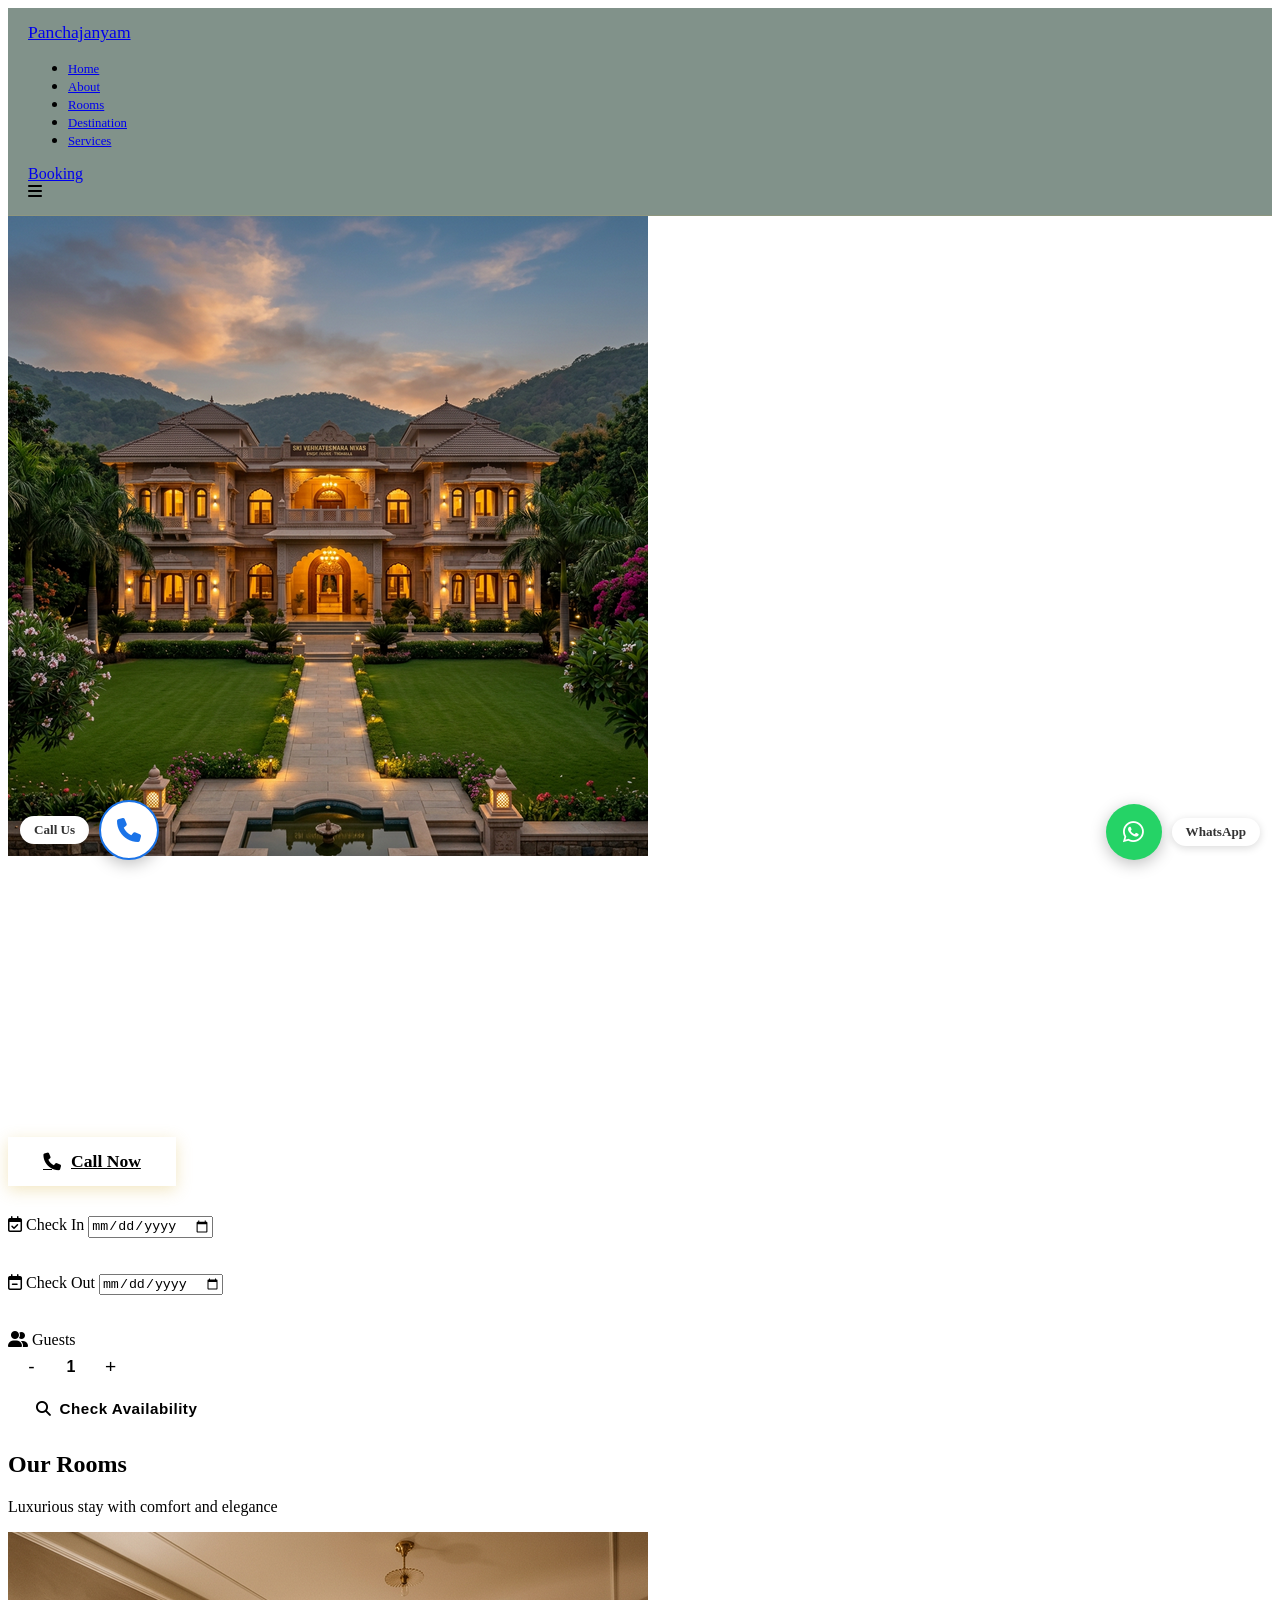
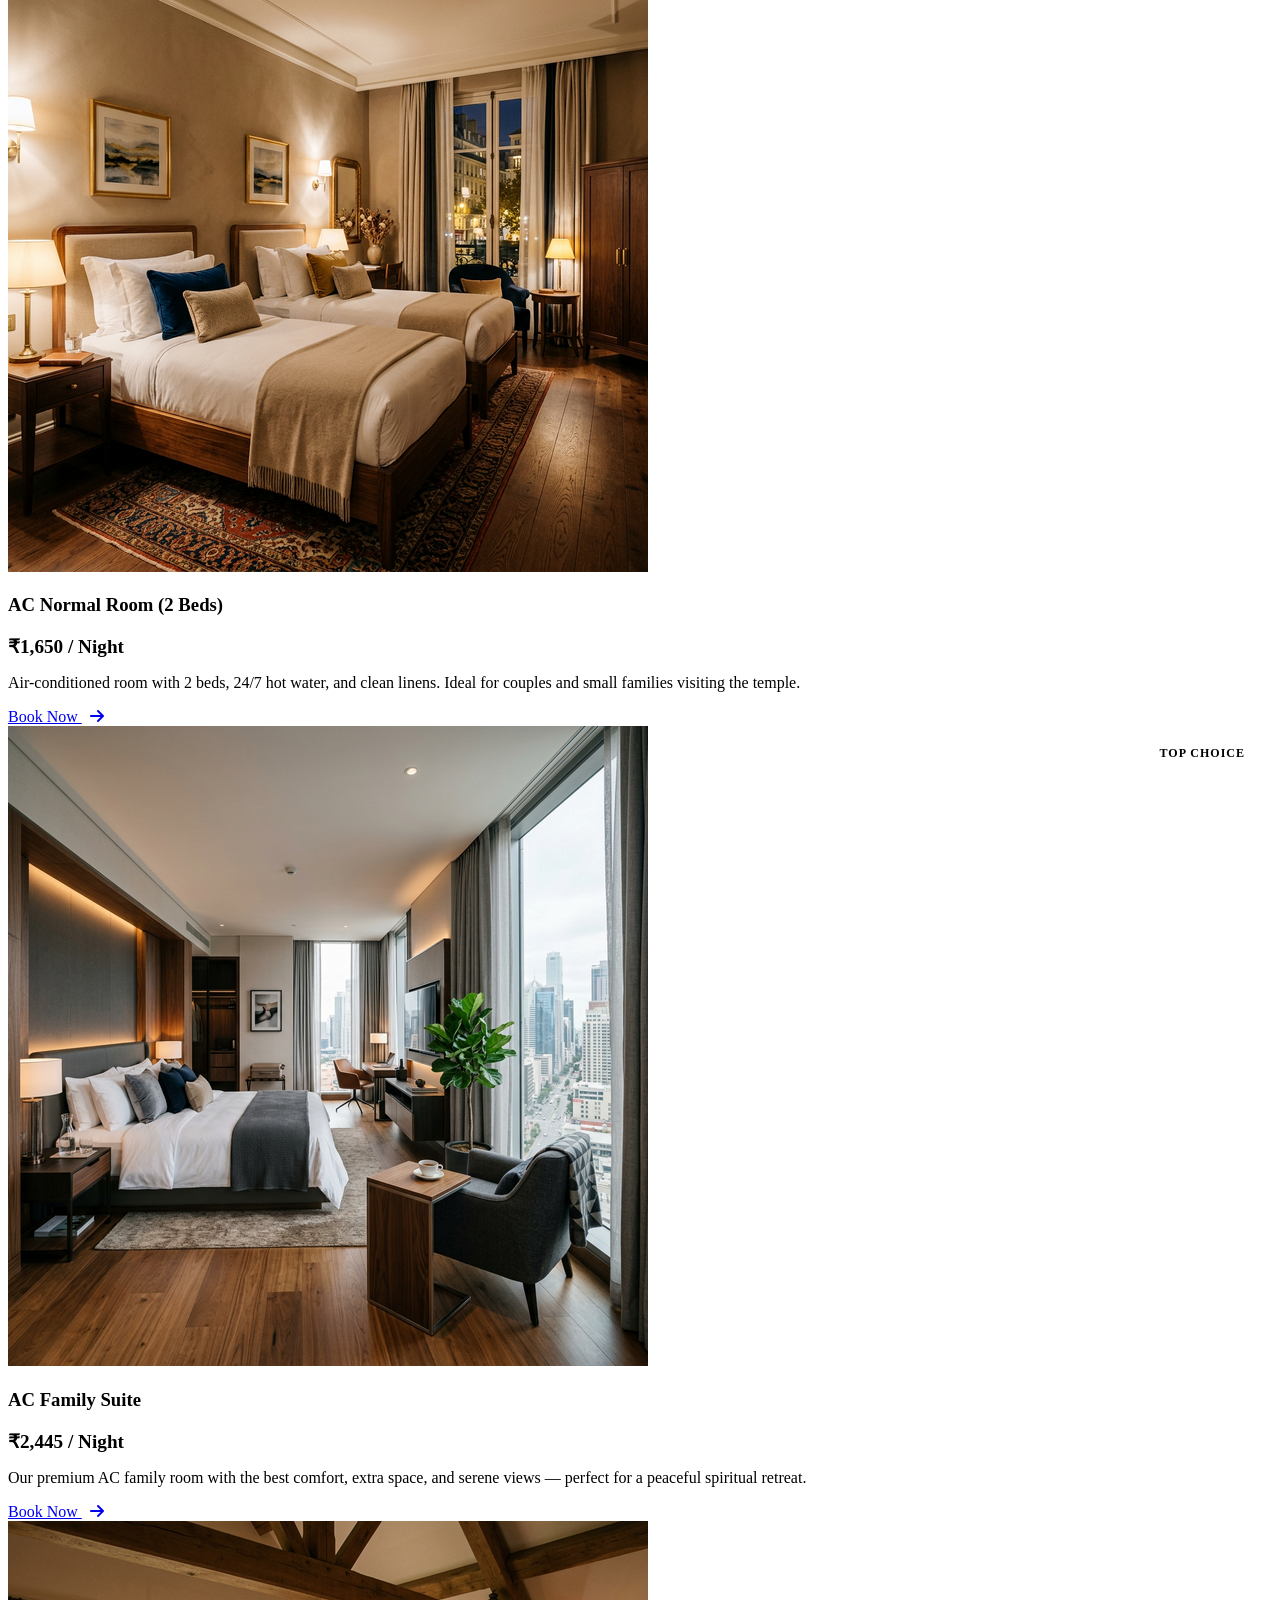
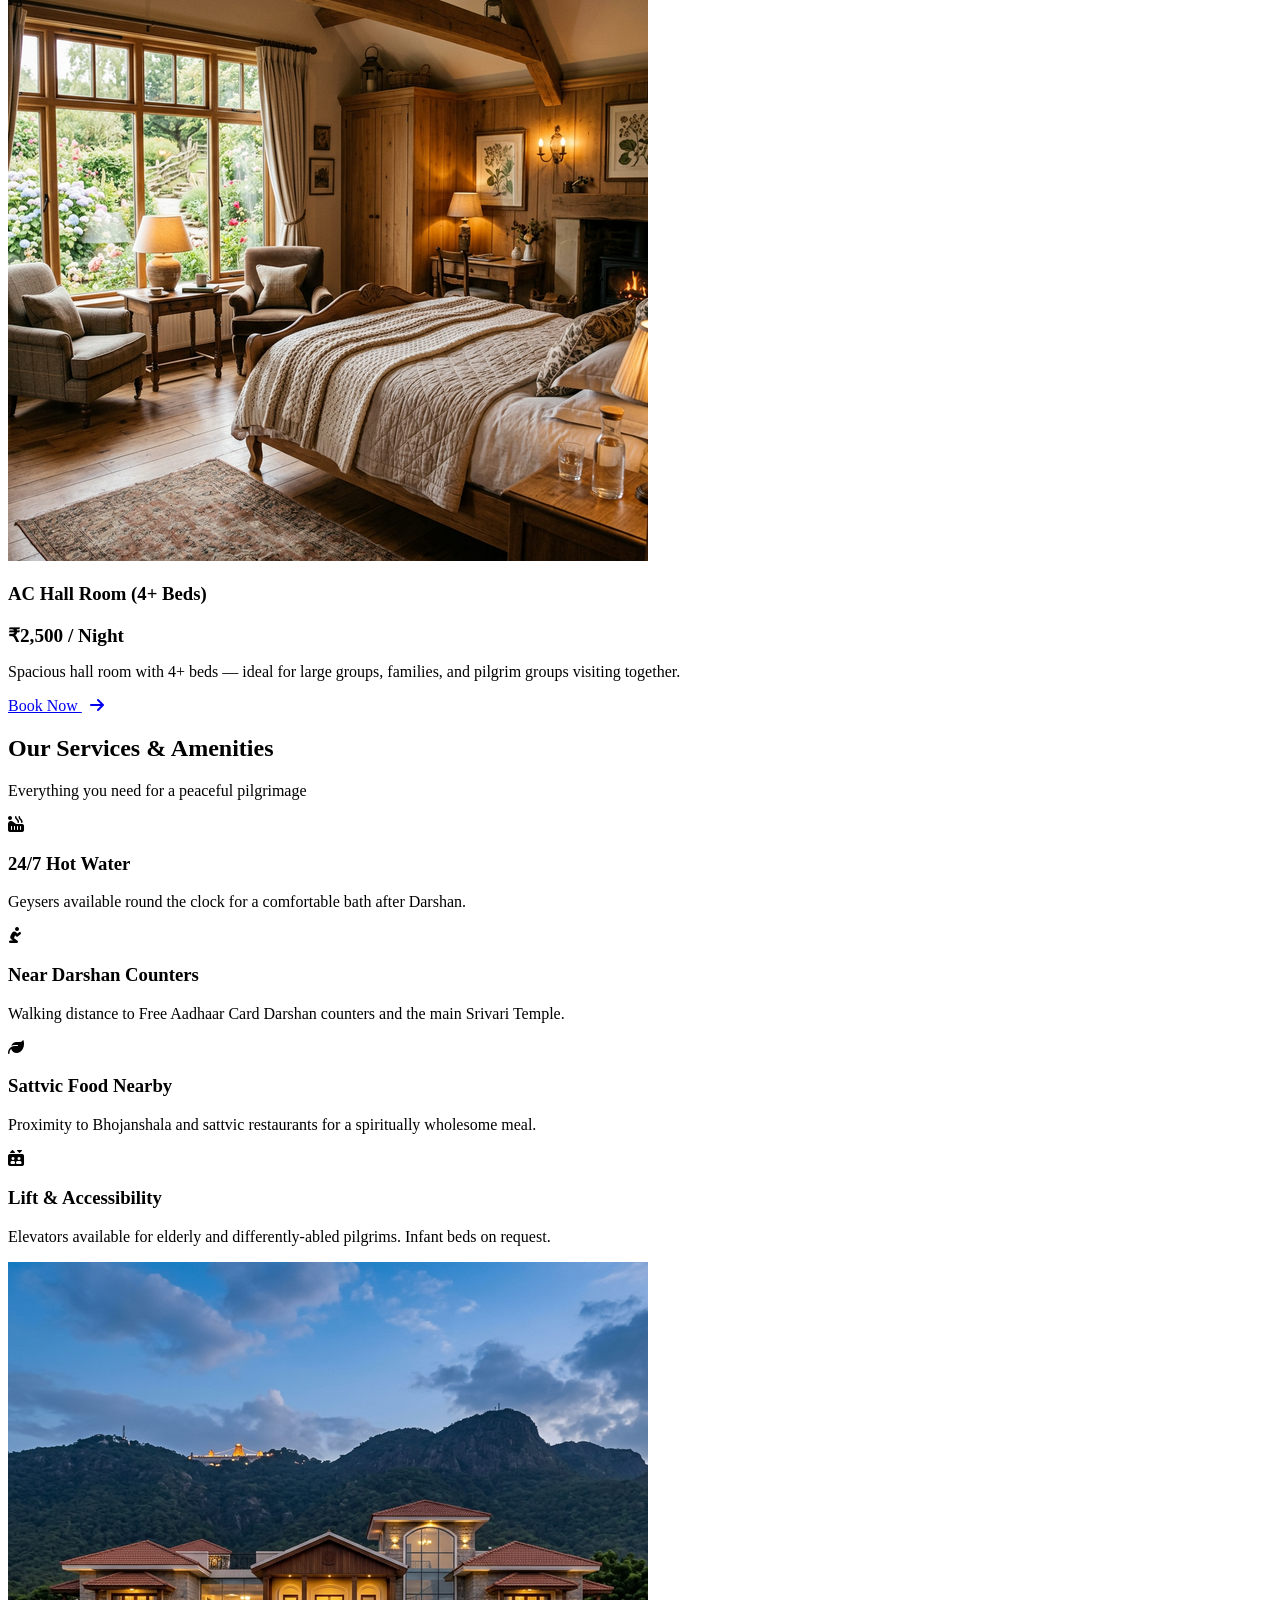
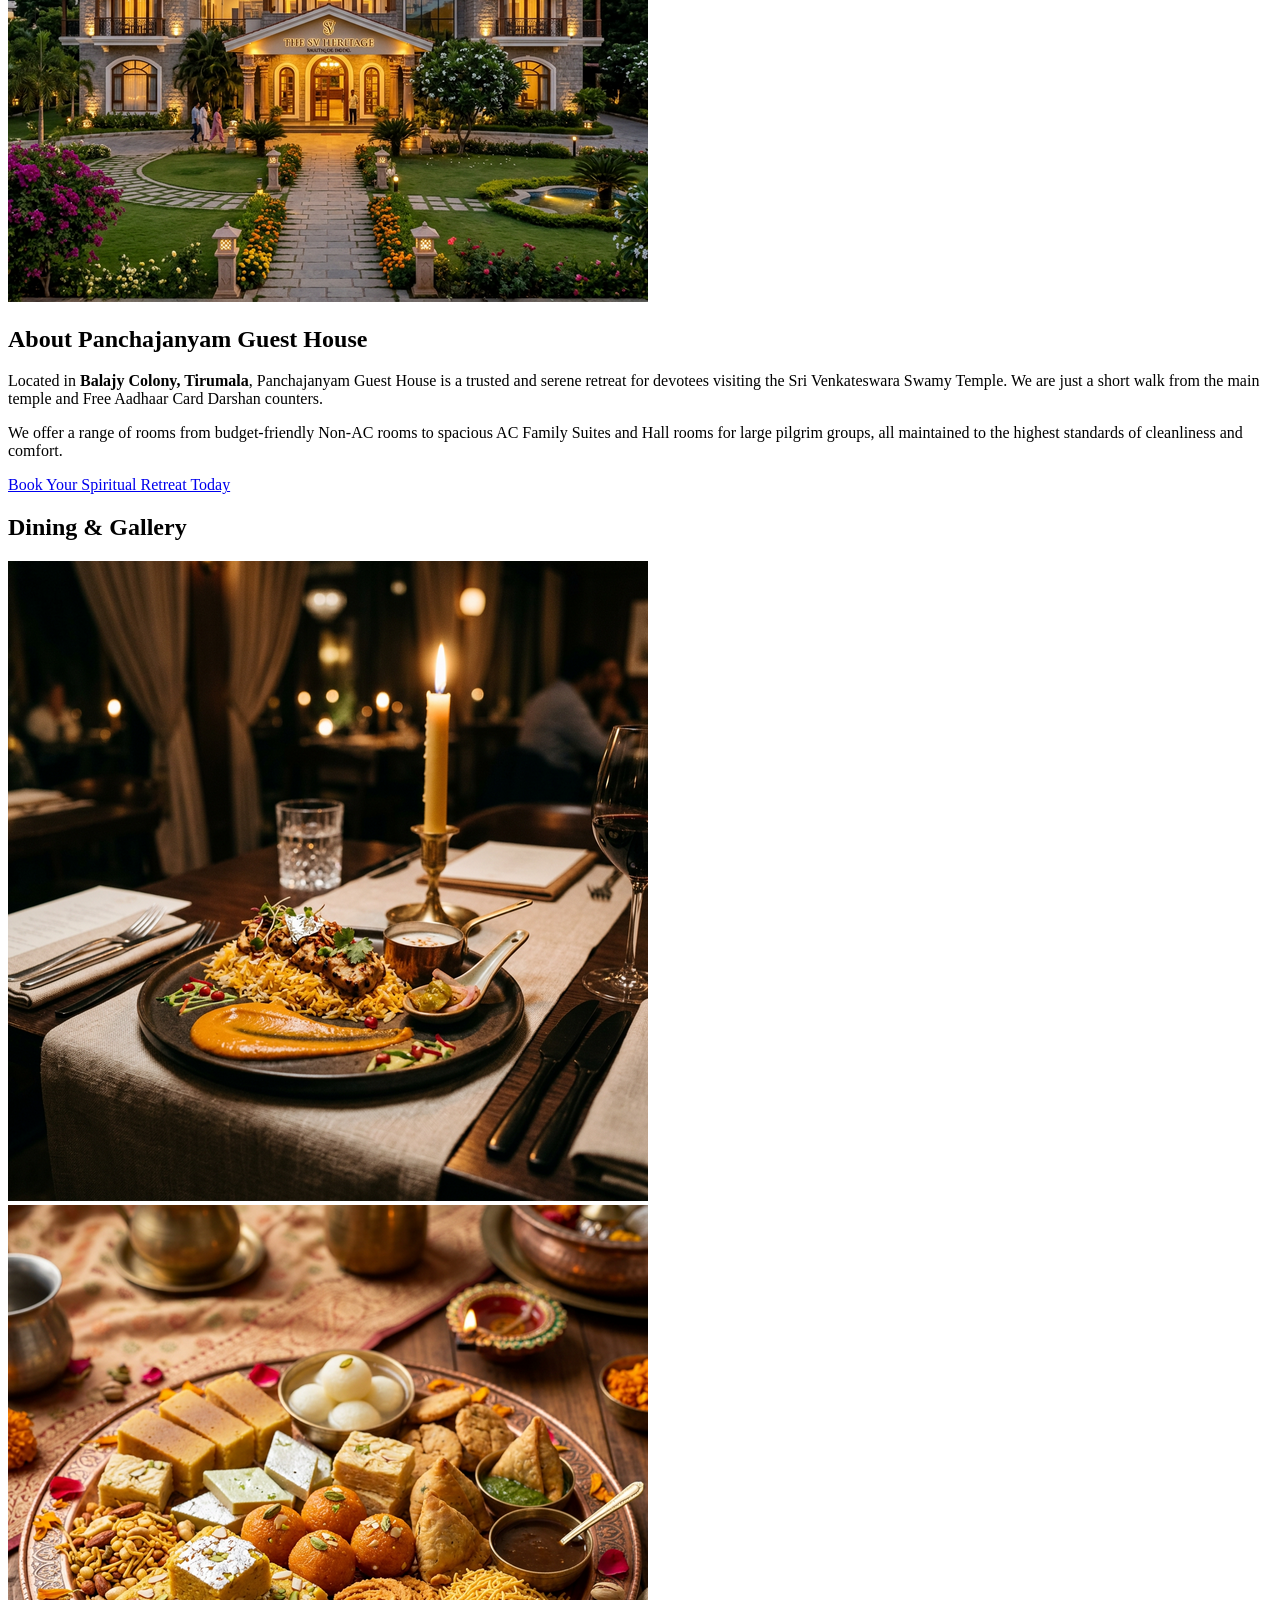
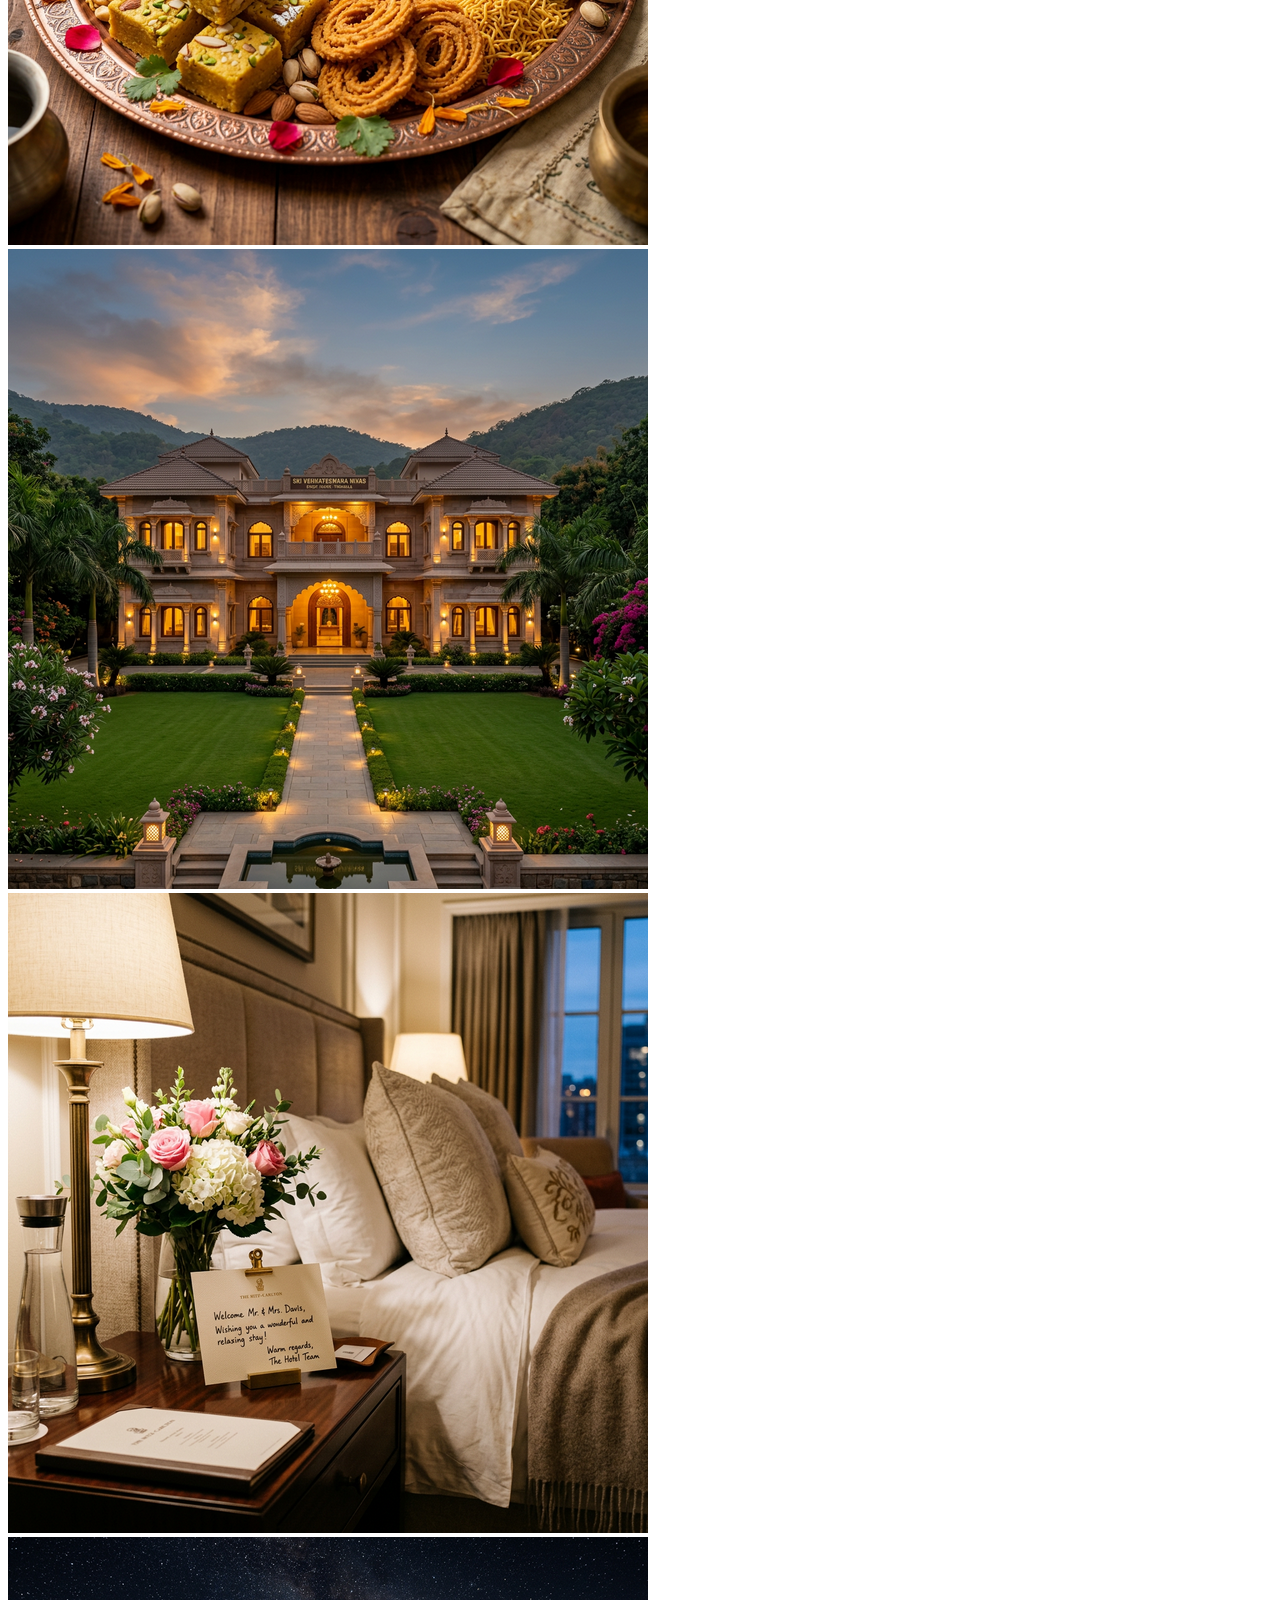
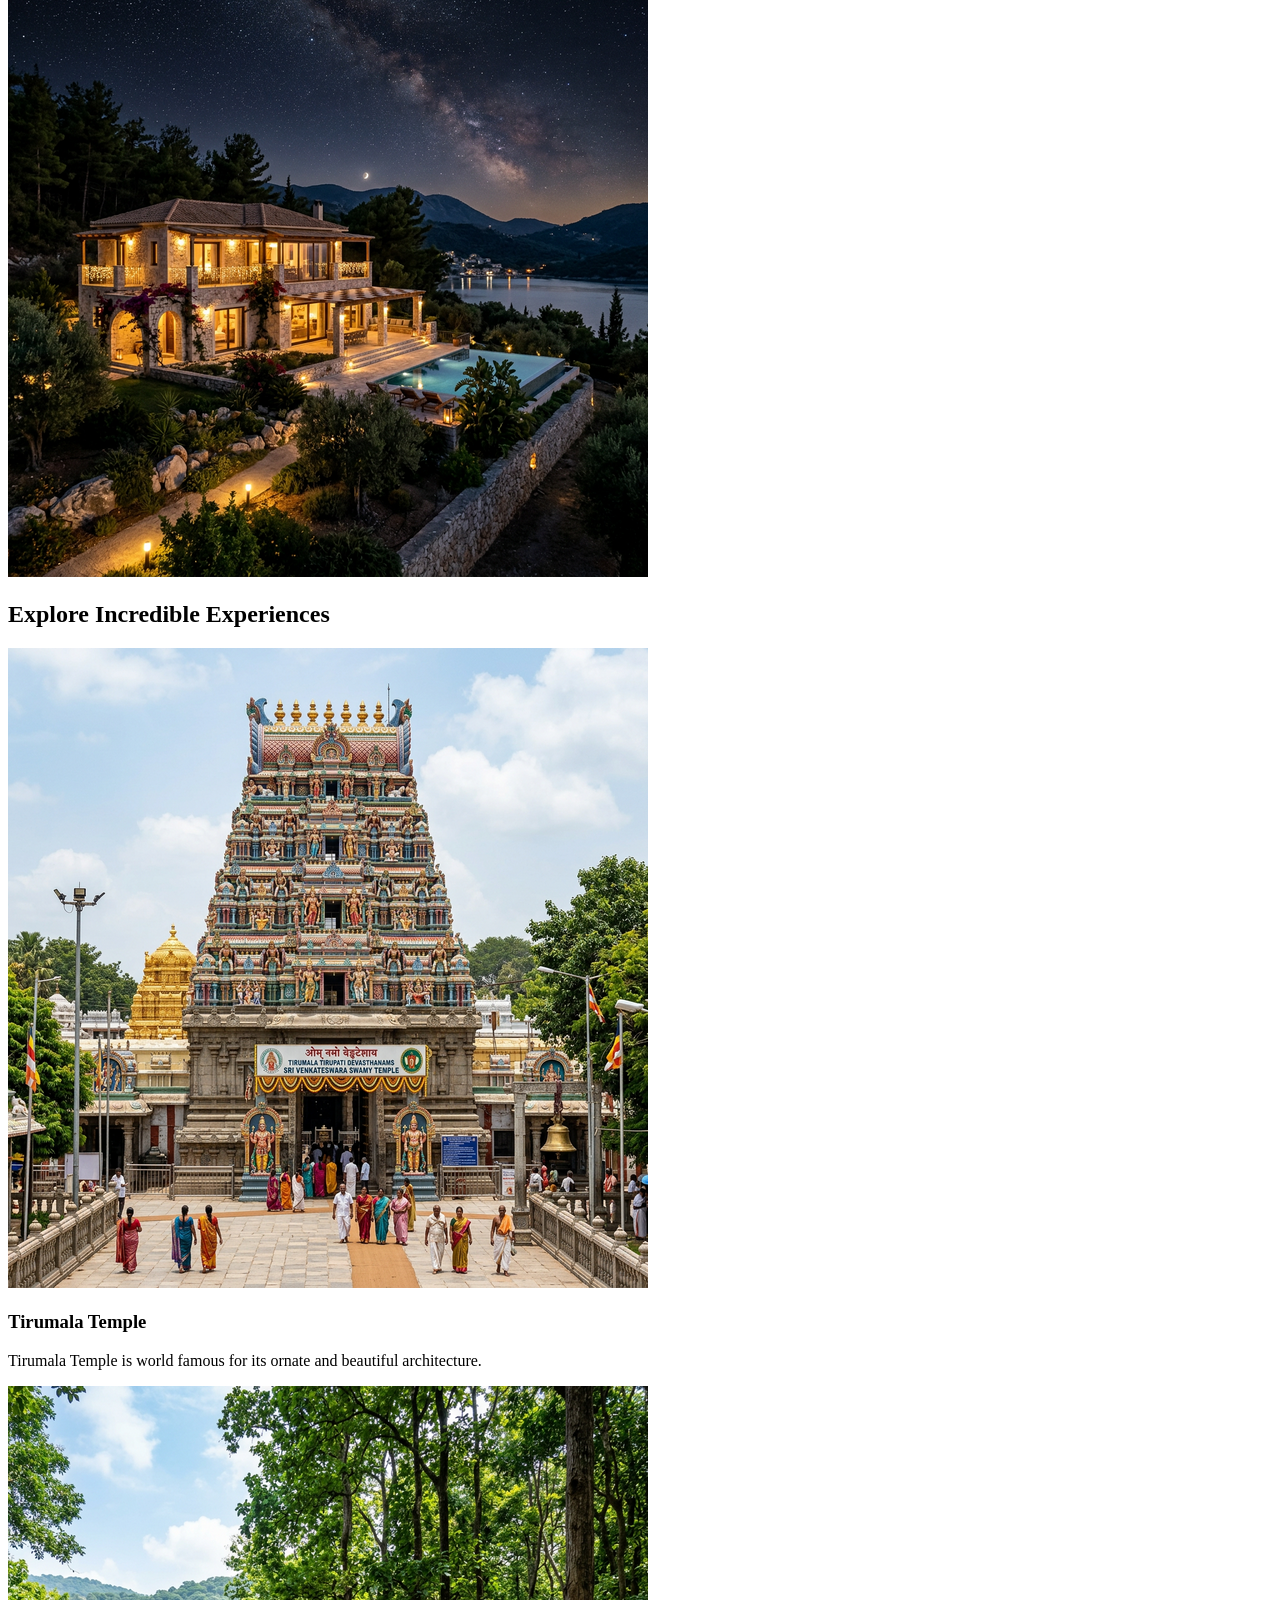
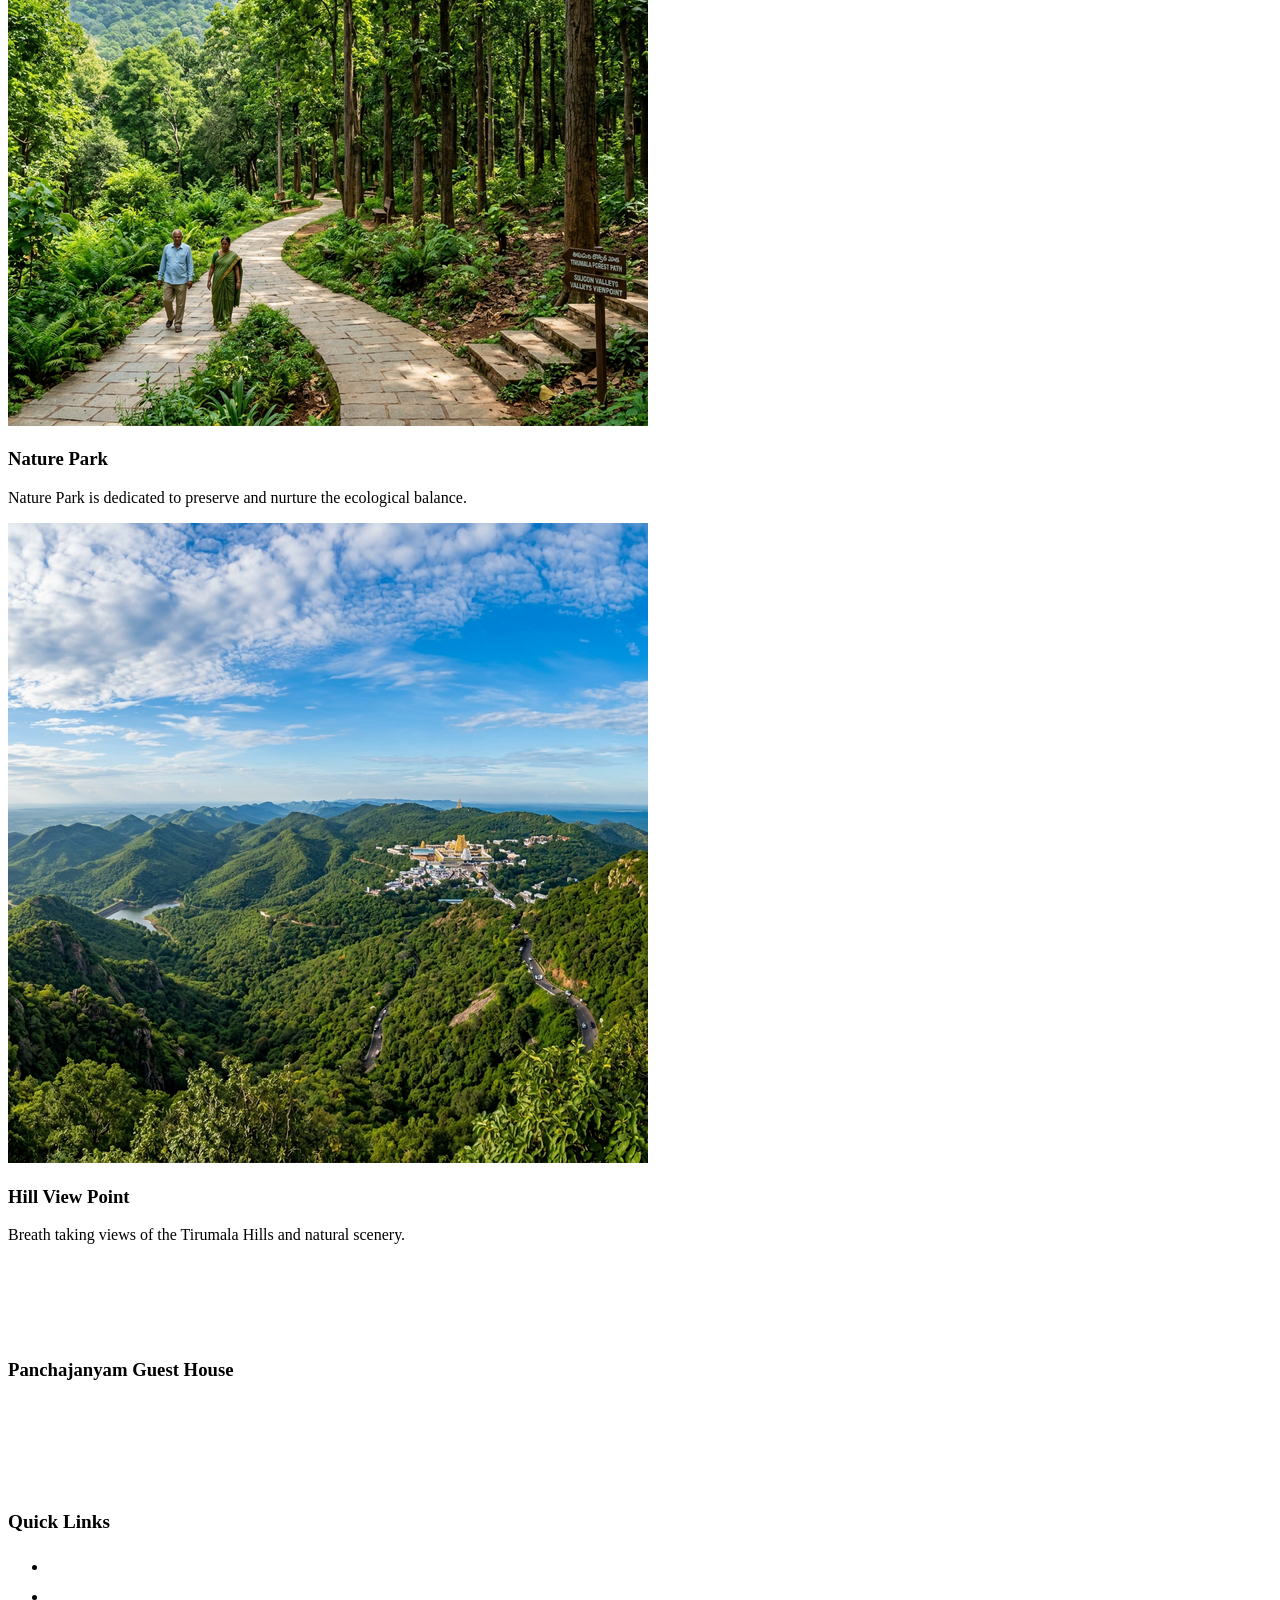
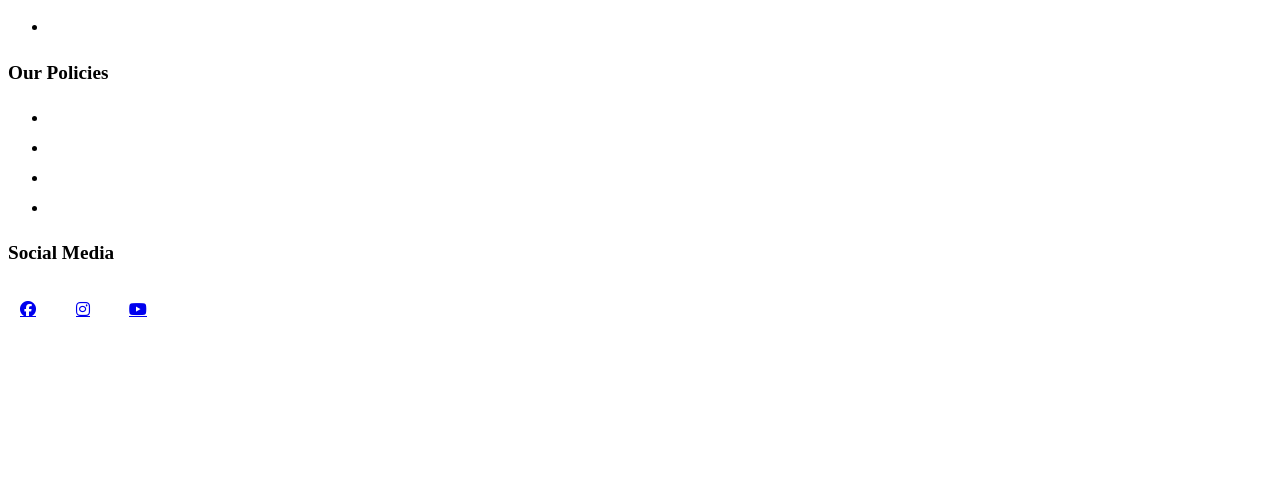
==== index.html @ 8b4500d0 "UI Cleanup: Remove newsletter from footer and CSS" ====
<!DOCTYPE html>
<html lang="en">
<head>
    <meta charset="UTF-8">
    <meta name="viewport" content="width=device-width, initial-scale=1.0">
    <title>Panchajanyam Guest House Tirumala | Accommodation near Srivari Temple</title>
    <meta name="description" content="Experience a peaceful and comfortable stay at Panchajanyam Guest House, Tirumala. Located within walking distance to the Srivari Temple, we offer affordable AC and Non-AC rooms for pilgrims. Book your stay today.">
    <meta name="keywords" content="Panchajanyam Guest House Tirumala, Tirumala Room Booking, Accommodation near Tirumala Temple, Pilgrim accommodation Tirumala, Guesthouse near Srivari Temple, Budget Stay Tirumala, Balajy Colony accommodation">
    <meta name="theme-color" content="#1b3a2a">    <link rel="preconnect" href="https://fonts.googleapis.com">
    <link rel="preconnect" href="https://fonts.gstatic.com" crossorigin>

    <link rel="stylesheet" href="style.css">
    <!-- Font Awesome for Icons -->
    <link rel="stylesheet" href="https://cdnjs.cloudflare.com/ajax/libs/font-awesome/6.5.1/css/all.min.css">
</head>
<body>

    <!-- Header / Navigation -->
    <header class="header">
        <nav class="container nav">
            <div class="logo">
                <a href="index.html">Panchajanyam</a>
            </div>
            <ul class="nav-links">
                <li><a href="#home" class="active">Home</a></li>
                <li><a href="#about">About</a></li>
                <li><a href="#rooms">Rooms</a></li>
                <li><a href="#destination">Destination</a></li>
                <li><a href="#services">Services</a></li>
            </ul>
            <a href="#booking" class="btn btn-primary booking-btn">Booking</a>
            <div class="mobile-menu-icon" id="mobile-menu-icon">
                <i class="fas fa-bars"></i>
            </div>
        </nav>
    </header>

    <!-- Hero Section -->
    <section class="hero" id="home">
        <div class="hero-bg">
            <img src="./assets/hero.png" alt="Panchajanyam Guest House Hero">
        </div>
        <div class="hero-content container">
            <h1 class="hero-title">Panchajanyam<br>Guest House</h1>
            <p class="hero-description">Peaceful pilgrim accommodation, steps away from the Srivari Temple.</p>
            <div class="hero-btns">
                <a href="tel:+919955631106" class="btn btn-primary hero-call-btn"><i class="fas fa-phone-alt"></i> Call Now</a>
            </div>

            <!-- Booking Search Bar -->
            <div class="booking-search glass">
                <div class="search-item">
                    <label><i class="far fa-calendar-check"></i> Check In</label>
                    <input type="date" id="search-checkin">
                </div>
                <div class="search-divider"></div>
                <div class="search-item">
                    <label><i class="far fa-calendar-minus"></i> Check Out</label>
                    <input type="date" id="search-checkout">
                </div>
                <div class="search-divider"></div>
                <div class="search-item">
                    <label><i class="fas fa-user-friends"></i> Guests</label>
                    <div class="guest-counter">
                        <button type="button" class="counter-btn minus">-</button>
                        <input type="number" value="1" min="1" max="10" readonly id="guest-count">
                        <button type="button" class="counter-btn plus">+</button>
                    </div>
                </div>
                <button class="btn btn-primary search-btn">
                    <i class="fas fa-search"></i> Check Availability
                </button>
            </div>
        </div>
    </section>

    <!-- Floating Call & WhatsApp Buttons -->
    <a href="tel:+919955631106" class="float-call" aria-label="Call Us">
        <span class="float-label">Call Us</span>
        <span class="float-btn float-btn-call"><i class="fas fa-phone-alt"></i></span>
    </a>
    <a href="https://wa.me/919955631106" target="_blank" class="float-whatsapp" aria-label="WhatsApp">
        <span class="float-btn float-btn-whatsapp"><i class="fab fa-whatsapp"></i></span>
        <span class="float-label">WhatsApp</span>
    </a>

    <!-- Our Rooms Section -->
    <section class="rooms" id="rooms">
        <div class="container">
            <div class="section-title">
                <h2>Our Rooms</h2>
                <p>Luxurious stay with comfort and elegance</p>
            </div>
            <div class="grid rooms-grid">
                <!-- Room 1 -->
                <div class="room-card">
                    <div class="room-img">
                        <img src="./assets/room1.png" alt="Ac Room 2 bed" loading="lazy">
                    </div>
                    <div class="room-info">
                        <h3>AC Normal Room (2 Beds)</h3>
                        <div class="room-price">₹1,650 / Night</div>
                        <p>Air-conditioned room with 2 beds, 24/7 hot water, and clean linens. Ideal for couples and small families visiting the temple.</p>
                        <a href="#booking" class="btn btn-outline">Book Now <i class="fas fa-arrow-right"></i></a>
                    </div>
                </div>
                <!-- Room 2 -->
                <div class="room-card">
                    <div class="room-badge">Top Choice</div>
                    <div class="room-img">
                        <img src="./assets/room2.png" alt="AC Family Suite" loading="lazy">
                    </div>
                    <div class="room-info">
                        <h3>AC Family Suite</h3>
                        <div class="room-price">₹2,445 / Night</div>
                        <p>Our premium AC family room with the best comfort, extra space, and serene views — perfect for a peaceful spiritual retreat.</p>
                        <a href="#booking" class="btn btn-outline">Book Now <i class="fas fa-arrow-right"></i></a>
                    </div>
                </div>
                <!-- Room 3 -->
                <div class="room-card">
                    <div class="room-img">
                        <img src="./assets/room3.png" alt="AC Hall Room for Groups" loading="lazy">
                    </div>
                    <div class="room-info">
                        <h3>AC Hall Room (4+ Beds)</h3>
                        <div class="room-price">₹2,500 / Night</div>
                        <p>Spacious hall room with 4+ beds — ideal for large groups, families, and pilgrim groups visiting together.</p>
                        <a href="#booking" class="btn btn-outline">Book Now <i class="fas fa-arrow-right"></i></a>
                    </div>
                </div>
            </div>
        </div>
    </section>

    <!-- Our Services Section -->
    <section class="services" id="services">
        <div class="container">
            <div class="section-title">
                <h2>Our Services & Amenities</h2>
                <p>Everything you need for a peaceful pilgrimage</p>
            </div>
            <div class="grid services-grid">
                <div class="service-item">
                    <div class="service-icon"><i class="fas fa-hot-tub"></i></div>
                    <h3>24/7 Hot Water</h3>
                    <p>Geysers available round the clock for a comfortable bath after Darshan.</p>
                </div>
                <div class="service-item">
                    <div class="service-icon"><i class="fas fa-pray"></i></div>
                    <h3>Near Darshan Counters</h3>
                    <p>Walking distance to Free Aadhaar Card Darshan counters and the main Srivari Temple.</p>
                </div>
                <div class="service-item">
                    <div class="service-icon"><i class="fas fa-leaf"></i></div>
                    <h3>Sattvic Food Nearby</h3>
                    <p>Proximity to Bhojanshala and sattvic restaurants for a spiritually wholesome meal.</p>
                </div>
                <div class="service-item">
                    <div class="service-icon"><i class="fas fa-elevator"></i></div>
                    <h3>Lift & Accessibility</h3>
                    <p>Elevators available for elderly and differently-abled pilgrims. Infant beds on request.</p>
                </div>
            </div>
        </div>
    </section>

    <!-- About Us Section -->
    <section class="about" id="about">
        <div class="container about-row">
            <div class="about-img">
                <img src="./assets/about.png" alt="About Panchajanyam" loading="lazy">
            </div>
            <div class="about-content">
                <h2>About Panchajanyam Guest House</h2>
                <p>Located in <strong>Balajy Colony, Tirumala</strong>, Panchajanyam Guest House is a trusted and serene retreat for devotees visiting the Sri Venkateswara Swamy Temple. We are just a short walk from the main temple and Free Aadhaar Card Darshan counters.</p>
                <p>We offer a range of rooms from budget-friendly Non-AC rooms to spacious AC Family Suites and Hall rooms for large pilgrim groups, all maintained to the highest standards of cleanliness and comfort.</p>
                <a href="contact.html" class="btn btn-primary" style="margin-top: 10px;">Book Your Spiritual Retreat Today</a>
            </div>
        </div>
    </section>

    <!-- Dining & Gallery Section -->
    <section class="gallery">
        <div class="container">
            <div class="section-title">
                <h2>Dining & Gallery</h2>
            </div>
            <div class="grid gallery-grid">
                <div class="gallery-item large">
                    <img src="./assets/dining1.png" alt="Dining" loading="lazy">
                </div>
                <div class="gallery-item">
                    <img src="./assets/dining2.png" alt="Food" loading="lazy">
                </div>
                <div class="gallery-item">
                    <img src="./assets/hero.png" alt="Hotel Exterior" loading="lazy">
                </div>
                <div class="gallery-item">
                    <img src="./assets/gallery1.png" alt="Room Detail" loading="lazy">
                </div>
                <div class="gallery-item">
                    <img src="./assets/gallery2.png" alt="Hotel Night View" loading="lazy">
                </div>
            </div>
        </div>
    </section>

    <!-- Experiences Section -->
    <section class="experiences" id="destination">
        <div class="container">
            <div class="section-title">
                <h2>Explore Incredible Experiences</h2>
            </div>
            <div class="grid experiences-grid">
                <div class="experience-card">
                    <img src="./assets/exp_temple.png" alt="Tirumala Temple" loading="lazy">
                    <h3>Tirumala Temple</h3>
                    <p>Tirumala Temple is world famous for its ornate and beautiful architecture.</p>
                </div>
                <div class="experience-card">
                    <img src="./assets/exp_park.png" alt="Nature Park" loading="lazy">
                    <h3>Nature Park</h3>
                    <p>Nature Park is dedicated to preserve and nurture the ecological balance.</p>
                </div>
                <div class="experience-card">
                    <img src="./assets/exp_hills.png" alt="Hill View Point" loading="lazy">
                    <h3>Hill View Point</h3>
                    <p>Breath taking views of the Tirumala Hills and natural scenery.</p>
                </div>
            </div>
        </div>
    </section>


    <!-- Booking Enquiry Modal -->
    <div id="booking-modal" class="modal">
        <div class="modal-content glass">
            <span class="close-modal">&times;</span>
            <h2>Booking Enquiry</h2>
            <form id="enquiry-form">
                <input type="hidden" id="modal-room-type">
                <div class="form-group">
                    <label>Full Name</label>
                    <input type="text" id="guest-name" placeholder="Enter your name" required>
                </div>
                <div class="form-row">
                    <div class="form-group">
                        <label>Check In</label>
                        <input type="date" id="modal-checkin" required>
                    </div>
                    <div class="form-group">
                        <label>Check Out</label>
                        <input type="date" id="modal-checkout" required>
                    </div>
                </div>
                <div class="form-group">
                    <label>Number of Guests</label>
                    <input type="number" id="modal-guests" min="1" max="10" value="1" required>
                </div>
                <button type="submit" class="btn btn-primary w-100">Send Enquiry on WhatsApp <i class="fab fa-whatsapp"></i></button>
            </form>
        </div>
    </div>

    <!-- Footer -->
    <footer class="footer">
        <div class="container grid footer-grid">
            <div class="footer-info">
                <h3>Panchajanyam Guest House</h3>
                <p><i class="fas fa-map-marker-alt"></i> 121 Panchajanyam Guest House, Tirumala, Tirupati</p>
                <p><i class="fas fa-phone"></i> +91 9955631106</p>
                <p><i class="fas fa-envelope"></i> help@panchajanyam.com</p>
            </div>
            <div class="footer-links">
                <h4>Quick Links</h4>
                <ul>
                    <li><a href="index.html">Home</a></li>
                    <li><a href="about.html">About</a></li>
                    <li><a href="contact.html">Contact</a></li>
                </ul>
            </div>
            <div class="footer-links">
                <h4>Our Policies</h4>
                <ul>
                    <li><a href="terms.html">Terms & Conditions</a></li>
                    <li><a href="privacy.html">Privacy Policy</a></li>
                    <li><a href="refund.html">Refund Policy</a></li>
                    <li><a href="cancellation.html">Cancellation Policy</a></li>
                </ul>
            </div>
            <div class="footer-social">
                <h4>Social Media</h4>
                <div class="social-icons">
                    <a href="#"><i class="fab fa-facebook"></i></a>
                    <a href="#"><i class="fab fa-instagram"></i></a>
                    <a href="#"><i class="fab fa-youtube"></i></a>
                </div>
            </div>
        </div>
        <div class="footer-bottom">
            <p>&copy; 2024 Panchajanyam Guest House. All Rights Reserved.</p>
            <p style="font-size: 0.8rem; margin-top: 10px; color: rgba(255,255,255,0.6);">We are a private travel consultancy. We are not the official TTD website.</p>
        </div>
    </footer>

    <script>
        // Placeholder for smooth scroll and mobile menu
        document.addEventListener('DOMContentLoaded', () => {
            const menuIcon = document.getElementById('mobile-menu-icon');
            const navLinks = document.querySelector('.nav-links');
            
            menuIcon.addEventListener('click', () => {
                navLinks.classList.toggle('active');
            });

            // Guest Counter Logic
            const minusBtn = document.querySelector('.minus');
            const plusBtn = document.querySelector('.plus');
            const guestInput = document.getElementById('guest-count');

            minusBtn.addEventListener('click', () => {
                let value = parseInt(guestInput.value);
                if (value > 1) {
                    guestInput.value = value - 1;
                }
            });

            plusBtn.addEventListener('click', () => {
                let value = parseInt(guestInput.value);
                if (value < 10) {
                    guestInput.value = value + 1;
                }
            });

            // Modal & WhatsApp Logic
            const modal = document.getElementById('booking-modal');
            const closeModal = document.querySelector('.close-modal');
            const enquiryForm = document.getElementById('enquiry-form');
            const bookButtons = document.querySelectorAll('.btn-outline, .search-btn');

            bookButtons.forEach(btn => {
                btn.addEventListener('click', (e) => {
                    e.preventDefault();
                    
                    // Pre-fill from search bar if available
                    document.getElementById('modal-checkin').value = document.getElementById('search-checkin').value;
                    document.getElementById('modal-checkout').value = document.getElementById('search-checkout').value;
                    document.getElementById('modal-guests').value = document.getElementById('guest-count').value;

                    // Get room type from card if applicable
                    const card = btn.closest('.room-card');
                    if (card) {
                        const roomName = card.querySelector('h3').innerText;
                        document.getElementById('modal-room-type').value = roomName;
                    } else {
                        document.getElementById('modal-room-type').value = "General Enquiry";
                    }

                    modal.style.display = 'block';
                });
            });

            closeModal.addEventListener('click', () => {
                modal.style.display = 'none';
            });

            window.addEventListener('click', (e) => {
                if (e.target == modal) {
                    modal.style.display = 'none';
                }
            });

            enquiryForm.addEventListener('submit', (e) => {
                e.preventDefault();
                
                const name = document.getElementById('guest-name').value;
                const room = document.getElementById('modal-room-type').value;
                const checkin = document.getElementById('modal-checkin').value;
                const checkout = document.getElementById('modal-checkout').value;
                const guests = document.getElementById('modal-guests').value;

                const message = `Hello! I would like to book a stay at Panchajanyam Guest House.\n\n` +
                                `- *Name:* ${name}\n` +
                                `- *Room:* ${room}\n` +
                                `- *Check-in:* ${checkin}\n` +
                                `- *Check-out:* ${checkout}\n` +
                                `- *Guests:* ${guests}`;

                const whatsappUrl = `https://wa.me/919955631106?text=${encodeURIComponent(message)}`;
                window.open(whatsappUrl, '_blank');
                modal.style.display = 'none';
            });
        });
    </script>

</body>
</html>
---- style.css ----
@import url('https://fonts.googleapis.com/css2?family=Playfair+Display:ital,wght@0,400..900;1,400..900&family=Inter:wght@300;400;500;600;700&display=swap');





.testimonial-card {
    background: #fdfbf7;
    padding: 30px;
    border-radius: var(--border-radius);
    border: 1px solid #eee;
}



.testimonial-header img {
    width: 60px;
    height: 60px;
    border-radius: 50%;
}

.stars {
    color: var(--secondary-color);
    font-size: 0.8rem;
}

.testimonial-card p {
    font-style: italic;
    color: var(--text-muted);
}

/* Footer Section */
.footer {
    background-color: var(--primary-color);
    color: var(--white);
    padding: 80px 0 20px;
}

.footer-grid {
    grid-template-columns: repeat(auto-fit, minmax(200px, 1fr));
    gap: 50px;
    margin-bottom: 50px;
}

.footer-info h3 {
    margin-bottom: 25px;
    color: var(--secondary-color);
}

.footer-info p {
    font-size: 0.9rem;
    margin-bottom: 12px;
    color: rgba(255,255,255,0.7);
}

.footer-info i {
    color: var(--secondary-color);
    margin-right: 10px;
}

.footer-links h4, .footer-newsletter h4, .footer-social h4 {
    margin-bottom: 25px;
    font-size: 1.2rem;
}

.footer-links ul li {
    margin-bottom: 12px;
}

.footer-links ul li a {
    color: rgba(255,255,255,0.7);
    font-size: 0.95rem;
}

.footer-links ul li a:hover {
    color: var(--secondary-color);
    padding-left: 5px;
}

.newsletter-form {
    display: flex;
    gap: 10px;
}

.newsletter-form input {
    background: rgba(255,255,255,0.1);
    border: 1px solid rgba(255,255,255,0.2);
    padding: 10px;
    color: var(--white);
    border-radius: 4px;
    flex: 1;
}

.social-icons {
    display: flex;
    gap: 15px;
}

.social-icons a {
    width: 40px;
    height: 40px;
    background: rgba(255,255,255,0.1);
    display: flex;
    align-items: center;
    justify-content: center;
    border-radius: 50%;
    transition: var(--transition);
}

.social-icons a:hover {
    background: var(--secondary-color);
    color: var(--white);
    transform: rotate(360deg);
}

.footer-bottom {
    border-top: 1px solid rgba(255,255,255,0.1);
    padding-top: 20px;
    text-align: center;
    font-size: 0.85rem;
    color: rgba(255,255,255,0.5);
}

/* ===== MEDIA QUERIES ===== */

/* Mid-size tablets */
@media (max-width: 992px) {
    .hero-title {
        font-size: 3.5rem;
    }

    /* Show hamburger, hide nav links by default */
    .nav-links {
        display: none;
        flex-direction: column;
        position: absolute;
        top: 70px;
        left: 0;
        width: 100%;
        background-color: var(--primary-color);
        padding: 20px;
        gap: 15px;
        align-items: center;
        border-top: 1px solid rgba(255,255,255,0.1);
        box-shadow: var(--shadow-md);
        z-index: 999;
    }

    .nav-links.active {
        display: flex;
    }

    .mobile-menu-icon {
        display: block;
    }

    .booking-btn {
        display: none;
    }

    .about-row {
        flex-direction: column;
    }

    .about-img {
        min-width: unset;
        width: 100%;
    }
}

/* Mobile phones */
@media (max-width: 768px) {
    :root {
        --section-padding: 50px 15px;
    }

    /* Typography */
    .section-title h2 {
        font-size: 1.8rem;
    }

    .section-title p {
        font-size: 1rem;
    }

    /* Hero */
    .hero {
        padding-top: 80px;
    }

    

    .hero-title {
        font-size: 2.2rem;
    }

    .hero-description {
        font-size: 1rem;
        margin-bottom: 30px;
    }

    /* Booking Search Bar */
    .booking-search {
        flex-direction: column;
        padding: 20px;
        gap: 15px;
        border-radius: 8px;
    }

    .search-item {
        width: 100%;
        border-bottom: 1px solid rgba(255,255,255,0.2);
        padding-bottom: 10px;
    }

    .search-btn {
        width: 100%;
        text-align: center;
        padding: 14px;
    }

    /* Rooms */
    .rooms-grid {
        grid-template-columns: 1fr;
    }

    .room-img img {
        height: 200px;
    }

    /* Gallery */
    .gallery-grid {
        grid-template-columns: 1fr 1fr;
        grid-template-rows: auto;
    }

    .gallery-item.large {
        grid-row: span 1;
    }

    /* Footer */
    .footer-grid {
        grid-template-columns: 1fr;
        gap: 30px;
    }

    .footer {
        padding: 50px 0 20px;
    }

    /* Modal */
    .modal-content {
        margin: 20% auto;
        padding: 25px 20px;
        width: 95%;
    }

    .form-row {
        flex-direction: column;
        gap: 0;
    }

    /* Marquee */
    

    /* Page Hero (sub-pages) */
    .page-hero {
        padding: 80px 20px 40px;
    }

    .page-hero h1 {
        font-size: 2rem;
    }

    /* Contact Grid */
    .contact-grid {
        grid-template-columns: 1fr;
    }

    /* Testimonial header on marquee cards */
    

    /* Service grid */
    .services-grid {
        grid-template-columns: 1fr 1fr;
    }
}

/* Very small phones */
@media (max-width: 480px) {
    .hero-title {
        font-size: 1.8rem;
    }

    

    .hero-description {
        font-size: 0.9rem;
    }

    .gallery-grid {
        grid-template-columns: 1fr;
    }

    .services-grid {
        grid-template-columns: 1fr;
    }

    .section-title h2 {
        font-size: 1.5rem;
    }

    .btn {
        padding: 10px 20px;
        font-size: 0.9rem;
    }

    .room-price {
        font-size: 1.2rem;
    }
}

/* Guest Counter Styles */
.guest-counter {
    display: flex;
    align-items: center;
    gap: 10px;
    background: rgba(255, 255, 255, 0.1);
    padding: 5px 10px;
    border-radius: 4px;
    border: 1px solid rgba(255, 255, 255, 0.2);
    width: fit-content;
}

.counter-btn {
    background: var(--secondary-color);
    color: var(--white);
    border: none;
    width: 25px;
    height: 25px;
    border-radius: 50%;
    cursor: pointer;
    display: flex;
    align-items: center;
    justify-content: center;
    font-size: 1.2rem;
    transition: var(--transition);
}

.counter-btn:hover {
    background: var(--accent-color);
    transform: scale(1.1);
}

.guest-counter input[type="number"] {
    width: 30px;
    text-align: center;
    background: transparent;
    border: none;
    color: var(--white);
    font-size: 1rem;
    font-weight: 600;
    -moz-appearance: textfield;
}

.guest-counter input::-webkit-outer-spin-button,
.guest-counter input::-webkit-inner-spin-button {
    -webkit-appearance: none;
    margin: 0;
}

/* Room Price & Badge Styles */
.room-price {
    font-size: 1.2rem;
    font-weight: 700;
    color: var(--secondary-color);
    margin-bottom: 10px;
}

.room-badge {
    position: absolute;
    top: 15px;
    right: 15px;
    background: var(--secondary-color);
    color: var(--white);
    padding: 5px 12px;
    border-radius: 20px;
    font-size: 0.75rem;
    font-weight: 700;
    text-transform: uppercase;
    letter-spacing: 1px;
    box-shadow: var(--shadow-sm);
    z-index: 10;
}

.room-card {
    position: relative; /* Ensure badge is positioned relative to card */
}

.btn-outline i {
    margin-left: 8px;
    transition: var(--transition);
}

.btn-outline:hover i {
    transform: translateX(4px);
}

/* Testimonials Slider Styles */




.testimonial-card {
    min-width: 100%;
    flex-shrink: 0;
    padding: 40px;
    background: #fdfbf7;
    border-radius: var(--border-radius);
    border: 1px solid #eee;
    box-shadow: var(--shadow-sm);
    text-align: center;
}



.testimonial-header img {
    width: 80px;
    height: 80px;
    margin-bottom: 15px;
}

.testimonial-card p {
    font-size: 1.2rem;
    line-height: 1.8;
}

.slider-dots {
    display: flex;
    justify-content: center;
    gap: 10px;
    margin-top: 30px;
}

.dot {
    width: 12px;
    height: 12px;
    background: #ddd;
    border-radius: 50%;
    cursor: pointer;
    transition: var(--transition);
}

.dot.active {
    background: var(--secondary-color);
}

/* Modal Styles */
.modal {
    display: none;
    position: fixed;
    z-index: 2000;
    left: 0;
    top: 0;
    width: 100%;
    height: 100%;
    background-color: rgba(0,0,0,0.7);
    backdrop-filter: blur(5px);
}

.modal-content {
    background: var(--primary-color);
    margin: 10% auto;
    padding: 40px;
    border: 1px solid var(--secondary-color);
    width: 90%;
    max-width: 500px;
    border-radius: var(--border-radius);
    position: relative;
    color: var(--white);
}

.close-modal {
    position: absolute;
    top: 15px;
    right: 20px;
    color: var(--white);
    font-size: 28px;
    font-weight: bold;
    cursor: pointer;
}

.close-modal:hover {
    color: var(--secondary-color);
}

.form-group {
    margin-bottom: 20px;
}

.form-group label {
    display: block;
    margin-bottom: 8px;
    font-size: 0.9rem;
    color: var(--secondary-color);
}

.form-group input {
    width: 100%;
    padding: 12px;
    background: rgba(255,255,255,0.05);
    border: 1px solid rgba(255,255,255,0.2);
    border-radius: 4px;
    color: var(--white);
    outline: none;
}

.form-group input:focus {
    border-color: var(--secondary-color);
}

.form-row {
    display: flex;
    gap: 15px;
}

.form-row .form-group {
    flex: 1;
}

.w-100 {
    width: 100%;
}

/* Testimonials Marquee Styles */




.marquee-content:hover {
    animation-play-state: paused;
}



@keyframes marquee {
    0% { transform: translateX(0); }
    100% { transform: translateX(-50%); }
}

@media (max-width: 768px) {
    
}

/* Page Header/Hero for Institutional Pages */
.page-hero {
    background: linear-gradient(rgba(10, 20, 30, 0.8), rgba(10, 20, 30, 0.8)), url('https://images.unsplash.com/photo-1542314831-068cd1dbfeeb?ixlib=rb-1.2.1&auto=format&fit=crop&w=1350&q=80');
    background-size: cover;
    background-position: center;
    padding: 100px 0 60px;
    text-align: center;
    color: var(--white);
}

.page-hero h1 {
    font-size: 3rem;
    margin-bottom: 10px;
}

.page-content {
    padding: 80px 0;
    line-height: 1.8;
}

.page-content h2 {
    margin: 30px 0 15px;
    color: var(--primary-color);
}

.page-content p {
    margin-bottom: 20px;
    color: #555;
}

.contact-grid {
    display: grid;
    grid-template-columns: 1fr 1fr;
    gap: 50px;
}

.floating-contact-btn {
    position: fixed;
    bottom: 30px;
    z-index: 1500;
    display: inline-flex;
    align-items: center;
    gap: 10px;
    padding: 14px 20px;
    border-radius: 999px;
    color: var(--white);
    font-weight: 600;
    box-shadow: var(--shadow-lg);
    transition: var(--transition);
}

.floating-contact-btn i {
    font-size: 1.1rem;
}

.floating-contact-btn:hover {
    transform: translateY(-4px) scale(1.02);
}

.floating-call-btn {
    left: 20px;
    background: #1f6b4f;
}

.floating-whatsapp-btn {
    right: 20px;
    background: #25d366;
}

@media (max-width: 768px) {
    .contact-grid {
        grid-template-columns: 1fr;
    }

    .floating-contact-btn {
        bottom: 20px;
        padding: 12px 16px;
        font-size: 0.95rem;
    }

    .floating-call-btn {
        left: 12px;
    }

    .floating-whatsapp-btn {
        right: 12px;
    }
}

/* ===== FLOATING CALL & WHATSAPP BUTTONS ===== */
.float-call {
    position: fixed;
    left: 20px;
    bottom: 40px;
    z-index: 1500;
    display: flex;
    align-items: center;
    gap: 10px;
    text-decoration: none;
}

.float-whatsapp {
    position: fixed;
    right: 20px;
    bottom: 40px;
    z-index: 1500;
    display: flex;
    align-items: center;
    gap: 10px;
    text-decoration: none;
}

.float-btn {
    width: 56px;
    height: 56px;
    border-radius: 50%;
    display: flex;
    align-items: center;
    justify-content: center;
    font-size: 1.5rem;
    color: white;
    box-shadow: 0 4px 16px rgba(0,0,0,0.25);
    transition: transform 0.3s ease, box-shadow 0.3s ease;
    animation: pulse-float 2s infinite;
}

.float-btn-call {
    background: #1a73e8;
}

.float-btn-whatsapp {
    background: #25d366;
}

.float-btn:hover {
    transform: scale(1.12) translateY(-4px);
    box-shadow: 0 8px 24px rgba(0,0,0,0.3);
    animation: none;
}

.float-label {
    background: white;
    color: #333;
    padding: 6px 14px;
    border-radius: 20px;
    font-size: 0.82rem;
    font-weight: 600;
    box-shadow: 0 2px 8px rgba(0,0,0,0.15);
    white-space: nowrap;
}

@keyframes pulse-float {
    0%, 100% { box-shadow: 0 4px 16px rgba(0,0,0,0.25); }
    50% { box-shadow: 0 4px 24px rgba(0,0,0,0.4); transform: scale(1.05); }
}

@media (max-width: 480px) {
    .float-label { display: none; }
    .float-call { left: 15px; bottom: 25px; }
    .float-whatsapp { right: 15px; bottom: 25px; }
    .float-btn { width: 50px; height: 50px; font-size: 1.3rem; }
}

/* ===== ENHANCED HERO STYLES ===== */
.hero-badge {
    display: inline-flex;
    align-items: center;
    gap: 8px;
    background: rgba(212, 175, 55, 0.15);
    border: 1px solid var(--secondary-color);
    color: var(--secondary-color);
    padding: 8px 20px;
    border-radius: 50px;
    font-size: 0.85rem;
    font-weight: 600;
    letter-spacing: 0.5px;
    margin-bottom: 20px;
    animation: fadeInDown 0.8s ease both;
}

.hero-content {
    animation: fadeInUp 1s ease both;
}

.hero-title {
    font-size: 4.5rem;
    margin-bottom: 15px;
    color: var(--secondary-color);
    text-shadow: 2px 2px 4px rgba(0,0,0,0.3);
    line-height: 1.15;
}

/* Hero Stats Row */
.hero-stats {
    display: flex;
    align-items: center;
    justify-content: center;
    gap: 20px;
    margin: 25px 0 35px;
    flex-wrap: wrap;
}

.hero-stat {
    display: flex;
    flex-direction: column;
    align-items: center;
    gap: 4px;
}

.stat-number {
    font-size: 2rem;
    font-weight: 700;
    color: var(--secondary-color);
    font-family: var(--font-heading);
}

.stat-label {
    font-size: 0.78rem;
    color: rgba(255,255,255,0.75);
    text-transform: uppercase;
    letter-spacing: 1px;
}

.hero-stat-divider {
    width: 1px;
    height: 40px;
    background: rgba(255,255,255,0.2);
}

/* Enhanced Search Btn */
.search-btn {
    display: flex;
    align-items: center;
    gap: 8px;
    background: linear-gradient(135deg, var(--secondary-color), var(--accent-color));
    border: none;
    padding: 14px 28px;
    font-size: 0.95rem;
    font-weight: 600;
    letter-spacing: 0.5px;
    white-space: nowrap;
    border-radius: 8px;
}

.search-btn:hover {
    background: linear-gradient(135deg, var(--accent-color), var(--secondary-color));
    transform: translateY(-2px);
    box-shadow: 0 6px 20px rgba(212,175,55,0.4);
}

/* Divider between search fields */
.search-divider {
    width: 1px;
    height: 36px;
    background: rgba(255,255,255,0.2);
    flex-shrink: 0;
}

@keyframes fadeInDown {
    from { opacity: 0; transform: translateY(-20px); }
    to   { opacity: 1; transform: translateY(0); }
}

@keyframes fadeInUp {
    from { opacity: 0; transform: translateY(30px); }
    to   { opacity: 1; transform: translateY(0); }
}

@media (max-width: 768px) {
    .hero-badge { font-size: 0.75rem; padding: 6px 14px; }
    .stat-number { font-size: 1.5rem; }
    .hero-stat-divider { height: 30px; }
    .search-divider { display: none; }
    .search-btn { justify-content: center; }
}

/* ===== MOBILE ENHANCEMENT PASS 2 ===== */

/* Sticky navbar on mobile */
@media (max-width: 992px) {
    .header, .navbar {
        position: fixed;
        top: 0;
        left: 0;
        width: 100%;
        z-index: 1000;
        background: var(--primary-color) !important;
        backdrop-filter: none;
    }

    body {
        padding-top: 0;
    }

    .hero {
        padding-top: 70px;
    }

    /* Nav container for mobile */
    .nav, .nav-container {
        display: flex;
        justify-content: space-between;
        align-items: center;
        padding: 14px 20px;
    }

    .logo a, .logo {
        font-size: 1.2rem !important;
        color: var(--secondary-color) !important;
    }
}

/* Mobile hero full bleed fix */
@media (max-width: 768px) {
    .hero {
        min-height: 100svh;
        justify-content: flex-end;
        padding-bottom: 40px;
    }

    .hero-content {
        text-align: center;
        width: 100%;
        padding: 0 16px;
    }

    .hero-badge {
        font-size: 0.72rem;
        padding: 5px 12px;
        margin-bottom: 12px;
    }

    .hero-title {
        font-size: 2rem !important;
        line-height: 1.2;
        margin-bottom: 12px;
    }

    .hero-description {
        font-size: 0.9rem !important;
        margin-bottom: 20px;
        padding: 0 4px;
    }

    /* Stats compact on mobile */
    .hero-stats {
        gap: 12px;
        margin: 16px 0 24px;
    }

    .stat-number { font-size: 1.4rem; }
    .stat-label { font-size: 0.7rem; }

    /* Search bar mobile */
    .booking-search {
        margin: 0 8px;
        padding: 16px;
        border-radius: 12px;
    }

    .search-item label {
        font-size: 0.7rem;
        margin-bottom: 4px;
    }

    /* Fix date input color on mobile */
    .search-item input[type="date"] {
        color: #fff;
        font-size: 0.85rem;
    }

    /* Room cards mobile */
    .room-info h3 { font-size: 1.2rem; }
    .room-info p { font-size: 0.88rem; }

    /* Section headings */
    h2 { font-size: 1.7rem; }

    /* About section stack nicely */
    .about {
        padding: 50px 0;
    }

    .about-row {
        gap: 30px;
        padding: 0 16px;
    }

    .about-content h2 {
        font-size: 1.8rem;
    }

    .about-content p {
        font-size: 0.95rem;
    }

    /* Marquee mobile speed */
    

    /* Footer mobile */
    .footer-info h3 { font-size: 1.1rem; }
    .footer-links h4 { margin-bottom: 12px; }
    .footer-links ul li { margin-bottom: 8px; }

    /* Modal mobile */
    .modal-content h2 { font-size: 1.4rem; }
    .modal-content { margin: 10% auto; }
}

/* Extra small phones */
@media (max-width: 380px) {
    .hero-title { font-size: 1.6rem !important; }
    .hero-stats { gap: 8px; }
    .stat-number { font-size: 1.2rem; }
    .booking-search { padding: 12px; }
    .hero-badge { display: none; }
}

/* ===== CLEAN HERO OVERRIDES ===== */


.hero-title {
    font-size: 4rem;
    line-height: 1.15;
    margin-bottom: 16px;
    color: #fff;
    text-shadow: none;
}

.hero-description {
    font-size: 1.1rem;
    color: rgba(255,255,255,0.75);
    max-width: 500px;
    margin: 0 auto 40px;
    font-weight: 300;
}

@media (max-width: 768px) {
    .hero-title { font-size: 2.2rem !important; }
    .hero-description { font-size: 0.9rem !important; margin-bottom: 24px; }
}

/* Guest counter centered on mobile */
@media (max-width: 768px) {
    .search-item:has(.guest-counter) {
        align-items: center;
        text-align: center;
    }

    .guest-counter {
        margin: 0 auto;
    }
}

/* ===== SLIM TRANSLUCENT NAVBAR ===== */
.header, .navbar {
    padding: 6px 0 !important;
    background: rgba(27, 58, 42, 0.55) !important;
    backdrop-filter: blur(14px) !important;
    -webkit-backdrop-filter: blur(14px) !important;
    border-bottom: 1px solid rgba(212, 175, 55, 0.15);
}

.nav, .nav-container {
    padding: 8px 20px !important;
}

.logo a {
    font-size: 1.1rem !important;
}

.nav-links a {
    font-size: 0.8rem !important;
}

/* Keep solid on mobile scroll */
@media (max-width: 992px) {
    .header, .navbar {
        background: rgba(27, 58, 42, 0.9) !important;
        backdrop-filter: blur(14px) !important;
    }
}

/* Call button inverted (white bg, blue icon) */
.float-btn-call {
    background: #fff !important;
    color: #1a73e8 !important;
    border: 2px solid #1a73e8;
}

.float-btn-call i {
    color: #1a73e8;
}

/* Hero Call Button */
.hero-btns {
    margin-bottom: 30px;
}

.hero-call-btn {
    background: var(--secondary-color);
    color: var(--white);
    padding: 14px 35px;
    font-size: 1.1rem;
    font-weight: 600;
    box-shadow: 0 4px 15px rgba(212, 175, 55, 0.3);
    display: inline-flex;
    align-items: center;
    gap: 10px;
}

.hero-call-btn:hover {
    background: var(--accent-color);
    box-shadow: 0 6px 20px rgba(212, 175, 55, 0.5);
}

@media (max-width: 768px) {
    .hero-call-btn {
        width: 100%;
        justify-content: center;
        padding: 12px;
        font-size: 1rem;
    }
}

/* Invert all phone icons horizontally */
.fa-phone, .fa-phone-alt, .fa-phone-flip {
    display: inline-block;
    transform: scaleX(-1);
}
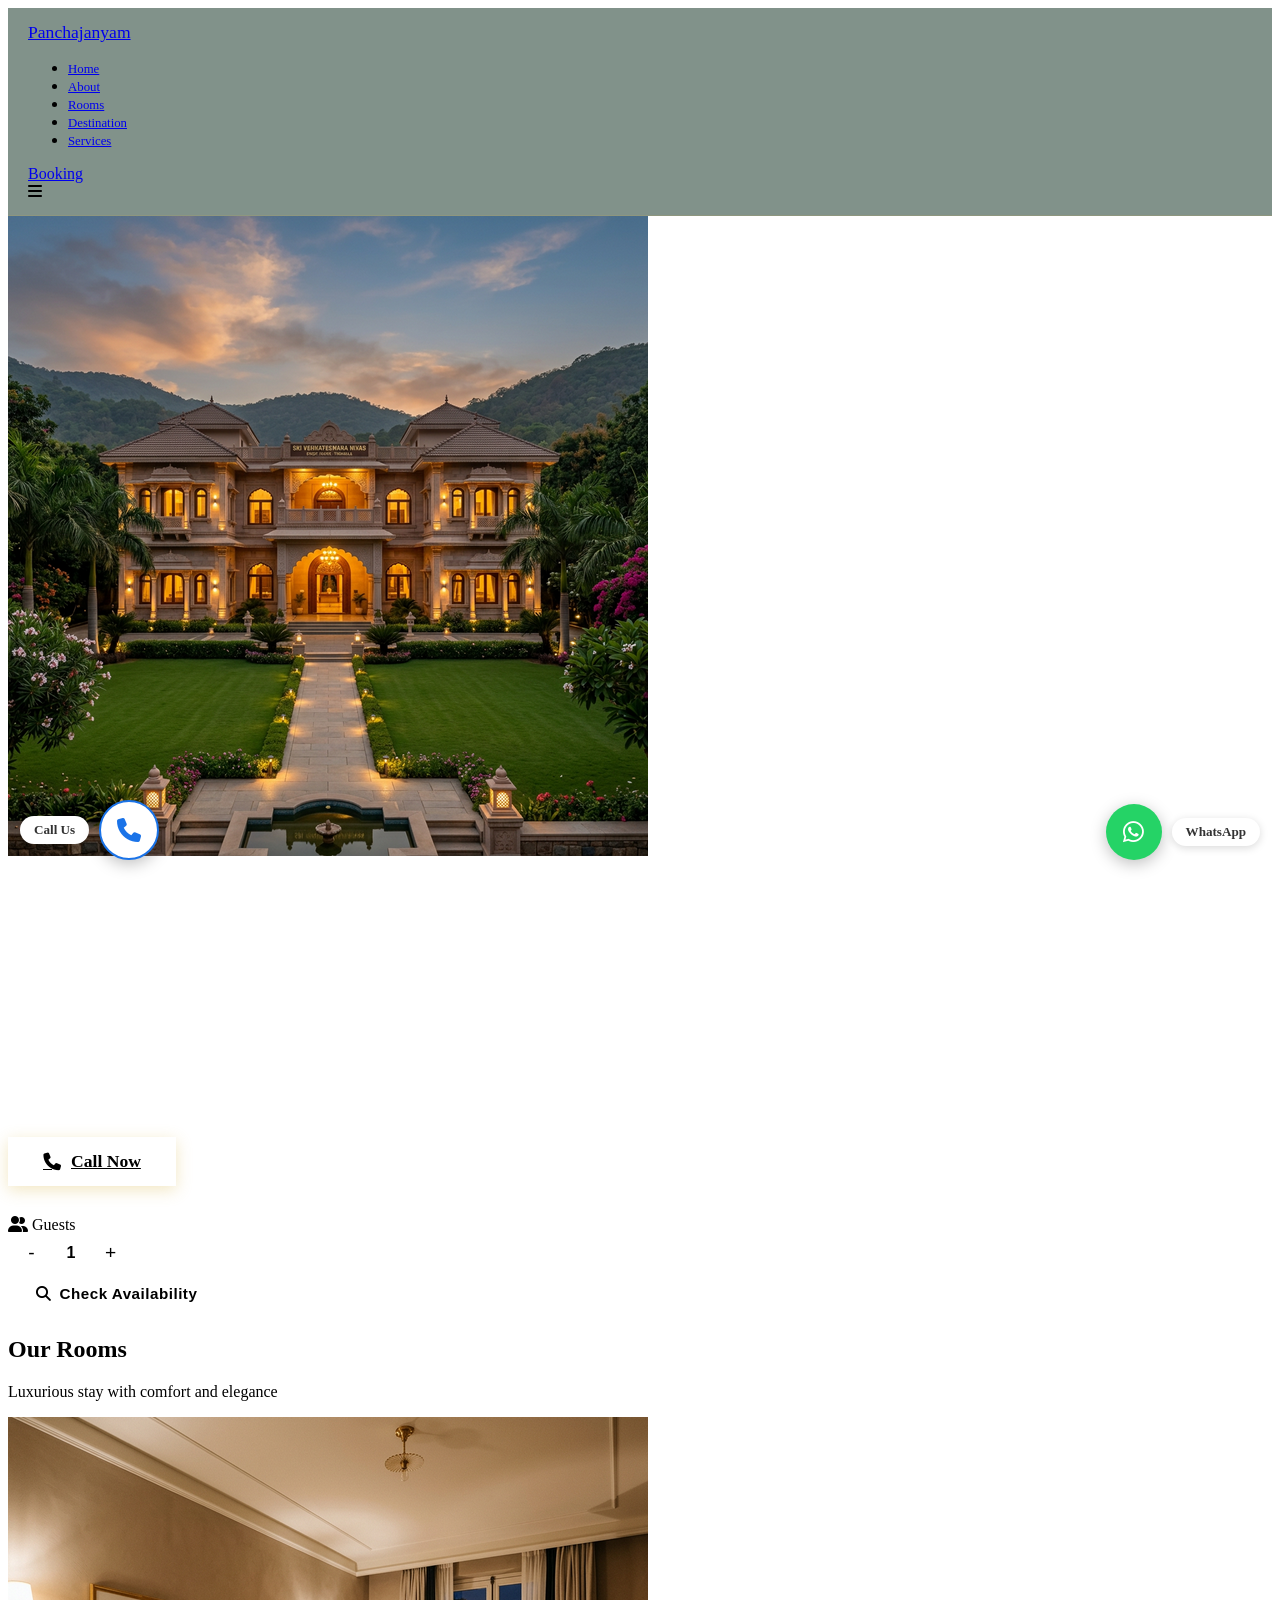
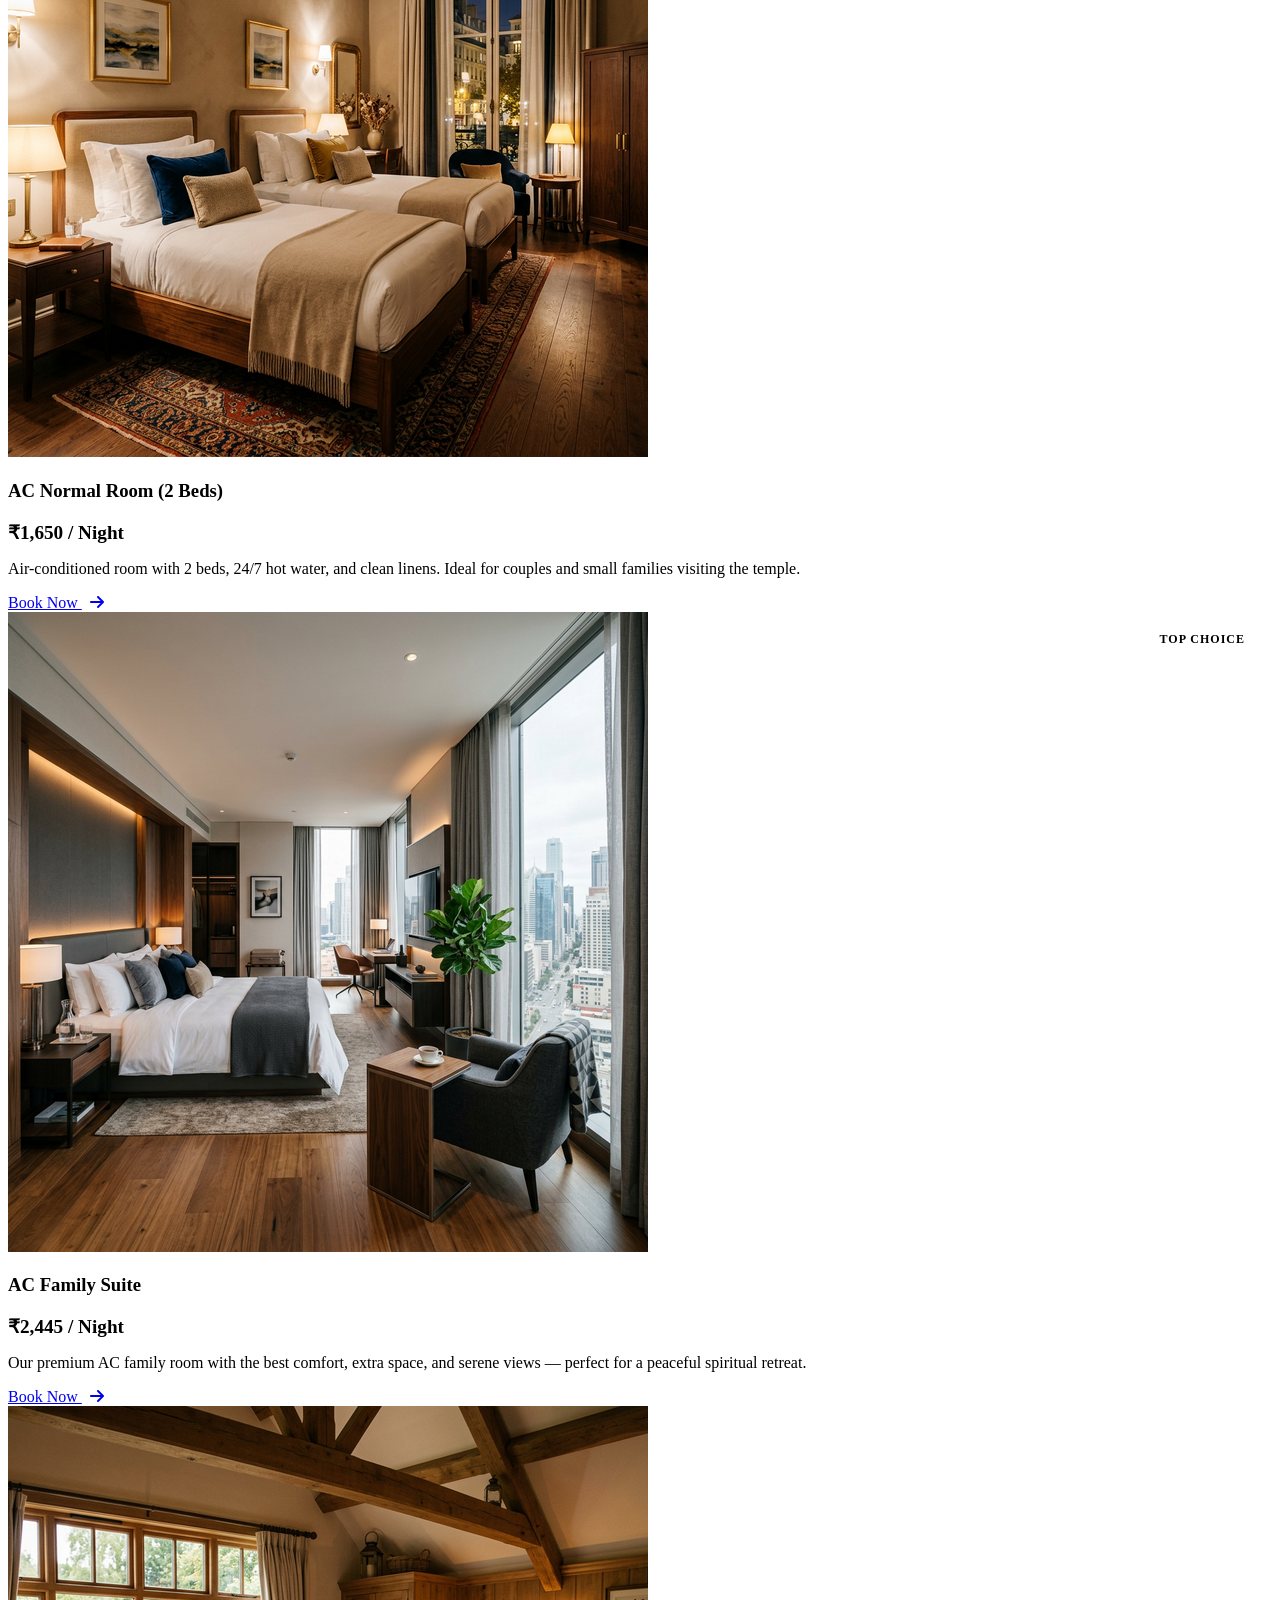
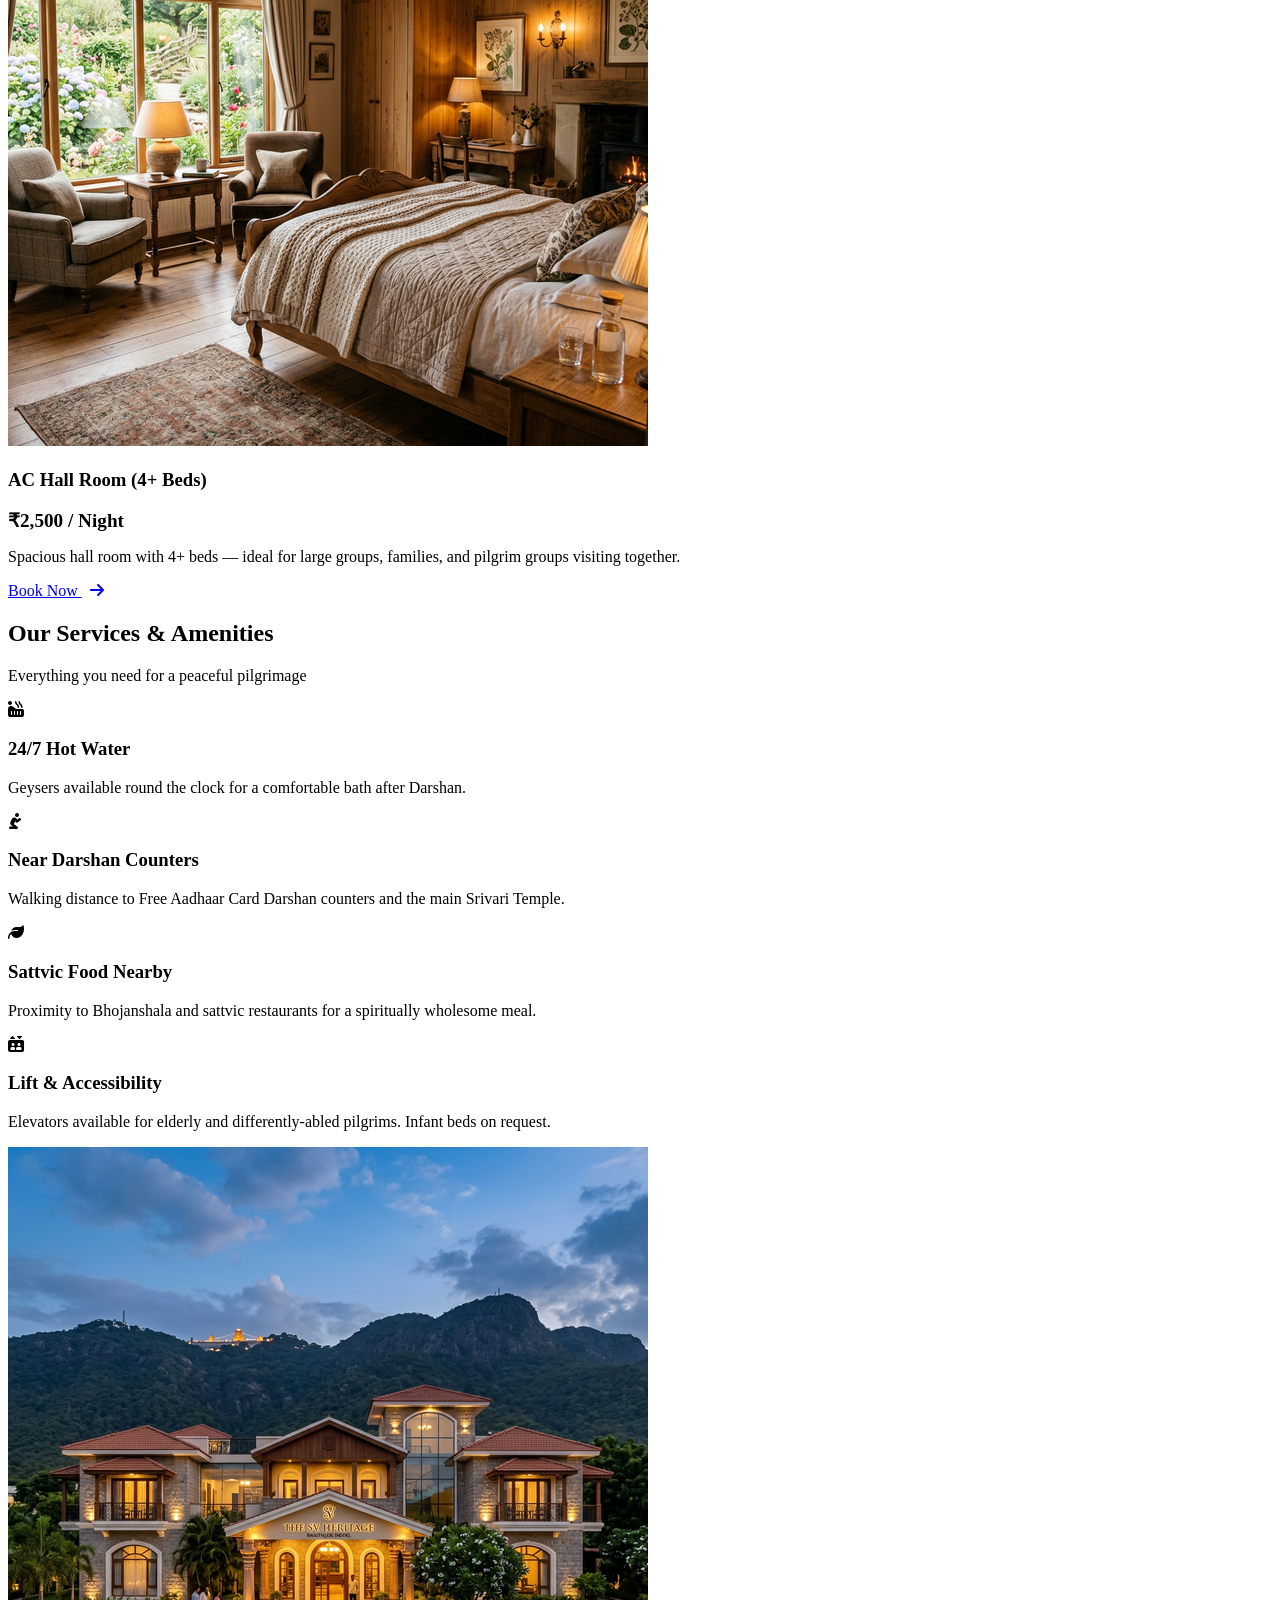
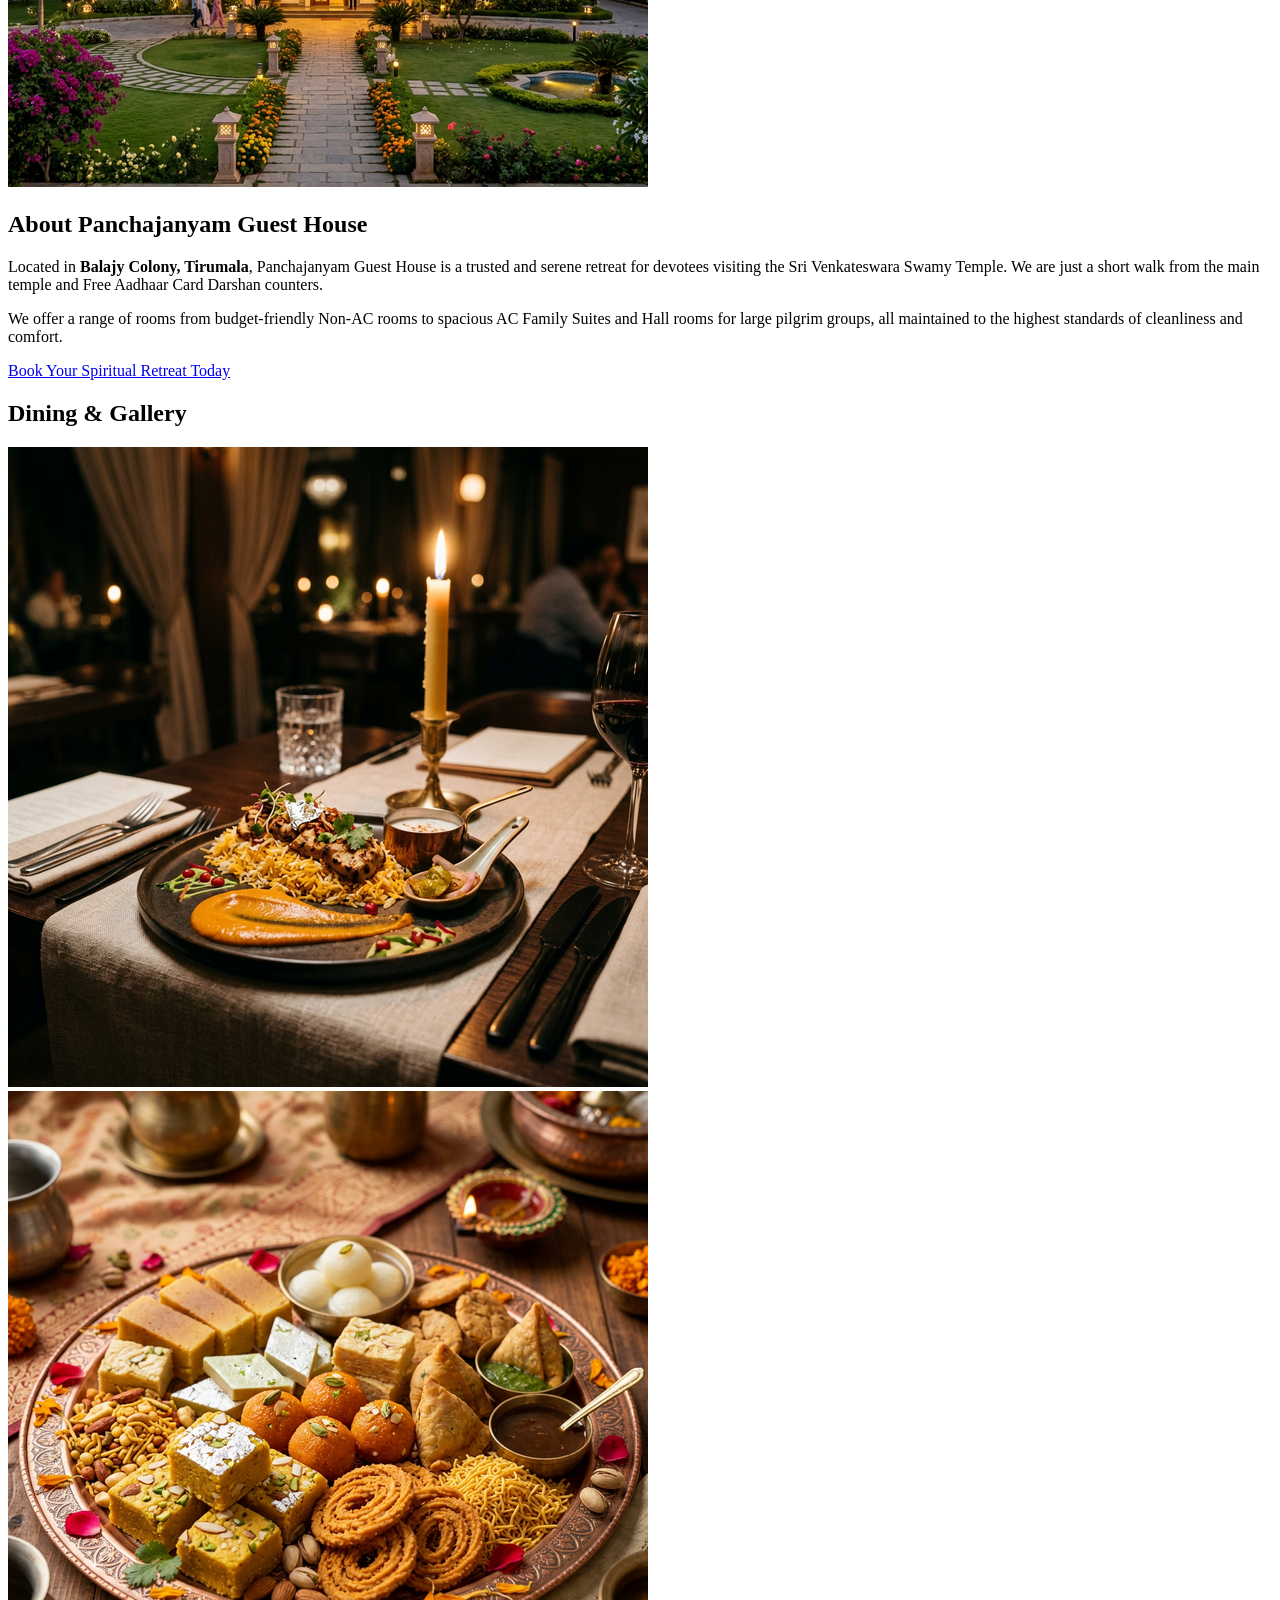
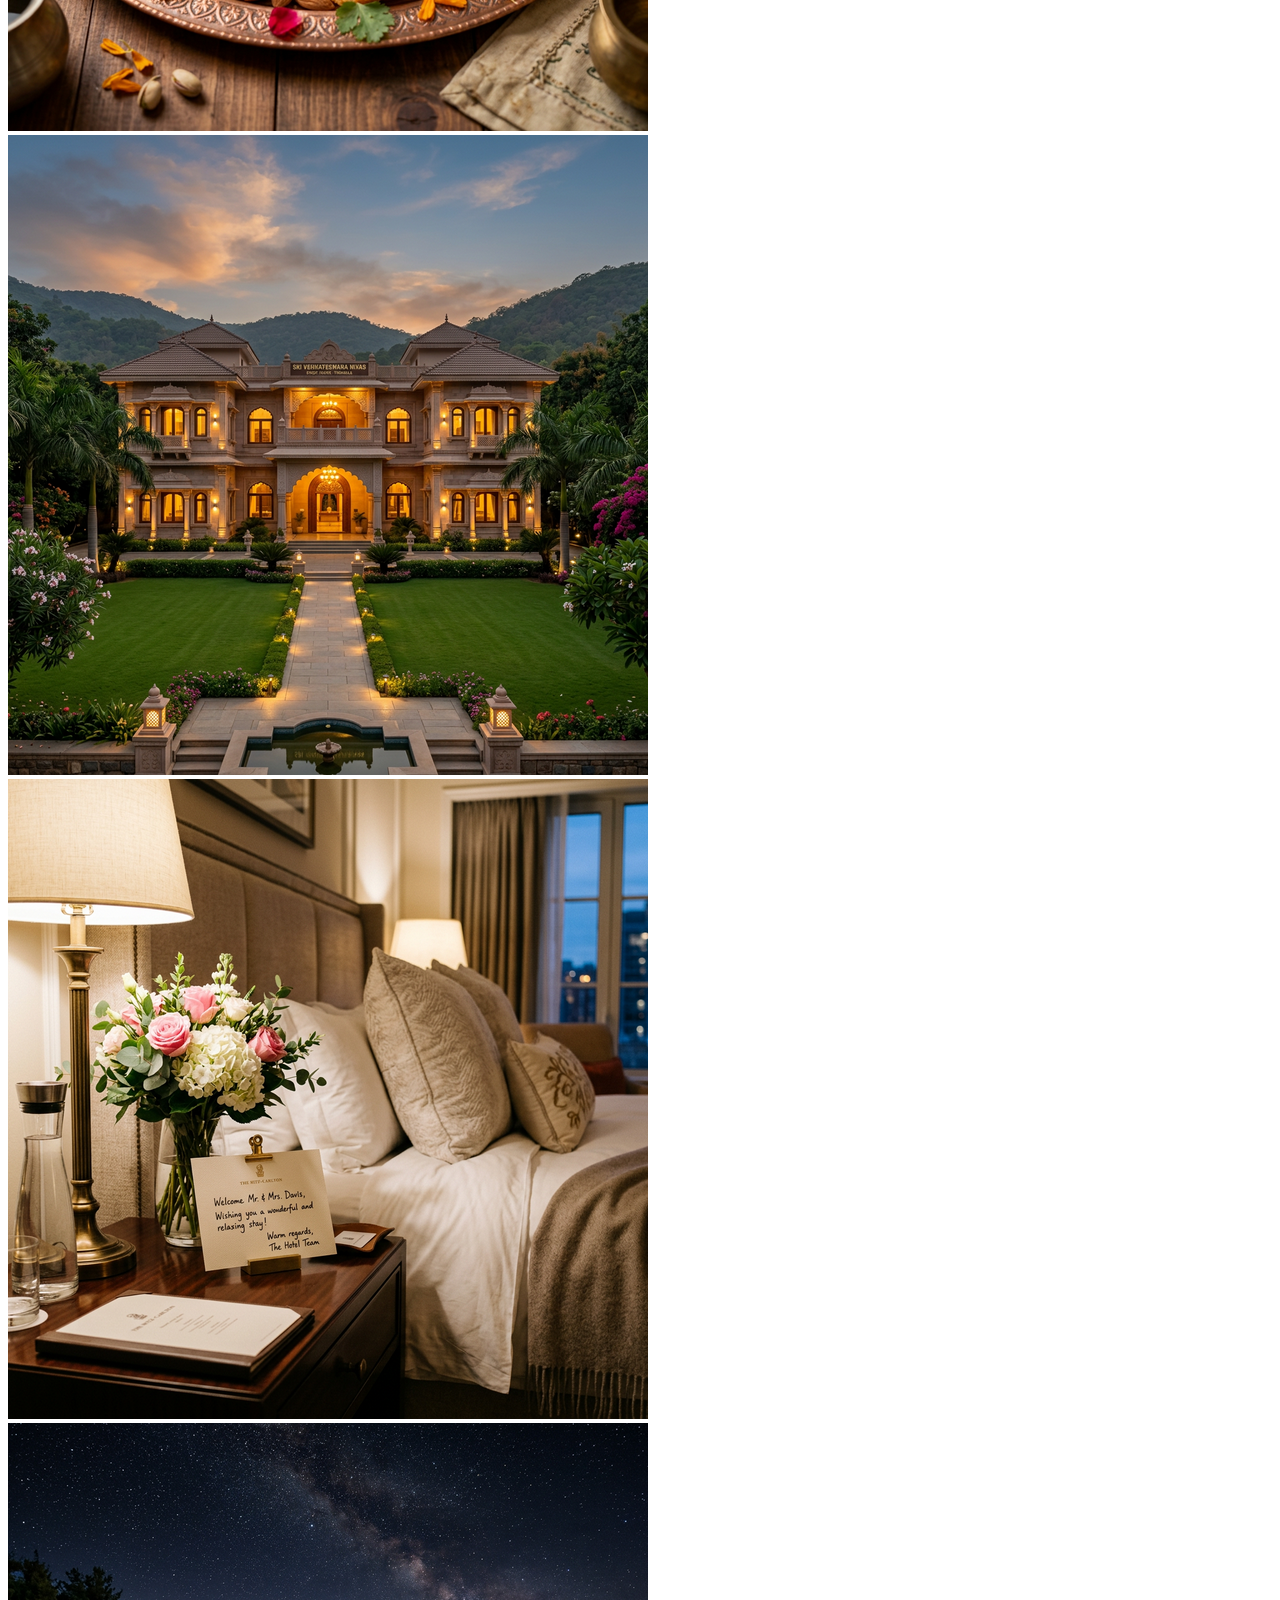
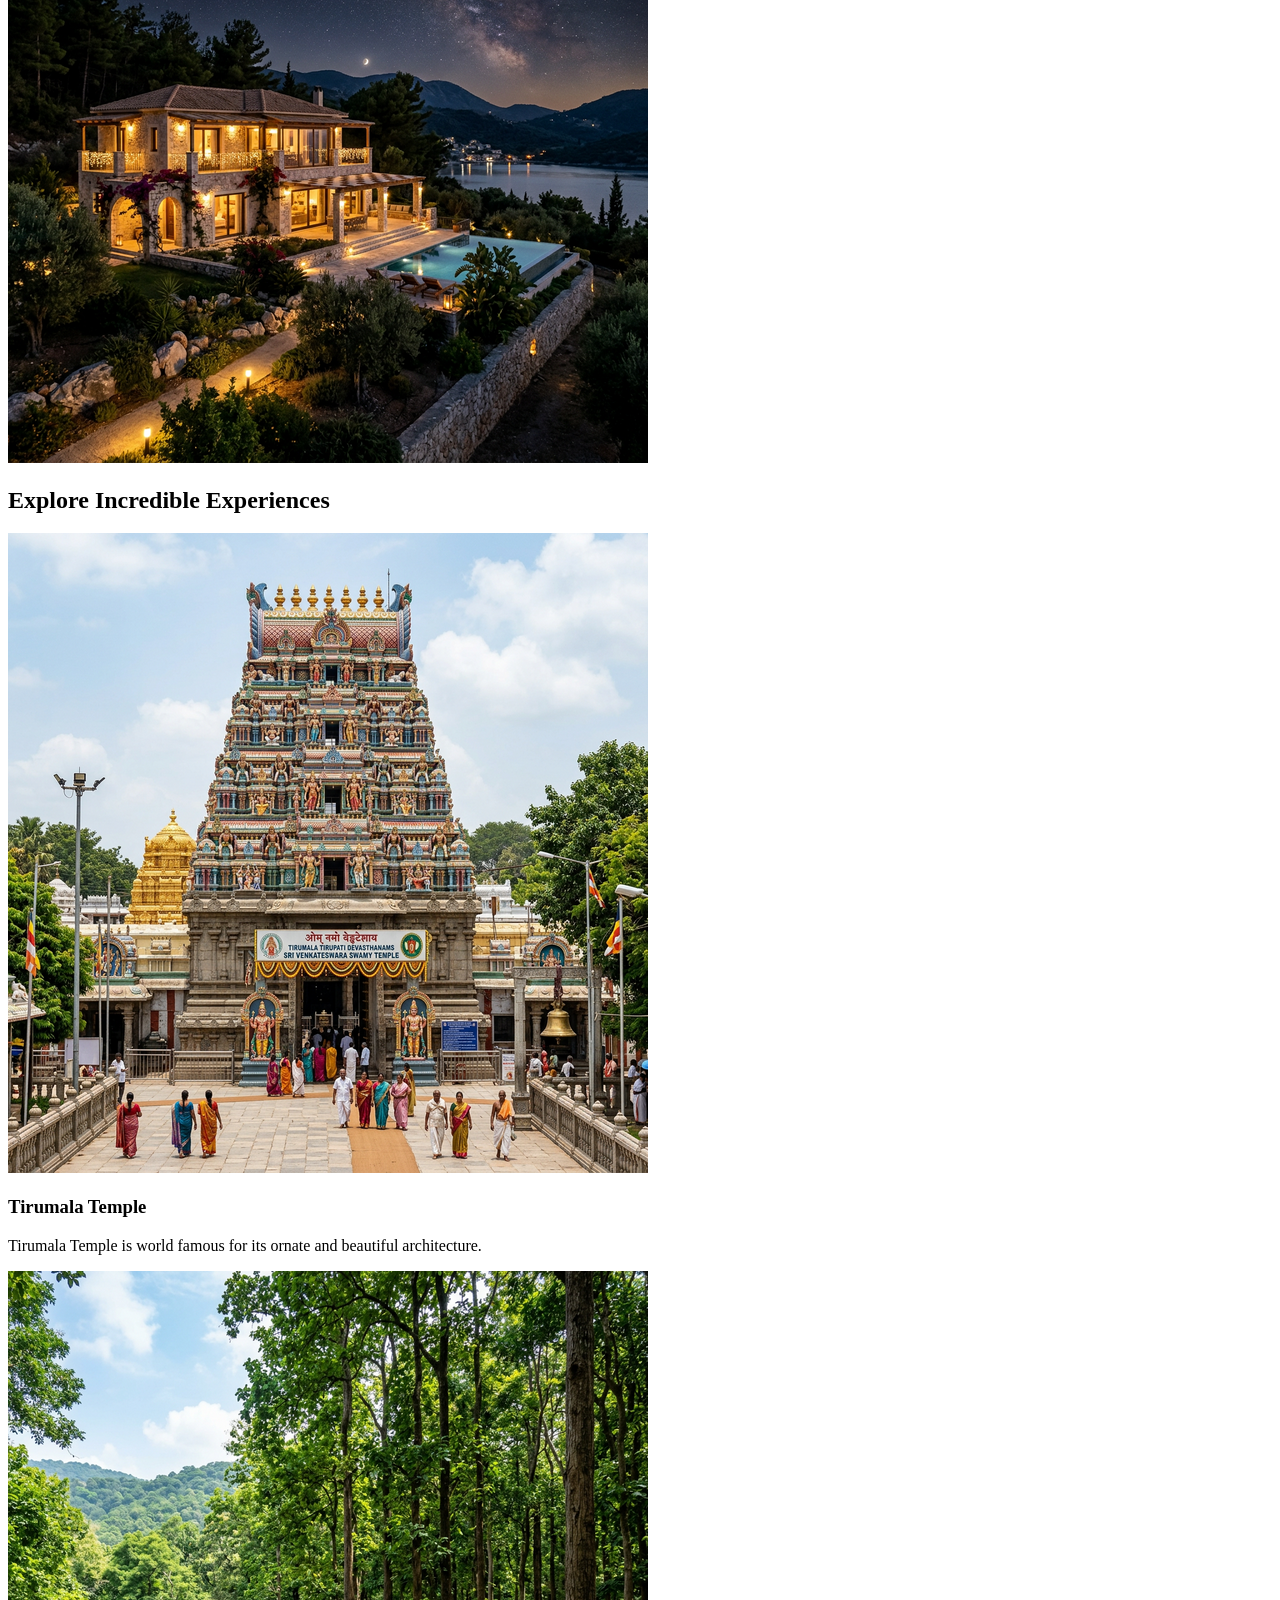
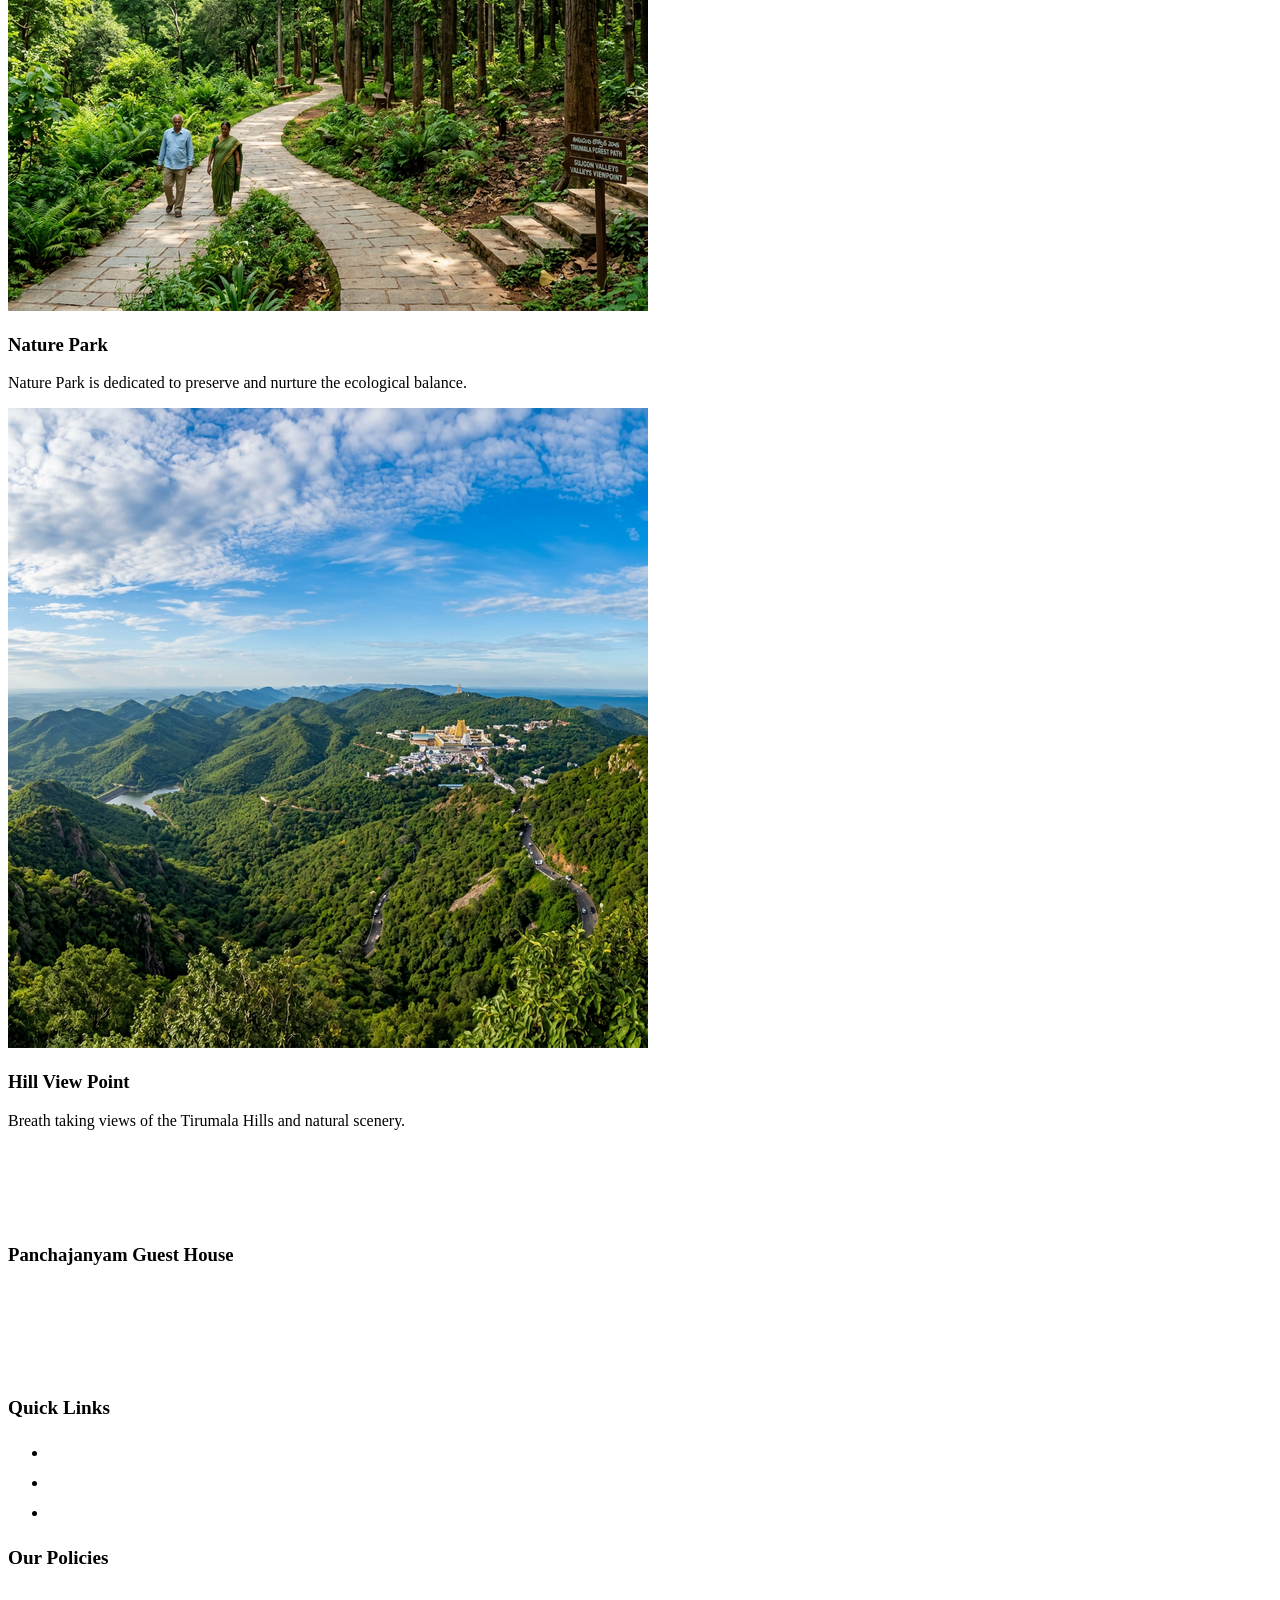
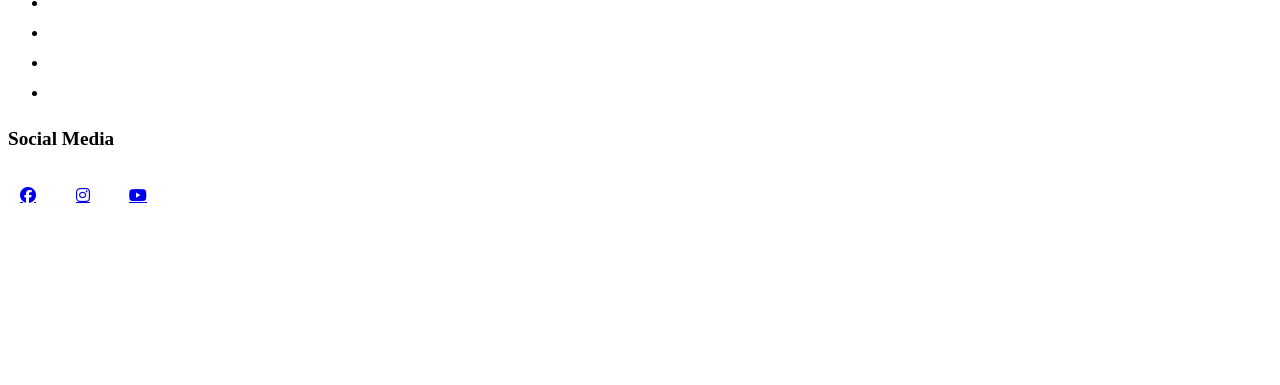
==== commit 1caa9bbb: "Update booking enquiry flow: Remove check-in/out from hero, keep in modal" ====
--- a/index.html
+++ b/index.html
@@ -44,21 +44,12 @@
             <h1 class="hero-title">Panchajanyam<br>Guest House</h1>
             <p class="hero-description">Peaceful pilgrim accommodation, steps away from the Srivari Temple.</p>
             <div class="hero-btns">
-                <a href="tel:+919955631106" class="btn btn-primary hero-call-btn"><i class="fas fa-phone-alt"></i> Call Now</a>
+                <a href="tel:+918226942657" class="btn btn-primary hero-call-btn"><i class="fas fa-phone-alt"></i> Call Now</a>
             </div>
 
             <!-- Booking Search Bar -->
             <div class="booking-search glass">
-                <div class="search-item">
-                    <label><i class="far fa-calendar-check"></i> Check In</label>
-                    <input type="date" id="search-checkin">
-                </div>
-                <div class="search-divider"></div>
-                <div class="search-item">
-                    <label><i class="far fa-calendar-minus"></i> Check Out</label>
-                    <input type="date" id="search-checkout">
-                </div>
-                <div class="search-divider"></div>
+
                 <div class="search-item">
                     <label><i class="fas fa-user-friends"></i> Guests</label>
                     <div class="guest-counter">
@@ -75,11 +66,11 @@
     </section>
 
     <!-- Floating Call & WhatsApp Buttons -->
-    <a href="tel:+919955631106" class="float-call" aria-label="Call Us">
+    <a href="tel:+918226942657" class="float-call" aria-label="Call Us">
         <span class="float-label">Call Us</span>
         <span class="float-btn float-btn-call"><i class="fas fa-phone-alt"></i></span>
     </a>
-    <a href="https://wa.me/919955631106" target="_blank" class="float-whatsapp" aria-label="WhatsApp">
+    <a href="https://wa.me/918226942657" target="_blank" class="float-whatsapp" aria-label="WhatsApp">
         <span class="float-btn float-btn-whatsapp"><i class="fab fa-whatsapp"></i></span>
         <span class="float-label">WhatsApp</span>
     </a>
@@ -254,6 +245,8 @@
                         <input type="date" id="modal-checkout" required>
                     </div>
                 </div>
+
+
                 <div class="form-group">
                     <label>Number of Guests</label>
                     <input type="number" id="modal-guests" min="1" max="10" value="1" required>
@@ -269,7 +262,7 @@
             <div class="footer-info">
                 <h3>Panchajanyam Guest House</h3>
                 <p><i class="fas fa-map-marker-alt"></i> 121 Panchajanyam Guest House, Tirumala, Tirupati</p>
-                <p><i class="fas fa-phone"></i> +91 9955631106</p>
+                <p><i class="fas fa-phone"></i> +91 8226942657</p>
                 <p><i class="fas fa-envelope"></i> help@panchajanyam.com</p>
             </div>
             <div class="footer-links">
@@ -344,8 +337,7 @@
                     e.preventDefault();
                     
                     // Pre-fill from search bar if available
-                    document.getElementById('modal-checkin').value = document.getElementById('search-checkin').value;
-                    document.getElementById('modal-checkout').value = document.getElementById('search-checkout').value;
+
                     document.getElementById('modal-guests').value = document.getElementById('guest-count').value;
 
                     // Get room type from card if applicable
@@ -387,7 +379,7 @@
                                 `- *Check-out:* ${checkout}\n` +
                                 `- *Guests:* ${guests}`;
 
-                const whatsappUrl = `https://wa.me/919955631106?text=${encodeURIComponent(message)}`;
+                const whatsappUrl = `https://wa.me/918226942657?text=${encodeURIComponent(message)}`;
                 window.open(whatsappUrl, '_blank');
                 modal.style.display = 'none';
             });
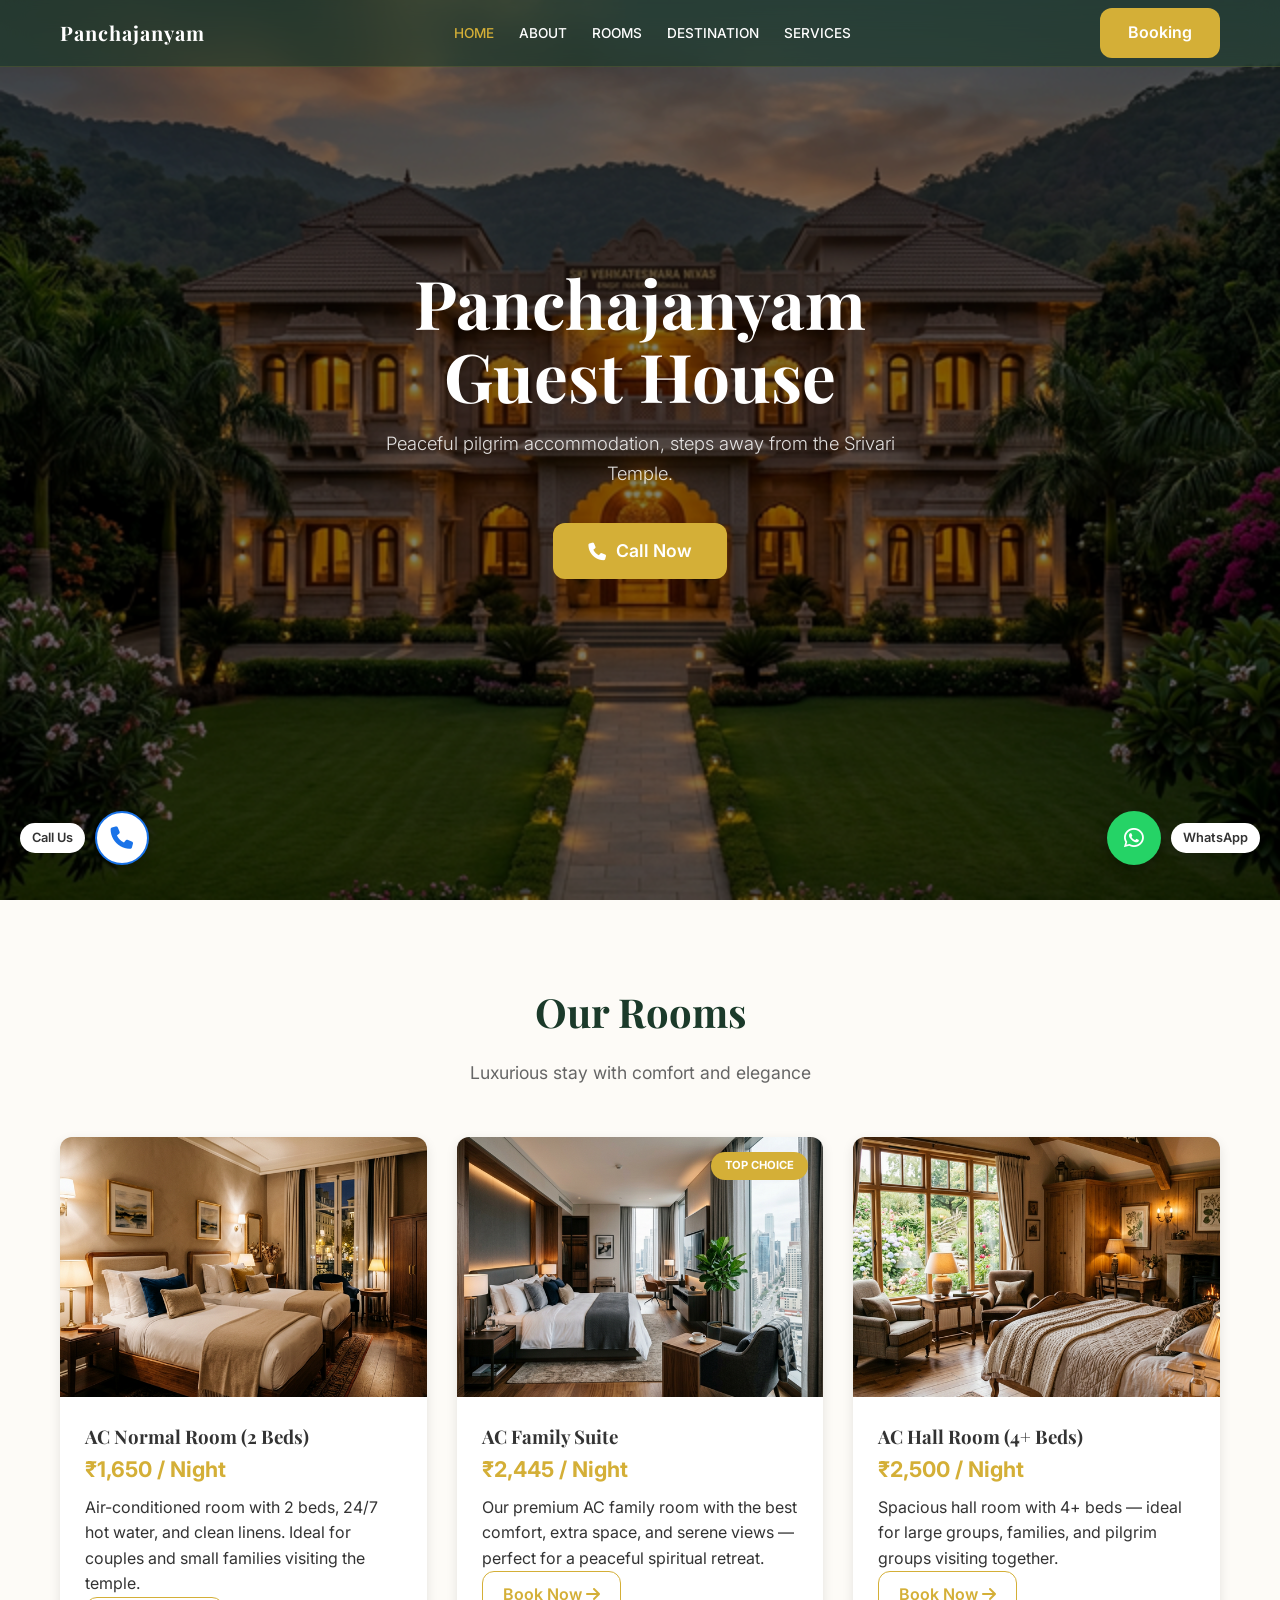
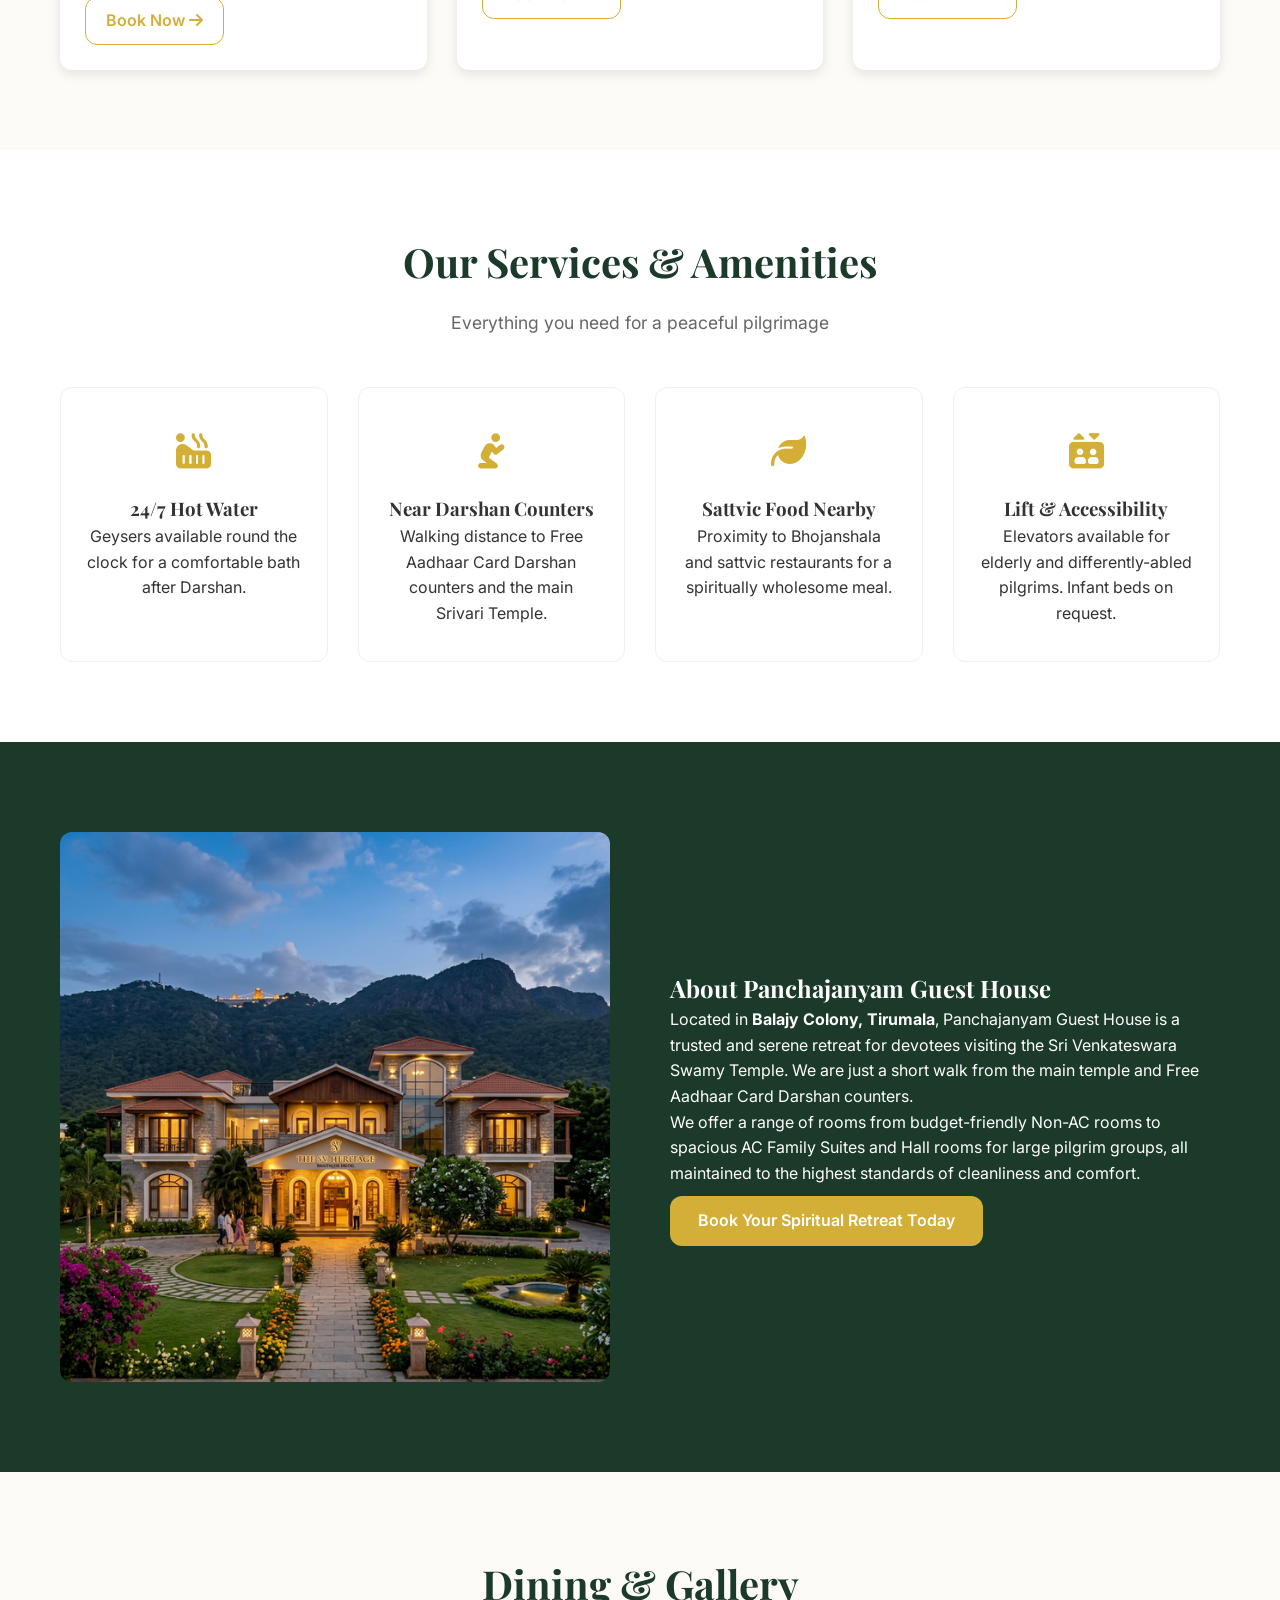
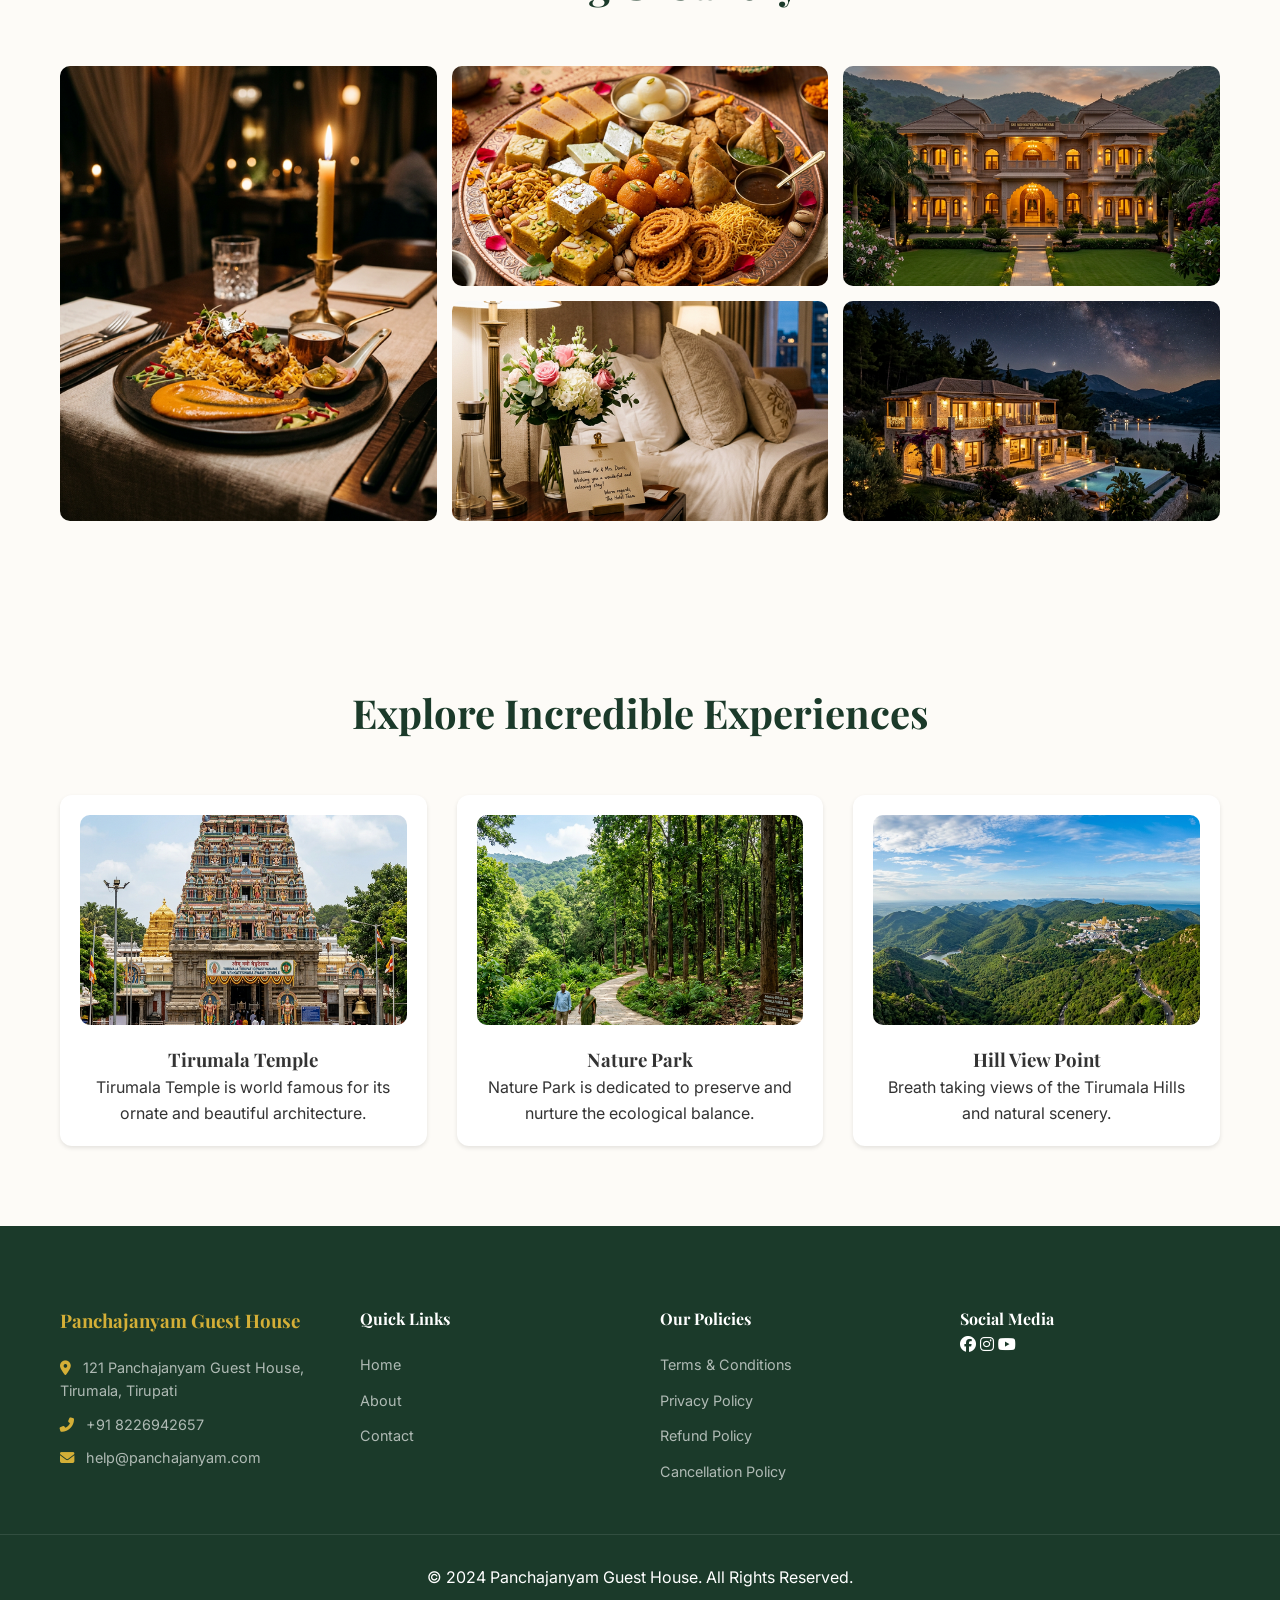
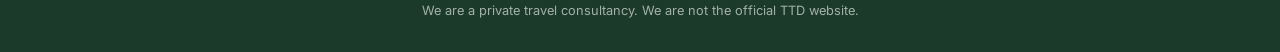
==== commit b6ba9324: "Final cleanup: Removal of hero booking bar, 'Check Availability' button, and orphaned CSS/JS" ====
--- a/index.html
+++ b/index.html
@@ -47,21 +47,8 @@
                 <a href="tel:+918226942657" class="btn btn-primary hero-call-btn"><i class="fas fa-phone-alt"></i> Call Now</a>
             </div>
 
-            <!-- Booking Search Bar -->
-            <div class="booking-search glass">
-
-                <div class="search-item">
-                    <label><i class="fas fa-user-friends"></i> Guests</label>
-                    <div class="guest-counter">
-                        <button type="button" class="counter-btn minus">-</button>
-                        <input type="number" value="1" min="1" max="10" readonly id="guest-count">
-                        <button type="button" class="counter-btn plus">+</button>
-                    </div>
-                </div>
-                <button class="btn btn-primary search-btn">
-                    <i class="fas fa-search"></i> Check Availability
-                </button>
-            </div>
+
+
         </div>
     </section>
 
@@ -307,30 +294,13 @@
                 navLinks.classList.toggle('active');
             });
 
-            // Guest Counter Logic
-            const minusBtn = document.querySelector('.minus');
-            const plusBtn = document.querySelector('.plus');
-            const guestInput = document.getElementById('guest-count');
-
-            minusBtn.addEventListener('click', () => {
-                let value = parseInt(guestInput.value);
-                if (value > 1) {
-                    guestInput.value = value - 1;
-                }
-            });
-
-            plusBtn.addEventListener('click', () => {
-                let value = parseInt(guestInput.value);
-                if (value < 10) {
-                    guestInput.value = value + 1;
-                }
-            });
+
 
             // Modal & WhatsApp Logic
             const modal = document.getElementById('booking-modal');
             const closeModal = document.querySelector('.close-modal');
             const enquiryForm = document.getElementById('enquiry-form');
-            const bookButtons = document.querySelectorAll('.btn-outline, .search-btn');
+            const bookButtons = document.querySelectorAll('.btn-outline');
 
             bookButtons.forEach(btn => {
                 btn.addEventListener('click', (e) => {
@@ -338,7 +308,6 @@
                     
                     // Pre-fill from search bar if available
 
-                    document.getElementById('modal-guests').value = document.getElementById('guest-count').value;
 
                     // Get room type from card if applicable
                     const card = btn.closest('.room-card');
--- a/style.css
+++ b/style.css
@@ -1,1084 +1,290 @@
 @import url('https://fonts.googleapis.com/css2?family=Playfair+Display:ital,wght@0,400..900;1,400..900&family=Inter:wght@300;400;500;600;700&display=swap');
 
-
-
-
-
-.testimonial-card {
-    background: #fdfbf7;
-    padding: 30px;
+/* ===== FOUNDATION & VARIABLES ===== */
+* {
+    margin: 0;
+    padding: 0;
+    box-sizing: border-box;
+}
+
+:root {
+    --primary-color: #1b3a2a; 
+    --secondary-color: #d4af37; 
+    --accent-color: #C5A059;
+    --bg-color: #fdfbf7; 
+    --text-color: #333333;
+    --text-muted: #666666;
+    --white: #ffffff;
+    --black: #000000;
+    --font-heading: 'Playfair Display', serif;
+    --font-body: 'Inter', sans-serif;
+    --container-max-width: 1200px;
+    --section-padding: 80px 20px;
+    --border-radius: 12px;
+    --transition: all 0.3s ease;
+    --shadow-sm: 0 2px 4px rgba(0,0,0,0.1);
+    --shadow-md: 0 4px 12px rgba(0,0,0,0.1);
+    --shadow-lg: 0 10px 30px rgba(0,0,0,0.15);
+}
+
+body {
+    font-family: var(--font-body);
+    color: var(--text-color);
+    background-color: var(--bg-color);
+    line-height: 1.6;
+    overflow-x: hidden;
+}
+
+h1, h2, h3, h4, h5, h6 {
+    font-family: var(--font-heading);
+    font-weight: 700;
+}
+
+a {
+    text-decoration: none;
+    color: inherit;
+    transition: var(--transition);
+}
+
+ul { list-style: none; }
+img { max-width: 100%; display: block; }
+.container { max-width: var(--container-max-width); margin: 0 auto; padding: 0 20px; }
+section { padding: var(--section-padding); }
+
+/* ===== COMPONENTS ===== */
+.btn {
+    display: inline-block;
+    padding: 12px 28px;
     border-radius: var(--border-radius);
-    border: 1px solid #eee;
-}
-
-
-
-.testimonial-header img {
-    width: 60px;
-    height: 60px;
-    border-radius: 50%;
-}
-
-.stars {
+    font-weight: 600;
+    cursor: pointer;
+    transition: var(--transition);
+    border: none;
+    font-size: 1rem;
+    text-align: center;
+}
+
+.btn-primary {
+    background-color: var(--secondary-color);
+    color: var(--white);
+}
+
+.btn-primary:hover {
+    background-color: var(--accent-color);
+    transform: translateY(-2px);
+    box-shadow: 0 6px 20px rgba(212,175,55,0.4);
+}
+
+.btn-outline {
+    background: transparent;
+    border: 1px solid var(--secondary-color);
     color: var(--secondary-color);
-    font-size: 0.8rem;
-}
-
-.testimonial-card p {
-    font-style: italic;
-    color: var(--text-muted);
-}
-
-/* Footer Section */
-.footer {
-    background-color: var(--primary-color);
-    color: var(--white);
-    padding: 80px 0 20px;
-}
-
-.footer-grid {
-    grid-template-columns: repeat(auto-fit, minmax(200px, 1fr));
-    gap: 50px;
-    margin-bottom: 50px;
-}
-
-.footer-info h3 {
-    margin-bottom: 25px;
-    color: var(--secondary-color);
-}
-
-.footer-info p {
-    font-size: 0.9rem;
-    margin-bottom: 12px;
-    color: rgba(255,255,255,0.7);
-}
-
-.footer-info i {
-    color: var(--secondary-color);
-    margin-right: 10px;
-}
-
-.footer-links h4, .footer-newsletter h4, .footer-social h4 {
-    margin-bottom: 25px;
-    font-size: 1.2rem;
-}
-
-.footer-links ul li {
-    margin-bottom: 12px;
-}
-
-.footer-links ul li a {
-    color: rgba(255,255,255,0.7);
-    font-size: 0.95rem;
-}
-
-.footer-links ul li a:hover {
-    color: var(--secondary-color);
-    padding-left: 5px;
-}
-
-.newsletter-form {
+    padding: 10px 20px;
+}
+
+.btn-outline:hover {
+    background: var(--secondary-color);
+    color: var(--white);
+}
+
+.glass {
+    background: rgba(255, 255, 255, 0.1);
+    backdrop-filter: blur(10px);
+    -webkit-backdrop-filter: blur(10px);
+    border: 1px solid rgba(255, 255, 255, 0.2);
+}
+
+.section-title { text-align: center; margin-bottom: 50px; }
+.section-title h2 { font-size: 2.5rem; color: var(--primary-color); margin-bottom: 15px; }
+.section-title p { color: var(--text-muted); font-size: 1.1rem; }
+
+/* ===== NAVIGATION (SLIM & TRANSLUCENT) ===== */
+.header, .navbar {
+    position: fixed;
+    top: 0;
+    left: 0;
+    width: 100%;
+    z-index: 1000;
+    padding: 8px 0;
+    background: rgba(27, 58, 42, 0.65) !important;
+    backdrop-filter: blur(14px) !important;
+    -webkit-backdrop-filter: blur(14px) !important;
+    border-bottom: 1px solid rgba(212, 175, 55, 0.15);
+}
+
+.nav {
     display: flex;
-    gap: 10px;
-}
-
-.newsletter-form input {
-    background: rgba(255,255,255,0.1);
-    border: 1px solid rgba(255,255,255,0.2);
-    padding: 10px;
-    color: var(--white);
-    border-radius: 4px;
-    flex: 1;
-}
-
-.social-icons {
-    display: flex;
-    gap: 15px;
-}
-
-.social-icons a {
-    width: 40px;
-    height: 40px;
-    background: rgba(255,255,255,0.1);
+    justify-content: space-between;
+    align-items: center;
+    padding: 0 20px;
+}
+
+.logo a {
+    font-family: var(--font-heading);
+    font-size: 1.25rem;
+    color: var(--white);
+    letter-spacing: 1px;
+    font-weight: 700;
+}
+
+.nav-links { display: flex; gap: 25px; }
+.nav-links a { color: var(--white); font-size: 0.85rem; font-weight: 500; text-transform: uppercase; }
+.nav-links a:hover, .nav-links a.active { color: var(--secondary-color); }
+
+.mobile-menu-icon { display: none; color: var(--white); font-size: 1.5rem; cursor: pointer; }
+
+/* ===== HERO SECTION (CLEAN) ===== */
+.hero {
+    position: relative;
+    height: 100vh;
     display: flex;
     align-items: center;
     justify-content: center;
-    border-radius: 50%;
-    transition: var(--transition);
-}
-
-.social-icons a:hover {
+    color: var(--white);
+    text-align: center;
+    padding-top: 60px;
+}
+
+.hero-bg {
+    position: absolute;
+    top: 0; left: 0; width: 100%; height: 100%;
+    z-index: -1;
+}
+
+.hero-bg img { width: 100%; height: 100%; object-fit: cover; filter: brightness(0.5); }
+
+.hero-title {
+    font-size: 4.2rem;
+    margin-bottom: 16px;
+    color: #fff;
+    line-height: 1.1;
+    text-shadow: none;
+}
+
+.hero-description {
+    font-size: 1.15rem;
+    max-width: 550px;
+    margin: 0 auto 35px;
+    font-weight: 300;
+    color: rgba(255,255,255,0.85);
+}
+
+.hero-btns { margin-bottom: 35px; }
+.hero-call-btn {
     background: var(--secondary-color);
     color: var(--white);
-    transform: rotate(360deg);
-}
-
-.footer-bottom {
-    border-top: 1px solid rgba(255,255,255,0.1);
-    padding-top: 20px;
-    text-align: center;
-    font-size: 0.85rem;
-    color: rgba(255,255,255,0.5);
-}
-
-/* ===== MEDIA QUERIES ===== */
-
-/* Mid-size tablets */
-@media (max-width: 992px) {
-    .hero-title {
-        font-size: 3.5rem;
-    }
-
-    /* Show hamburger, hide nav links by default */
-    .nav-links {
-        display: none;
-        flex-direction: column;
-        position: absolute;
-        top: 70px;
-        left: 0;
-        width: 100%;
-        background-color: var(--primary-color);
-        padding: 20px;
-        gap: 15px;
-        align-items: center;
-        border-top: 1px solid rgba(255,255,255,0.1);
-        box-shadow: var(--shadow-md);
-        z-index: 999;
-    }
-
-    .nav-links.active {
-        display: flex;
-    }
-
-    .mobile-menu-icon {
-        display: block;
-    }
-
-    .booking-btn {
-        display: none;
-    }
-
-    .about-row {
-        flex-direction: column;
-    }
-
-    .about-img {
-        min-width: unset;
-        width: 100%;
-    }
-}
-
-/* Mobile phones */
-@media (max-width: 768px) {
-    :root {
-        --section-padding: 50px 15px;
-    }
-
-    /* Typography */
-    .section-title h2 {
-        font-size: 1.8rem;
-    }
-
-    .section-title p {
-        font-size: 1rem;
-    }
-
-    /* Hero */
-    .hero {
-        padding-top: 80px;
-    }
-
-    
-
-    .hero-title {
-        font-size: 2.2rem;
-    }
-
-    .hero-description {
-        font-size: 1rem;
-        margin-bottom: 30px;
-    }
-
-    /* Booking Search Bar */
-    .booking-search {
-        flex-direction: column;
-        padding: 20px;
-        gap: 15px;
-        border-radius: 8px;
-    }
-
-    .search-item {
-        width: 100%;
-        border-bottom: 1px solid rgba(255,255,255,0.2);
-        padding-bottom: 10px;
-    }
-
-    .search-btn {
-        width: 100%;
-        text-align: center;
-        padding: 14px;
-    }
-
-    /* Rooms */
-    .rooms-grid {
-        grid-template-columns: 1fr;
-    }
-
-    .room-img img {
-        height: 200px;
-    }
-
-    /* Gallery */
-    .gallery-grid {
-        grid-template-columns: 1fr 1fr;
-        grid-template-rows: auto;
-    }
-
-    .gallery-item.large {
-        grid-row: span 1;
-    }
-
-    /* Footer */
-    .footer-grid {
-        grid-template-columns: 1fr;
-        gap: 30px;
-    }
-
-    .footer {
-        padding: 50px 0 20px;
-    }
-
-    /* Modal */
-    .modal-content {
-        margin: 20% auto;
-        padding: 25px 20px;
-        width: 95%;
-    }
-
-    .form-row {
-        flex-direction: column;
-        gap: 0;
-    }
-
-    /* Marquee */
-    
-
-    /* Page Hero (sub-pages) */
-    .page-hero {
-        padding: 80px 20px 40px;
-    }
-
-    .page-hero h1 {
-        font-size: 2rem;
-    }
-
-    /* Contact Grid */
-    .contact-grid {
-        grid-template-columns: 1fr;
-    }
-
-    /* Testimonial header on marquee cards */
-    
-
-    /* Service grid */
-    .services-grid {
-        grid-template-columns: 1fr 1fr;
-    }
-}
-
-/* Very small phones */
-@media (max-width: 480px) {
-    .hero-title {
-        font-size: 1.8rem;
-    }
-
-    
-
-    .hero-description {
-        font-size: 0.9rem;
-    }
-
-    .gallery-grid {
-        grid-template-columns: 1fr;
-    }
-
-    .services-grid {
-        grid-template-columns: 1fr;
-    }
-
-    .section-title h2 {
-        font-size: 1.5rem;
-    }
-
-    .btn {
-        padding: 10px 20px;
-        font-size: 0.9rem;
-    }
-
-    .room-price {
-        font-size: 1.2rem;
-    }
-}
-
-/* Guest Counter Styles */
-.guest-counter {
-    display: flex;
-    align-items: center;
-    gap: 10px;
-    background: rgba(255, 255, 255, 0.1);
-    padding: 5px 10px;
-    border-radius: 4px;
-    border: 1px solid rgba(255, 255, 255, 0.2);
-    width: fit-content;
-}
-
-.counter-btn {
-    background: var(--secondary-color);
-    color: var(--white);
-    border: none;
-    width: 25px;
-    height: 25px;
-    border-radius: 50%;
-    cursor: pointer;
-    display: flex;
-    align-items: center;
-    justify-content: center;
-    font-size: 1.2rem;
-    transition: var(--transition);
-}
-
-.counter-btn:hover {
-    background: var(--accent-color);
-    transform: scale(1.1);
-}
-
-.guest-counter input[type="number"] {
-    width: 30px;
-    text-align: center;
-    background: transparent;
-    border: none;
-    color: var(--white);
-    font-size: 1rem;
-    font-weight: 600;
-    -moz-appearance: textfield;
-}
-
-.guest-counter input::-webkit-outer-spin-button,
-.guest-counter input::-webkit-inner-spin-button {
-    -webkit-appearance: none;
-    margin: 0;
-}
-
-/* Room Price & Badge Styles */
-.room-price {
-    font-size: 1.2rem;
-    font-weight: 700;
-    color: var(--secondary-color);
-    margin-bottom: 10px;
-}
-
-.room-badge {
-    position: absolute;
-    top: 15px;
-    right: 15px;
-    background: var(--secondary-color);
-    color: var(--white);
-    padding: 5px 12px;
-    border-radius: 20px;
-    font-size: 0.75rem;
-    font-weight: 700;
-    text-transform: uppercase;
-    letter-spacing: 1px;
-    box-shadow: var(--shadow-sm);
-    z-index: 10;
-}
-
-.room-card {
-    position: relative; /* Ensure badge is positioned relative to card */
-}
-
-.btn-outline i {
-    margin-left: 8px;
-    transition: var(--transition);
-}
-
-.btn-outline:hover i {
-    transform: translateX(4px);
-}
-
-/* Testimonials Slider Styles */
-
-
-
-
-.testimonial-card {
-    min-width: 100%;
-    flex-shrink: 0;
-    padding: 40px;
-    background: #fdfbf7;
-    border-radius: var(--border-radius);
-    border: 1px solid #eee;
-    box-shadow: var(--shadow-sm);
-    text-align: center;
-}
-
-
-
-.testimonial-header img {
-    width: 80px;
-    height: 80px;
-    margin-bottom: 15px;
-}
-
-.testimonial-card p {
-    font-size: 1.2rem;
-    line-height: 1.8;
-}
-
-.slider-dots {
-    display: flex;
-    justify-content: center;
-    gap: 10px;
-    margin-top: 30px;
-}
-
-.dot {
-    width: 12px;
-    height: 12px;
-    background: #ddd;
-    border-radius: 50%;
-    cursor: pointer;
-    transition: var(--transition);
-}
-
-.dot.active {
-    background: var(--secondary-color);
-}
-
-/* Modal Styles */
-.modal {
-    display: none;
-    position: fixed;
-    z-index: 2000;
-    left: 0;
-    top: 0;
-    width: 100%;
-    height: 100%;
-    background-color: rgba(0,0,0,0.7);
-    backdrop-filter: blur(5px);
-}
-
-.modal-content {
-    background: var(--primary-color);
-    margin: 10% auto;
-    padding: 40px;
-    border: 1px solid var(--secondary-color);
-    width: 90%;
-    max-width: 500px;
-    border-radius: var(--border-radius);
-    position: relative;
-    color: var(--white);
-}
-
-.close-modal {
-    position: absolute;
-    top: 15px;
-    right: 20px;
-    color: var(--white);
-    font-size: 28px;
-    font-weight: bold;
-    cursor: pointer;
-}
-
-.close-modal:hover {
-    color: var(--secondary-color);
-}
-
-.form-group {
-    margin-bottom: 20px;
-}
-
-.form-group label {
-    display: block;
-    margin-bottom: 8px;
-    font-size: 0.9rem;
-    color: var(--secondary-color);
-}
-
-.form-group input {
-    width: 100%;
-    padding: 12px;
-    background: rgba(255,255,255,0.05);
-    border: 1px solid rgba(255,255,255,0.2);
-    border-radius: 4px;
-    color: var(--white);
-    outline: none;
-}
-
-.form-group input:focus {
-    border-color: var(--secondary-color);
-}
-
-.form-row {
-    display: flex;
-    gap: 15px;
-}
-
-.form-row .form-group {
-    flex: 1;
-}
-
-.w-100 {
-    width: 100%;
-}
-
-/* Testimonials Marquee Styles */
-
-
-
-
-.marquee-content:hover {
-    animation-play-state: paused;
-}
-
-
-
-@keyframes marquee {
-    0% { transform: translateX(0); }
-    100% { transform: translateX(-50%); }
-}
-
-@media (max-width: 768px) {
-    
-}
-
-/* Page Header/Hero for Institutional Pages */
-.page-hero {
-    background: linear-gradient(rgba(10, 20, 30, 0.8), rgba(10, 20, 30, 0.8)), url('https://images.unsplash.com/photo-1542314831-068cd1dbfeeb?ixlib=rb-1.2.1&auto=format&fit=crop&w=1350&q=80');
-    background-size: cover;
-    background-position: center;
-    padding: 100px 0 60px;
-    text-align: center;
-    color: var(--white);
-}
-
-.page-hero h1 {
-    font-size: 3rem;
-    margin-bottom: 10px;
-}
-
-.page-content {
-    padding: 80px 0;
-    line-height: 1.8;
-}
-
-.page-content h2 {
-    margin: 30px 0 15px;
-    color: var(--primary-color);
-}
-
-.page-content p {
-    margin-bottom: 20px;
-    color: #555;
-}
-
-.contact-grid {
-    display: grid;
-    grid-template-columns: 1fr 1fr;
-    gap: 50px;
-}
-
-.floating-contact-btn {
-    position: fixed;
-    bottom: 30px;
-    z-index: 1500;
+    padding: 14px 35px;
+    font-size: 1.1rem;
     display: inline-flex;
     align-items: center;
     gap: 10px;
-    padding: 14px 20px;
-    border-radius: 999px;
-    color: var(--white);
-    font-weight: 600;
-    box-shadow: var(--shadow-lg);
-    transition: var(--transition);
-}
-
-.floating-contact-btn i {
-    font-size: 1.1rem;
-}
-
-.floating-contact-btn:hover {
-    transform: translateY(-4px) scale(1.02);
-}
-
-.floating-call-btn {
-    left: 20px;
-    background: #1f6b4f;
-}
-
-.floating-whatsapp-btn {
-    right: 20px;
-    background: #25d366;
+}
+
+
+
+/* ===== ROOMS, SERVICES, ABOUT, GALLERY, EXPERIENCES ===== */
+.grid { display: grid; gap: 30px; }
+.rooms-grid { grid-template-columns: repeat(auto-fit, minmax(320px, 1fr)); }
+.room-card { background: var(--white); border-radius: var(--border-radius); overflow: hidden; box-shadow: var(--shadow-md); position: relative; }
+.room-img img { width: 100%; height: 260px; object-fit: cover; }
+.room-info { padding: 25px; }
+.room-price { font-size: 1.35rem; font-weight: 700; color: var(--secondary-color); margin-bottom: 8px; }
+.room-badge { position: absolute; top: 15px; right: 15px; background: var(--secondary-color); color: var(--white); padding: 5px 14px; border-radius: 25px; font-size: 0.7rem; font-weight: 700; text-transform: uppercase; z-index: 5; }
+
+.services { background: #fff; }
+.services-grid { grid-template-columns: repeat(auto-fit, minmax(240px, 1fr)); }
+.service-item { text-align: center; padding: 35px 25px; border: 1px solid #f0f0f0; border-radius: var(--border-radius); }
+.service-icon { font-size: 2.2rem; color: var(--secondary-color); margin-bottom: 15px; }
+
+.about { background: var(--primary-color); color: #fff; padding: 90px 0; }
+.about-row { display: flex; align-items: center; gap: 60px; flex-wrap: wrap; }
+.about-content, .about-img { flex: 1; min-width: 320px; }
+.about-img img { border-radius: var(--border-radius); }
+
+.gallery-grid { display: grid; grid-template-columns: repeat(3, 1fr); grid-template-rows: repeat(2, 220px); gap: 15px; }
+.gallery-item { border-radius: 10px; overflow: hidden; }
+.gallery-item img { width: 100%; height: 100%; object-fit: cover; transition: var(--transition); }
+.gallery-item:hover img { transform: scale(1.08); }
+.gallery-item.large { grid-row: span 2; }
+
+.experiences-grid { grid-template-columns: repeat(auto-fit, minmax(300px, 1fr)); }
+.experience-card { background: #fff; padding: 20px; border-radius: 12px; text-align: center; box-shadow: var(--shadow-sm); }
+.experience-card img { width: 100%; height: 210px; object-fit: cover; border-radius: 10px; margin-bottom: 20px; }
+
+/* ===== FOOTER ===== */
+.footer { background: var(--primary-color); color: #fff; padding: 80px 0 30px; }
+.footer-grid { display: grid; grid-template-columns: repeat(auto-fit, minmax(200px, 1fr)); gap: 40px; }
+.footer-info h3 { color: var(--secondary-color); margin-bottom: 20px; }
+.footer-info p { color: rgba(255,255,255,0.65); font-size: 0.9rem; margin-bottom: 10px; }
+.footer-info i { color: var(--secondary-color); margin-right: 8px; }
+.footer-links h4 { margin-bottom: 20px; }
+.footer-links ul li { margin-bottom: 10px; }
+.footer-links a { color: rgba(255,255,255,0.65); font-size: 0.9rem; }
+.footer-links a:hover { color: var(--secondary-color); padding-left: 5px; }
+.footer-bottom { border-top: 1px solid rgba(255,255,255,0.1); padding-top: 30px; margin-top: 40px; text-align: center; }
+
+/* ===== MODAL & FLOATING BUTTONS ===== */
+.modal { display: none; position: fixed; z-index: 2000; left: 0; top: 0; width: 100%; height: 100%; background: rgba(0,0,0,0.8); backdrop-filter: blur(8px); }
+.modal-content { background: var(--primary-color); margin: 5% auto; padding: 40px; width: 90%; max-width: 500px; border-radius: 15px; color: #fff; position: relative; border: 1px solid var(--secondary-color); }
+.close-modal { position: absolute; right: 20px; top: 15px; font-size: 28px; cursor: pointer; }
+.form-group { margin-bottom: 18px; }
+.form-group label { display: block; margin-bottom: 6px; font-size: 0.85rem; color: var(--secondary-color); }
+.form-group input { width: 100%; padding: 12px; background: rgba(255,255,255,0.05); border: 1px solid rgba(255,255,255,0.15); border-radius: 6px; color: #fff; }
+.form-row { display: flex; gap: 15px; }
+
+.float-call, .float-whatsapp { position: fixed; bottom: 35px; z-index: 1500; display: flex; align-items: center; gap: 10px; }
+.float-call { left: 20px; }
+.float-whatsapp { right: 20px; }
+.float-btn { width: 54px; height: 54px; border-radius: 50%; display: flex; align-items: center; justify-content: center; font-size: 1.4rem; color: white; box-shadow: 0 4px 15px rgba(0,0,0,0.3); transition: var(--transition); animation: pulse-float 2s infinite; }
+.float-btn-call { background: #fff !important; color: #1a73e8 !important; border: 2px solid #1a73e8; }
+.float-btn-call i { color: #1a73e8; }
+.float-btn-whatsapp { background: #25d366; }
+.float-btn:hover { transform: scale(1.1) translateY(-5px); animation: none; }
+.float-label { background: #fff; color: #333; padding: 5px 12px; border-radius: 20px; font-size: 0.8rem; font-weight: 600; box-shadow: 0 2px 8px rgba(0,0,0,0.1); }
+@keyframes pulse-float { 0%, 100% { box-shadow: 0 4px 15px rgba(0,0,0,0.3); } 50% { box-shadow: 0 4px 25px rgba(0,0,0,0.45); transform: scale(1.05); } }
+
+/* ===== MEDIA QUERIES ===== */
+@media (max-width: 992px) {
+    .header, .navbar { background: var(--primary-color) !important; padding: 12px 0; }
+    .nav-links { display: none; flex-direction: column; position: absolute; top: 100%; left: 0; width: 100%; background: var(--primary-color); padding: 25px; border-top: 1px solid rgba(255,255,255,0.1); }
+    .nav-links.active { display: flex; }
+    .mobile-menu-icon { display: block; }
+    .hero-title { font-size: 3rem; }
+    .about-row { flex-direction: column; }
 }
 
 @media (max-width: 768px) {
-    .contact-grid {
-        grid-template-columns: 1fr;
-    }
-
-    .floating-contact-btn {
-        bottom: 20px;
-        padding: 12px 16px;
-        font-size: 0.95rem;
-    }
-
-    .floating-call-btn {
-        left: 12px;
-    }
-
-    .floating-whatsapp-btn {
-        right: 12px;
-    }
-}
-
-/* ===== FLOATING CALL & WHATSAPP BUTTONS ===== */
-.float-call {
-    position: fixed;
-    left: 20px;
-    bottom: 40px;
-    z-index: 1500;
-    display: flex;
-    align-items: center;
-    gap: 10px;
-    text-decoration: none;
-}
-
-.float-whatsapp {
-    position: fixed;
-    right: 20px;
-    bottom: 40px;
-    z-index: 1500;
-    display: flex;
-    align-items: center;
-    gap: 10px;
-    text-decoration: none;
-}
-
-.float-btn {
-    width: 56px;
-    height: 56px;
-    border-radius: 50%;
-    display: flex;
-    align-items: center;
-    justify-content: center;
-    font-size: 1.5rem;
-    color: white;
-    box-shadow: 0 4px 16px rgba(0,0,0,0.25);
-    transition: transform 0.3s ease, box-shadow 0.3s ease;
-    animation: pulse-float 2s infinite;
-}
-
-.float-btn-call {
-    background: #1a73e8;
-}
-
-.float-btn-whatsapp {
-    background: #25d366;
-}
-
-.float-btn:hover {
-    transform: scale(1.12) translateY(-4px);
-    box-shadow: 0 8px 24px rgba(0,0,0,0.3);
-    animation: none;
-}
-
-.float-label {
-    background: white;
-    color: #333;
-    padding: 6px 14px;
-    border-radius: 20px;
-    font-size: 0.82rem;
-    font-weight: 600;
-    box-shadow: 0 2px 8px rgba(0,0,0,0.15);
-    white-space: nowrap;
-}
-
-@keyframes pulse-float {
-    0%, 100% { box-shadow: 0 4px 16px rgba(0,0,0,0.25); }
-    50% { box-shadow: 0 4px 24px rgba(0,0,0,0.4); transform: scale(1.05); }
+    :root { --section-padding: 60px 20px; }
+    .hero { min-height: 100svh; padding-bottom: 50px; align-items: flex-end; }
+    .hero-title { font-size: 2.4rem !important; }
+    .hero-description { font-size: 0.95rem; margin-bottom: 25px; }
+    .booking-search { flex-direction: column; padding: 20px; gap: 15px; width: calc(100% - 30px); margin: 0 15px; }
+    .search-divider { display: none; }
+    .search-item { width: 100%; border-bottom: 1px solid rgba(255,255,255,0.1); padding-bottom: 12px; }
+    .search-item:last-of-type { border: none; }
+    .search-item:has(.guest-counter) { align-items: center; text-align: center; }
+    .guest-counter { margin: 0 auto; }
+    .search-btn { width: 100%; justify-content: center; }
+    .rooms-grid { grid-template-columns: 1fr; }
+    .gallery-grid { grid-template-columns: 1fr 1fr; grid-template-rows: auto; }
+    .gallery-item.large { grid-row: span 1; }
+    .services-grid { grid-template-columns: 1fr 1fr; }
+    .footer-grid { grid-template-columns: 1fr; }
+    .modal-content { margin: 15% auto; padding: 25px; }
 }
 
 @media (max-width: 480px) {
     .float-label { display: none; }
-    .float-call { left: 15px; bottom: 25px; }
-    .float-whatsapp { right: 15px; bottom: 25px; }
-    .float-btn { width: 50px; height: 50px; font-size: 1.3rem; }
-}
-
-/* ===== ENHANCED HERO STYLES ===== */
-.hero-badge {
-    display: inline-flex;
-    align-items: center;
-    gap: 8px;
-    background: rgba(212, 175, 55, 0.15);
-    border: 1px solid var(--secondary-color);
-    color: var(--secondary-color);
-    padding: 8px 20px;
-    border-radius: 50px;
-    font-size: 0.85rem;
-    font-weight: 600;
-    letter-spacing: 0.5px;
-    margin-bottom: 20px;
-    animation: fadeInDown 0.8s ease both;
-}
-
-.hero-content {
-    animation: fadeInUp 1s ease both;
-}
-
-.hero-title {
-    font-size: 4.5rem;
-    margin-bottom: 15px;
-    color: var(--secondary-color);
-    text-shadow: 2px 2px 4px rgba(0,0,0,0.3);
-    line-height: 1.15;
-}
-
-/* Hero Stats Row */
-.hero-stats {
-    display: flex;
-    align-items: center;
-    justify-content: center;
-    gap: 20px;
-    margin: 25px 0 35px;
-    flex-wrap: wrap;
-}
-
-.hero-stat {
-    display: flex;
-    flex-direction: column;
-    align-items: center;
-    gap: 4px;
-}
-
-.stat-number {
-    font-size: 2rem;
-    font-weight: 700;
-    color: var(--secondary-color);
-    font-family: var(--font-heading);
-}
-
-.stat-label {
-    font-size: 0.78rem;
-    color: rgba(255,255,255,0.75);
-    text-transform: uppercase;
-    letter-spacing: 1px;
-}
-
-.hero-stat-divider {
-    width: 1px;
-    height: 40px;
-    background: rgba(255,255,255,0.2);
-}
-
-/* Enhanced Search Btn */
-.search-btn {
-    display: flex;
-    align-items: center;
-    gap: 8px;
-    background: linear-gradient(135deg, var(--secondary-color), var(--accent-color));
-    border: none;
-    padding: 14px 28px;
-    font-size: 0.95rem;
-    font-weight: 600;
-    letter-spacing: 0.5px;
-    white-space: nowrap;
-    border-radius: 8px;
-}
-
-.search-btn:hover {
-    background: linear-gradient(135deg, var(--accent-color), var(--secondary-color));
-    transform: translateY(-2px);
-    box-shadow: 0 6px 20px rgba(212,175,55,0.4);
-}
-
-/* Divider between search fields */
-.search-divider {
-    width: 1px;
-    height: 36px;
-    background: rgba(255,255,255,0.2);
-    flex-shrink: 0;
-}
-
-@keyframes fadeInDown {
-    from { opacity: 0; transform: translateY(-20px); }
-    to   { opacity: 1; transform: translateY(0); }
-}
-
-@keyframes fadeInUp {
-    from { opacity: 0; transform: translateY(30px); }
-    to   { opacity: 1; transform: translateY(0); }
-}
-
-@media (max-width: 768px) {
-    .hero-badge { font-size: 0.75rem; padding: 6px 14px; }
-    .stat-number { font-size: 1.5rem; }
-    .hero-stat-divider { height: 30px; }
-    .search-divider { display: none; }
-    .search-btn { justify-content: center; }
-}
-
-/* ===== MOBILE ENHANCEMENT PASS 2 ===== */
-
-/* Sticky navbar on mobile */
-@media (max-width: 992px) {
-    .header, .navbar {
-        position: fixed;
-        top: 0;
-        left: 0;
-        width: 100%;
-        z-index: 1000;
-        background: var(--primary-color) !important;
-        backdrop-filter: none;
-    }
-
-    body {
-        padding-top: 0;
-    }
-
-    .hero {
-        padding-top: 70px;
-    }
-
-    /* Nav container for mobile */
-    .nav, .nav-container {
-        display: flex;
-        justify-content: space-between;
-        align-items: center;
-        padding: 14px 20px;
-    }
-
-    .logo a, .logo {
-        font-size: 1.2rem !important;
-        color: var(--secondary-color) !important;
-    }
-}
-
-/* Mobile hero full bleed fix */
-@media (max-width: 768px) {
-    .hero {
-        min-height: 100svh;
-        justify-content: flex-end;
-        padding-bottom: 40px;
-    }
-
-    .hero-content {
-        text-align: center;
-        width: 100%;
-        padding: 0 16px;
-    }
-
-    .hero-badge {
-        font-size: 0.72rem;
-        padding: 5px 12px;
-        margin-bottom: 12px;
-    }
-
-    .hero-title {
-        font-size: 2rem !important;
-        line-height: 1.2;
-        margin-bottom: 12px;
-    }
-
-    .hero-description {
-        font-size: 0.9rem !important;
-        margin-bottom: 20px;
-        padding: 0 4px;
-    }
-
-    /* Stats compact on mobile */
-    .hero-stats {
-        gap: 12px;
-        margin: 16px 0 24px;
-    }
-
-    .stat-number { font-size: 1.4rem; }
-    .stat-label { font-size: 0.7rem; }
-
-    /* Search bar mobile */
-    .booking-search {
-        margin: 0 8px;
-        padding: 16px;
-        border-radius: 12px;
-    }
-
-    .search-item label {
-        font-size: 0.7rem;
-        margin-bottom: 4px;
-    }
-
-    /* Fix date input color on mobile */
-    .search-item input[type="date"] {
-        color: #fff;
-        font-size: 0.85rem;
-    }
-
-    /* Room cards mobile */
-    .room-info h3 { font-size: 1.2rem; }
-    .room-info p { font-size: 0.88rem; }
-
-    /* Section headings */
-    h2 { font-size: 1.7rem; }
-
-    /* About section stack nicely */
-    .about {
-        padding: 50px 0;
-    }
-
-    .about-row {
-        gap: 30px;
-        padding: 0 16px;
-    }
-
-    .about-content h2 {
-        font-size: 1.8rem;
-    }
-
-    .about-content p {
-        font-size: 0.95rem;
-    }
-
-    /* Marquee mobile speed */
-    
-
-    /* Footer mobile */
-    .footer-info h3 { font-size: 1.1rem; }
-    .footer-links h4 { margin-bottom: 12px; }
-    .footer-links ul li { margin-bottom: 8px; }
-
-    /* Modal mobile */
-    .modal-content h2 { font-size: 1.4rem; }
-    .modal-content { margin: 10% auto; }
-}
-
-/* Extra small phones */
+    .hero-title { font-size: 2rem !important; }
+    .services-grid { grid-template-columns: 1fr; }
+}
+
 @media (max-width: 380px) {
-    .hero-title { font-size: 1.6rem !important; }
-    .hero-stats { gap: 8px; }
-    .stat-number { font-size: 1.2rem; }
-    .booking-search { padding: 12px; }
-    .hero-badge { display: none; }
-}
-
-/* ===== CLEAN HERO OVERRIDES ===== */
-
-
-.hero-title {
-    font-size: 4rem;
-    line-height: 1.15;
-    margin-bottom: 16px;
-    color: #fff;
-    text-shadow: none;
-}
-
-.hero-description {
-    font-size: 1.1rem;
-    color: rgba(255,255,255,0.75);
-    max-width: 500px;
-    margin: 0 auto 40px;
-    font-weight: 300;
-}
-
-@media (max-width: 768px) {
-    .hero-title { font-size: 2.2rem !important; }
-    .hero-description { font-size: 0.9rem !important; margin-bottom: 24px; }
-}
-
-/* Guest counter centered on mobile */
-@media (max-width: 768px) {
-    .search-item:has(.guest-counter) {
-        align-items: center;
-        text-align: center;
-    }
-
-    .guest-counter {
-        margin: 0 auto;
-    }
-}
-
-/* ===== SLIM TRANSLUCENT NAVBAR ===== */
-.header, .navbar {
-    padding: 6px 0 !important;
-    background: rgba(27, 58, 42, 0.55) !important;
-    backdrop-filter: blur(14px) !important;
-    -webkit-backdrop-filter: blur(14px) !important;
-    border-bottom: 1px solid rgba(212, 175, 55, 0.15);
-}
-
-.nav, .nav-container {
-    padding: 8px 20px !important;
-}
-
-.logo a {
-    font-size: 1.1rem !important;
-}
-
-.nav-links a {
-    font-size: 0.8rem !important;
-}
-
-/* Keep solid on mobile scroll */
-@media (max-width: 992px) {
-    .header, .navbar {
-        background: rgba(27, 58, 42, 0.9) !important;
-        backdrop-filter: blur(14px) !important;
-    }
-}
-
-/* Call button inverted (white bg, blue icon) */
-.float-btn-call {
-    background: #fff !important;
-    color: #1a73e8 !important;
-    border: 2px solid #1a73e8;
-}
-
-.float-btn-call i {
-    color: #1a73e8;
-}
-
-/* Hero Call Button */
-.hero-btns {
-    margin-bottom: 30px;
-}
-
-.hero-call-btn {
-    background: var(--secondary-color);
-    color: var(--white);
-    padding: 14px 35px;
-    font-size: 1.1rem;
-    font-weight: 600;
-    box-shadow: 0 4px 15px rgba(212, 175, 55, 0.3);
-    display: inline-flex;
-    align-items: center;
-    gap: 10px;
-}
-
-.hero-call-btn:hover {
-    background: var(--accent-color);
-    box-shadow: 0 6px 20px rgba(212, 175, 55, 0.5);
-}
-
-@media (max-width: 768px) {
-    .hero-call-btn {
-        width: 100%;
-        justify-content: center;
-        padding: 12px;
-        font-size: 1rem;
-    }
-}
-
-/* Invert all phone icons horizontally */
-.fa-phone, .fa-phone-alt, .fa-phone-flip {
+    .hero-title { font-size: 1.8rem !important; }
+}
+
+/* Global Inversion for Phone Icons */
+.fa-phone, .fa-phone-alt {
     display: inline-block;
     transform: scaleX(-1);
 }
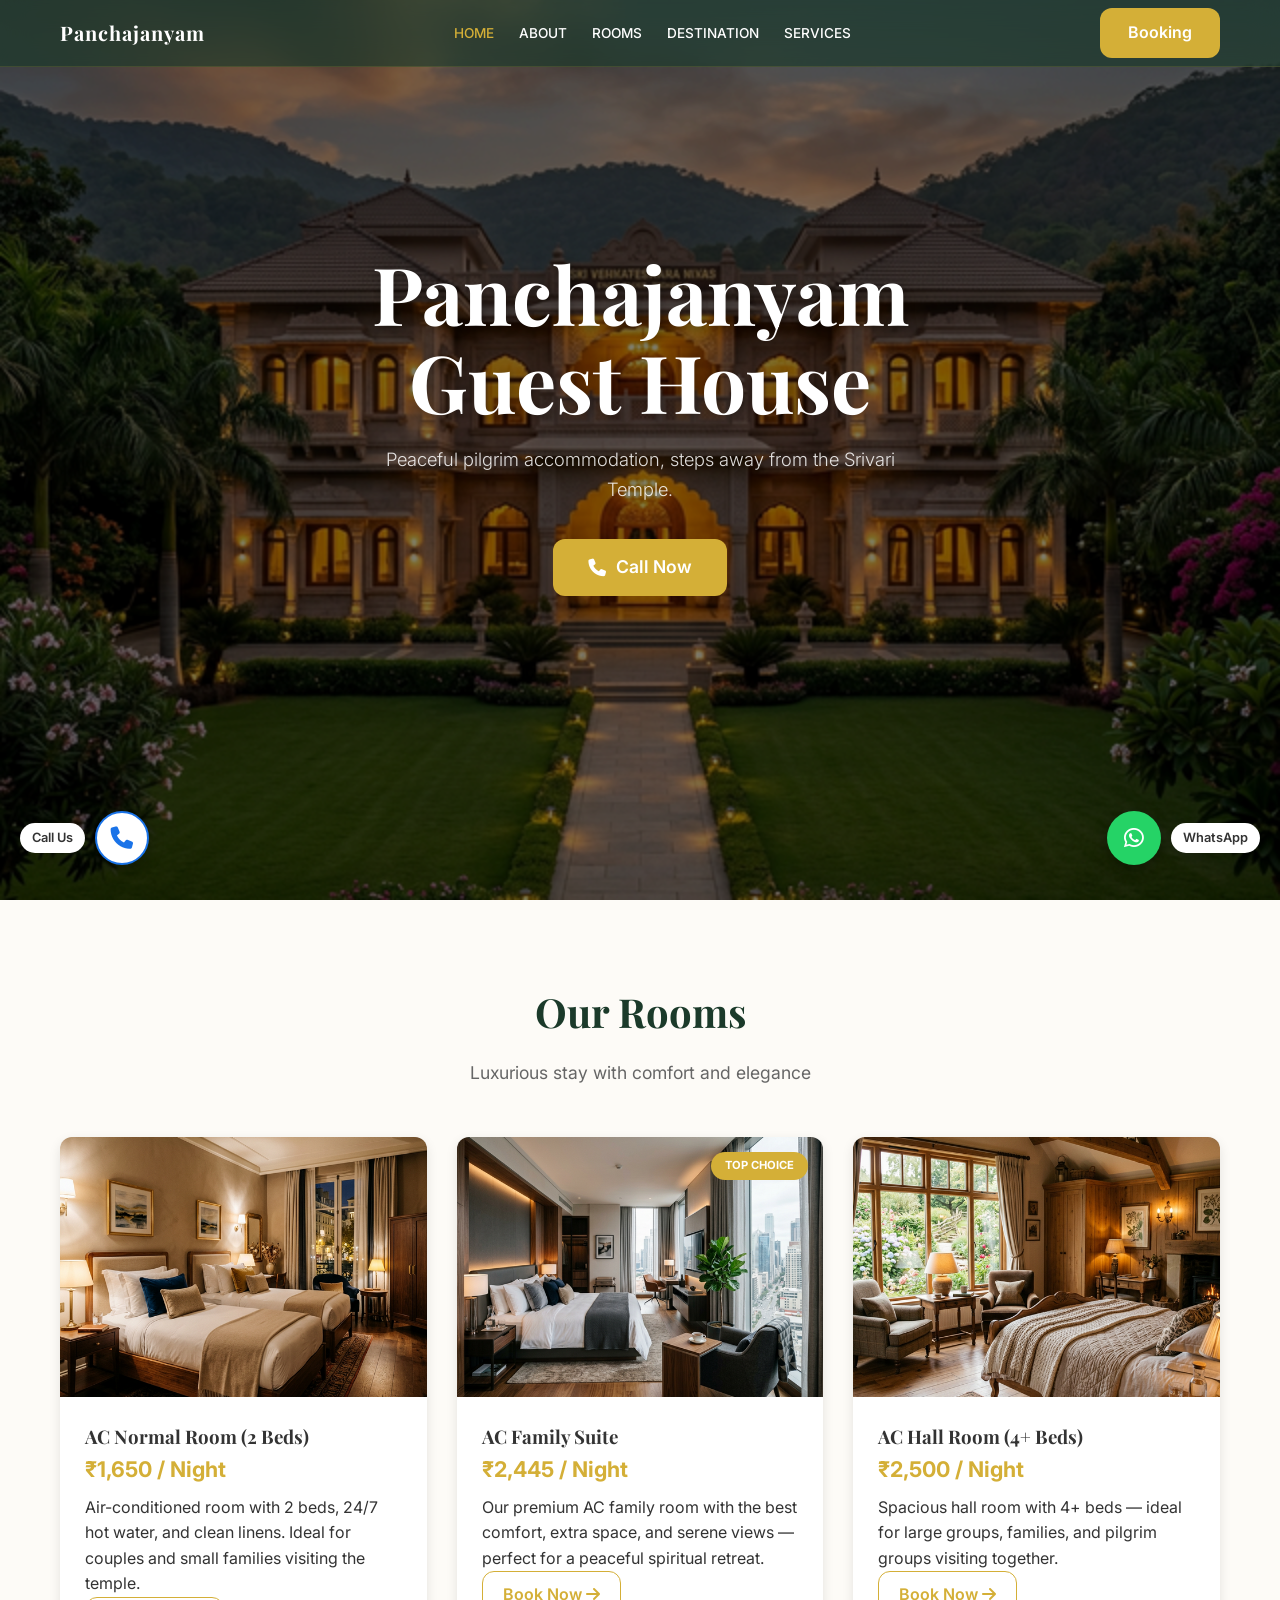
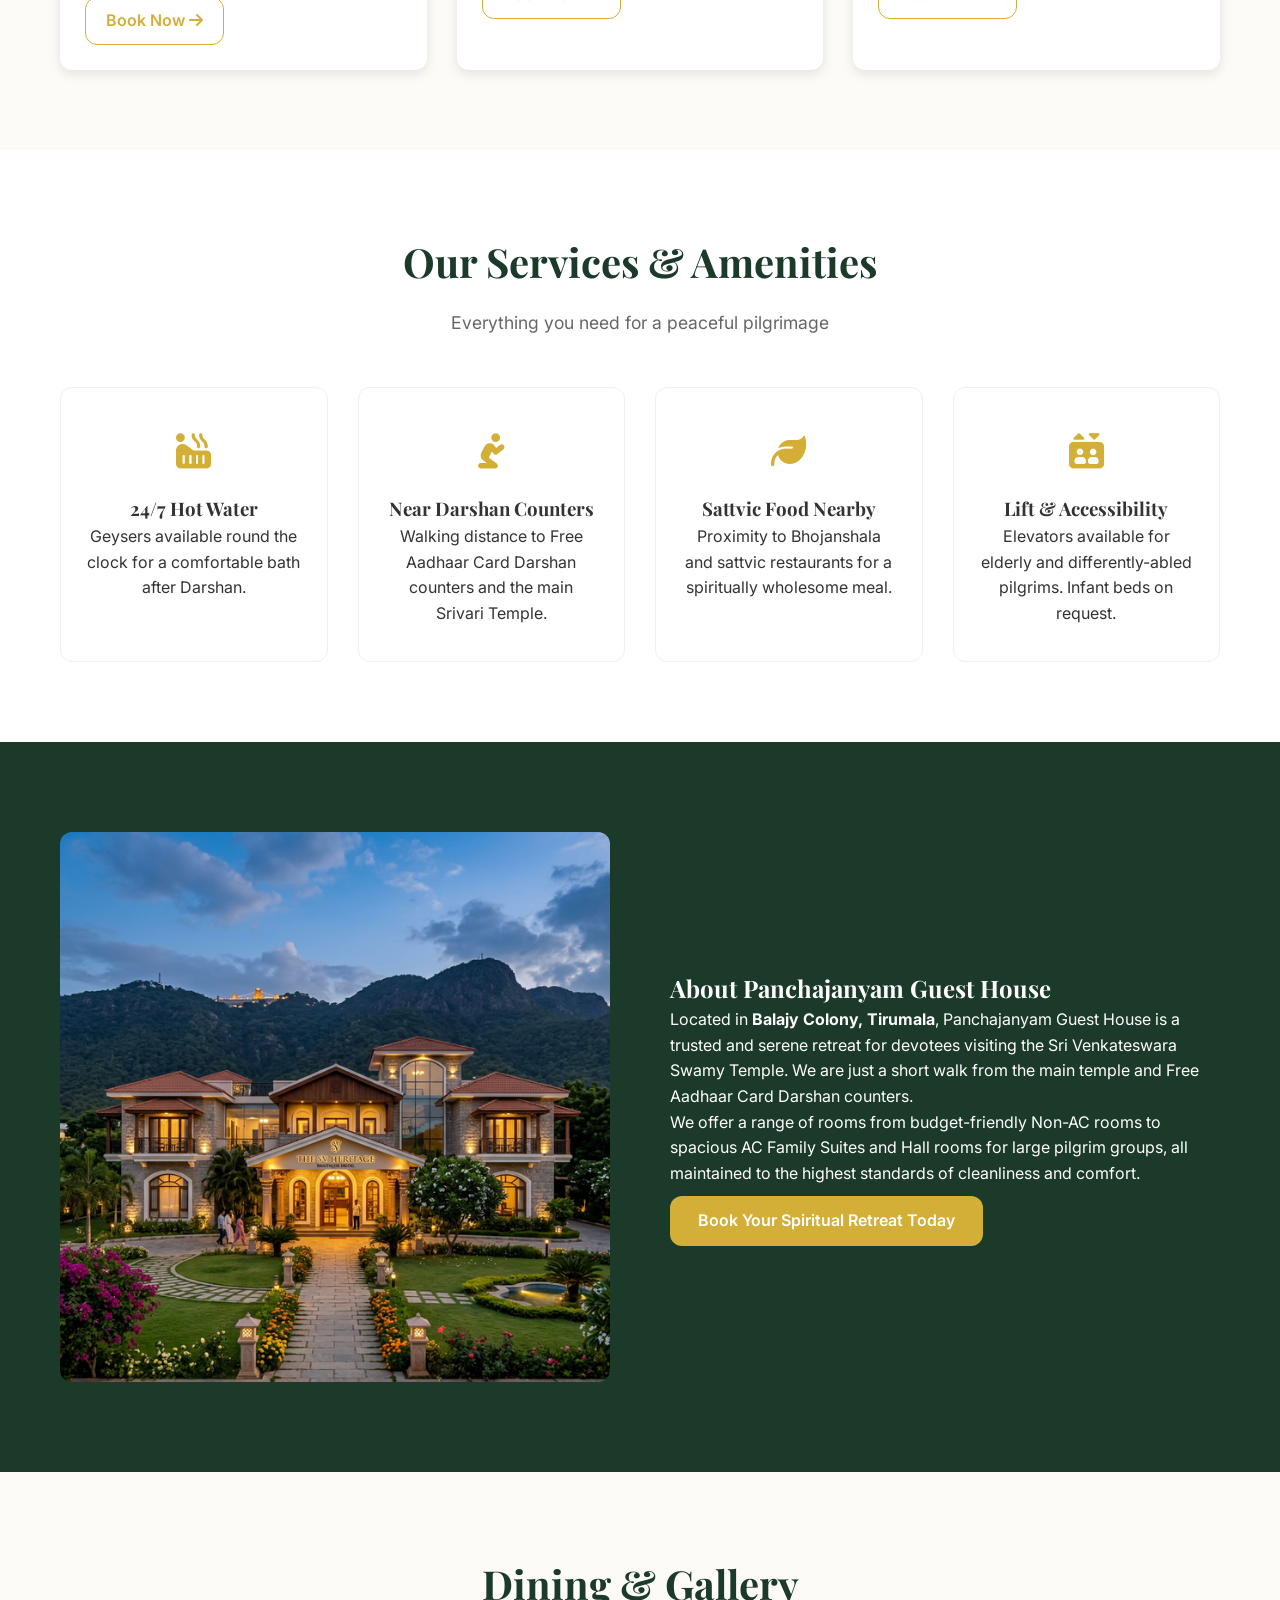
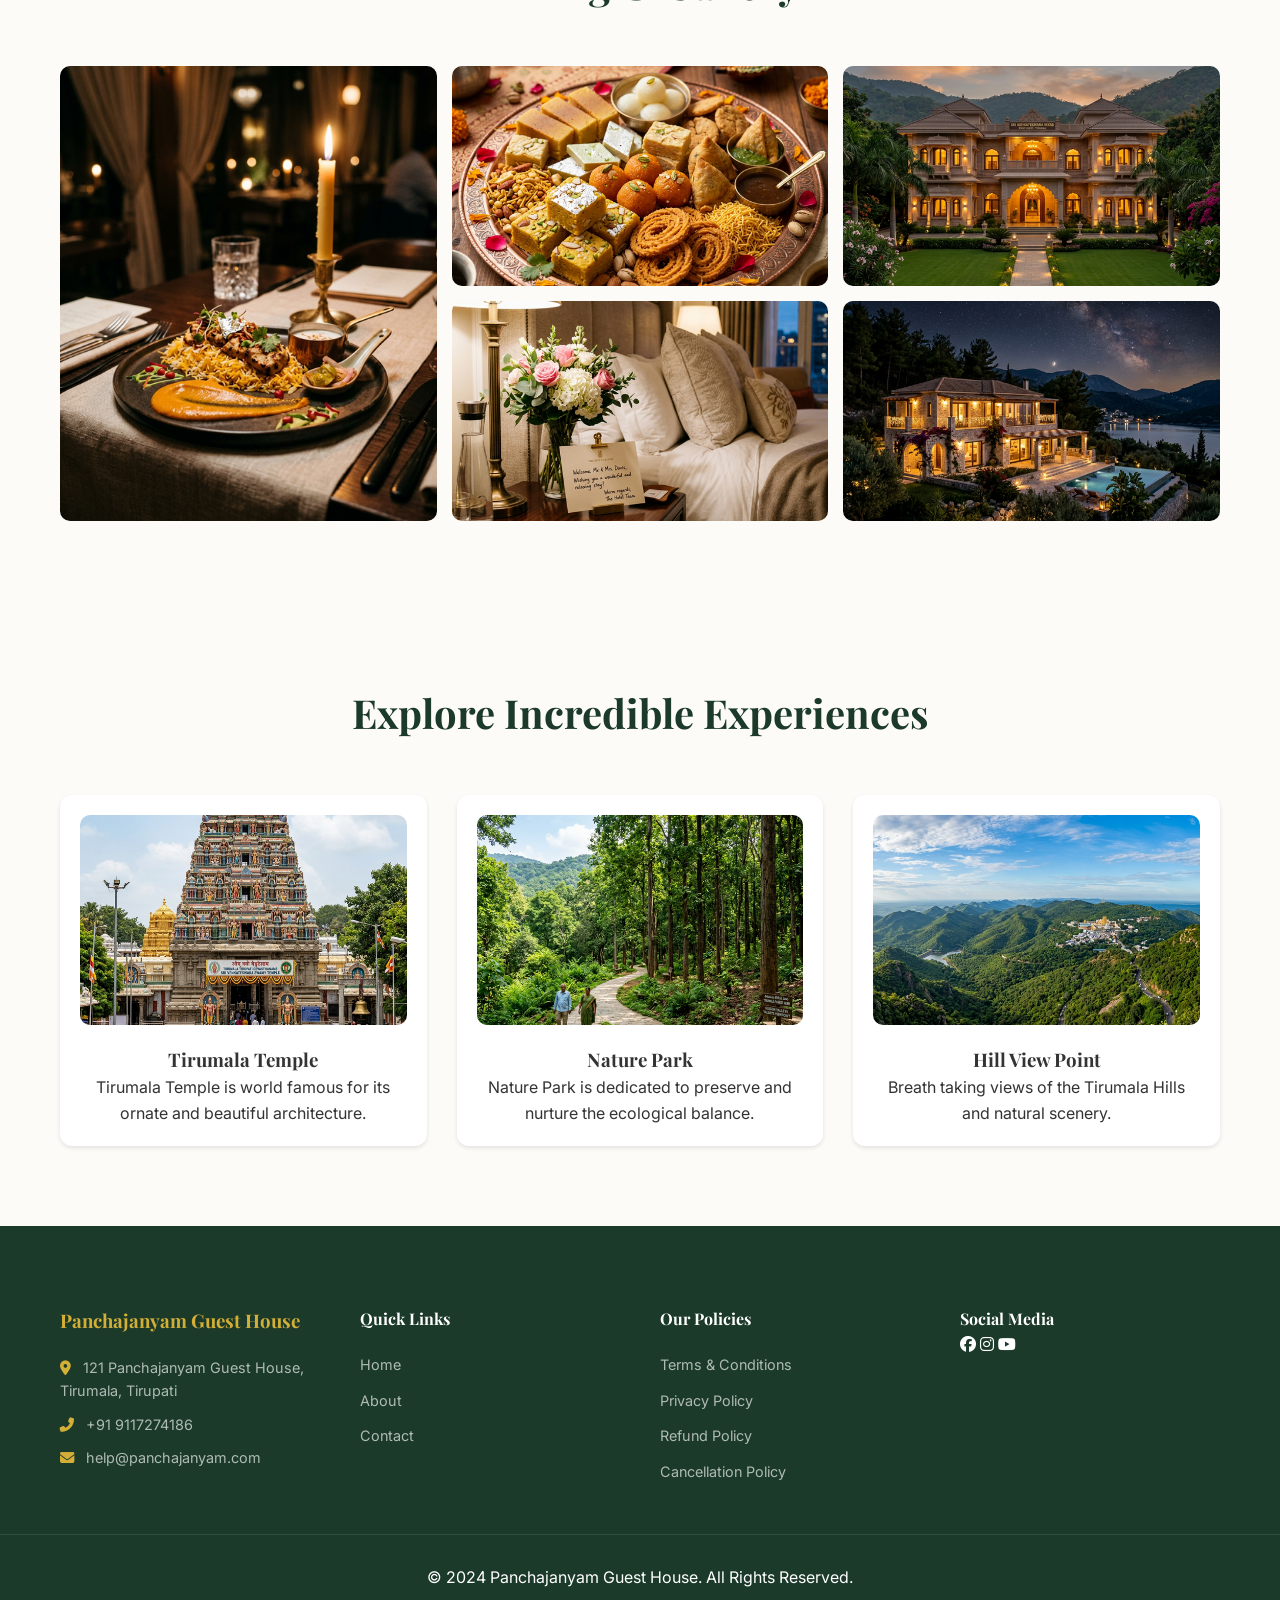
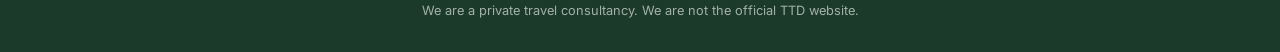
==== commit 526c8e88: "Update contact phone number to +91 9117274186 across all pages" ====
--- a/index.html
+++ b/index.html
@@ -44,7 +44,7 @@
             <h1 class="hero-title">Panchajanyam<br>Guest House</h1>
             <p class="hero-description">Peaceful pilgrim accommodation, steps away from the Srivari Temple.</p>
             <div class="hero-btns">
-                <a href="tel:+918226942657" class="btn btn-primary hero-call-btn"><i class="fas fa-phone-alt"></i> Call Now</a>
+                <a href="tel:+919117274186" class="btn btn-primary hero-call-btn"><i class="fas fa-phone-alt"></i> Call Now</a>
             </div>
 
 
@@ -53,11 +53,11 @@
     </section>
 
     <!-- Floating Call & WhatsApp Buttons -->
-    <a href="tel:+918226942657" class="float-call" aria-label="Call Us">
+    <a href="tel:+919117274186" class="float-call" aria-label="Call Us">
         <span class="float-label">Call Us</span>
         <span class="float-btn float-btn-call"><i class="fas fa-phone-alt"></i></span>
     </a>
-    <a href="https://wa.me/918226942657" target="_blank" class="float-whatsapp" aria-label="WhatsApp">
+    <a href="https://wa.me/919117274186" target="_blank" class="float-whatsapp" aria-label="WhatsApp">
         <span class="float-btn float-btn-whatsapp"><i class="fab fa-whatsapp"></i></span>
         <span class="float-label">WhatsApp</span>
     </a>
@@ -249,7 +249,7 @@
             <div class="footer-info">
                 <h3>Panchajanyam Guest House</h3>
                 <p><i class="fas fa-map-marker-alt"></i> 121 Panchajanyam Guest House, Tirumala, Tirupati</p>
-                <p><i class="fas fa-phone"></i> +91 8226942657</p>
+                <p><i class="fas fa-phone"></i> +91 9117274186</p>
                 <p><i class="fas fa-envelope"></i> help@panchajanyam.com</p>
             </div>
             <div class="footer-links">
@@ -348,7 +348,7 @@
                                 `- *Check-out:* ${checkout}\n` +
                                 `- *Guests:* ${guests}`;
 
-                const whatsappUrl = `https://wa.me/918226942657?text=${encodeURIComponent(message)}`;
+                const whatsappUrl = `https://wa.me/919117274186?text=${encodeURIComponent(message)}`;
                 window.open(whatsappUrl, '_blank');
                 modal.style.display = 'none';
             });
--- a/style.css
+++ b/style.css
@@ -154,11 +154,11 @@
 .hero-bg img { width: 100%; height: 100%; object-fit: cover; filter: brightness(0.5); }
 
 .hero-title {
-    font-size: 4.2rem;
-    margin-bottom: 16px;
+    font-size: 5rem;
+    margin-bottom: 20px;
     color: #fff;
     line-height: 1.1;
-    text-shadow: none;
+    text-shadow: 2px 2px 10px rgba(0,0,0,0.3);
 }
 
 .hero-description {
@@ -249,22 +249,16 @@
     .nav-links { display: none; flex-direction: column; position: absolute; top: 100%; left: 0; width: 100%; background: var(--primary-color); padding: 25px; border-top: 1px solid rgba(255,255,255,0.1); }
     .nav-links.active { display: flex; }
     .mobile-menu-icon { display: block; }
-    .hero-title { font-size: 3rem; }
+    .hero-title { font-size: 4.5rem; }
     .about-row { flex-direction: column; }
 }
 
 @media (max-width: 768px) {
     :root { --section-padding: 60px 20px; }
-    .hero { min-height: 100svh; padding-bottom: 50px; align-items: flex-end; }
-    .hero-title { font-size: 2.4rem !important; }
+    .hero { min-height: 100svh; padding-bottom: 50px; align-items: center; }
+    .hero-title { font-size: 4rem !important; }
     .hero-description { font-size: 0.95rem; margin-bottom: 25px; }
-    .booking-search { flex-direction: column; padding: 20px; gap: 15px; width: calc(100% - 30px); margin: 0 15px; }
-    .search-divider { display: none; }
-    .search-item { width: 100%; border-bottom: 1px solid rgba(255,255,255,0.1); padding-bottom: 12px; }
-    .search-item:last-of-type { border: none; }
-    .search-item:has(.guest-counter) { align-items: center; text-align: center; }
-    .guest-counter { margin: 0 auto; }
-    .search-btn { width: 100%; justify-content: center; }
+
     .rooms-grid { grid-template-columns: 1fr; }
     .gallery-grid { grid-template-columns: 1fr 1fr; grid-template-rows: auto; }
     .gallery-item.large { grid-row: span 1; }
@@ -275,12 +269,12 @@
 
 @media (max-width: 480px) {
     .float-label { display: none; }
-    .hero-title { font-size: 2rem !important; }
+    .hero-title { font-size: 3.5rem !important; }
     .services-grid { grid-template-columns: 1fr; }
 }
 
 @media (max-width: 380px) {
-    .hero-title { font-size: 1.8rem !important; }
+    .hero-title { font-size: 3rem !important; }
 }
 
 /* Global Inversion for Phone Icons */
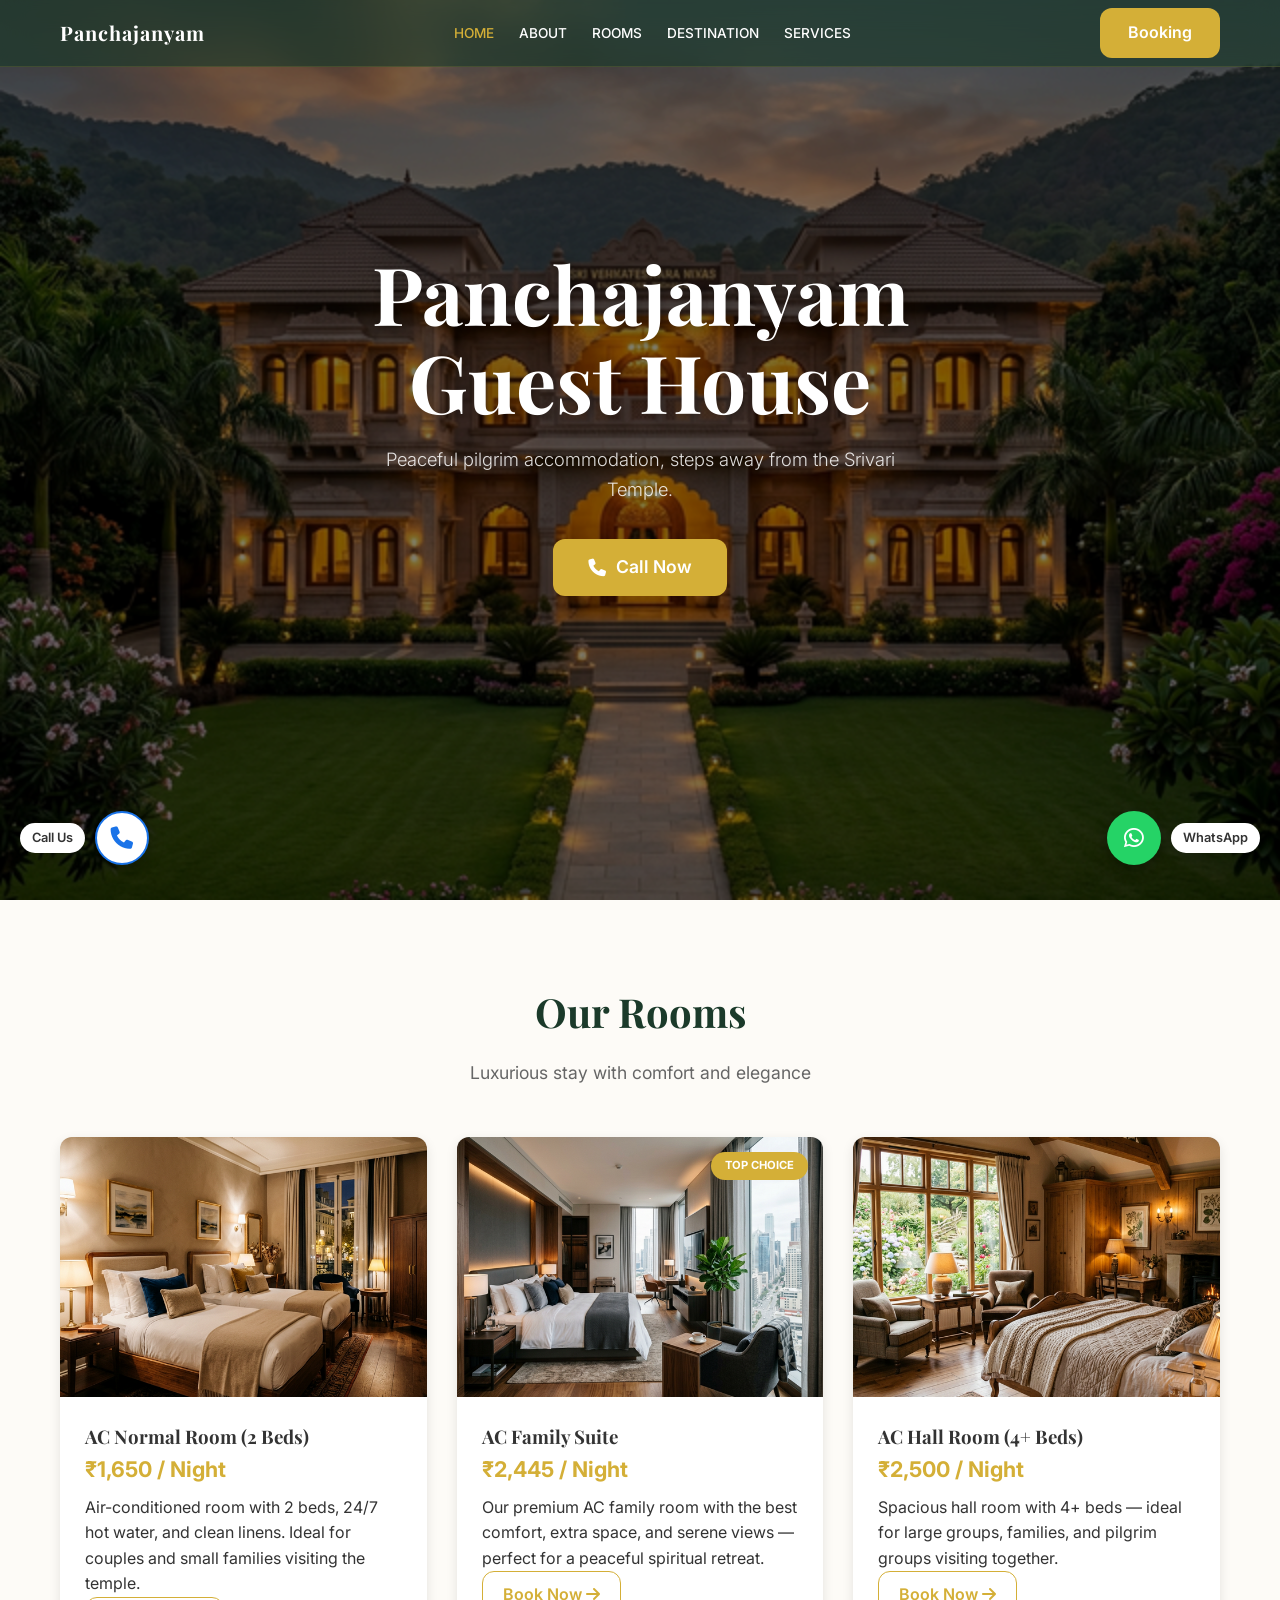
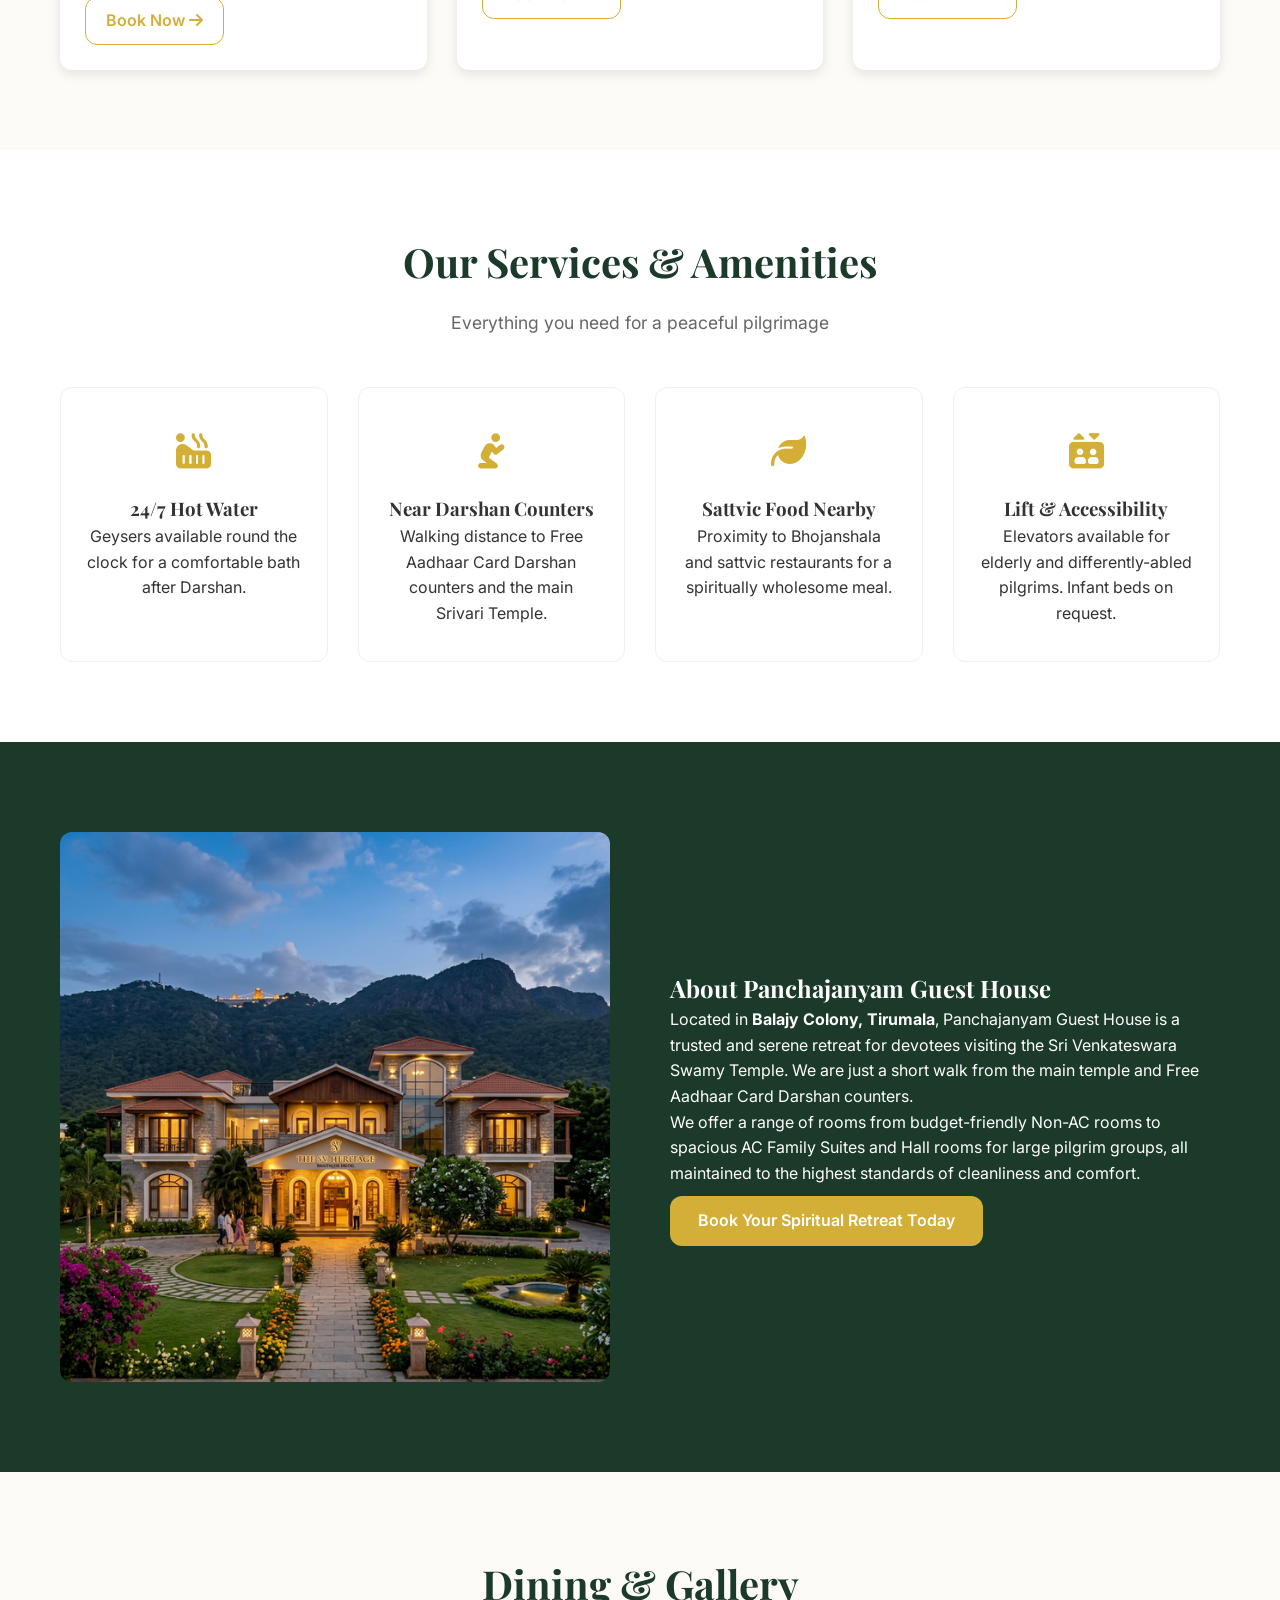
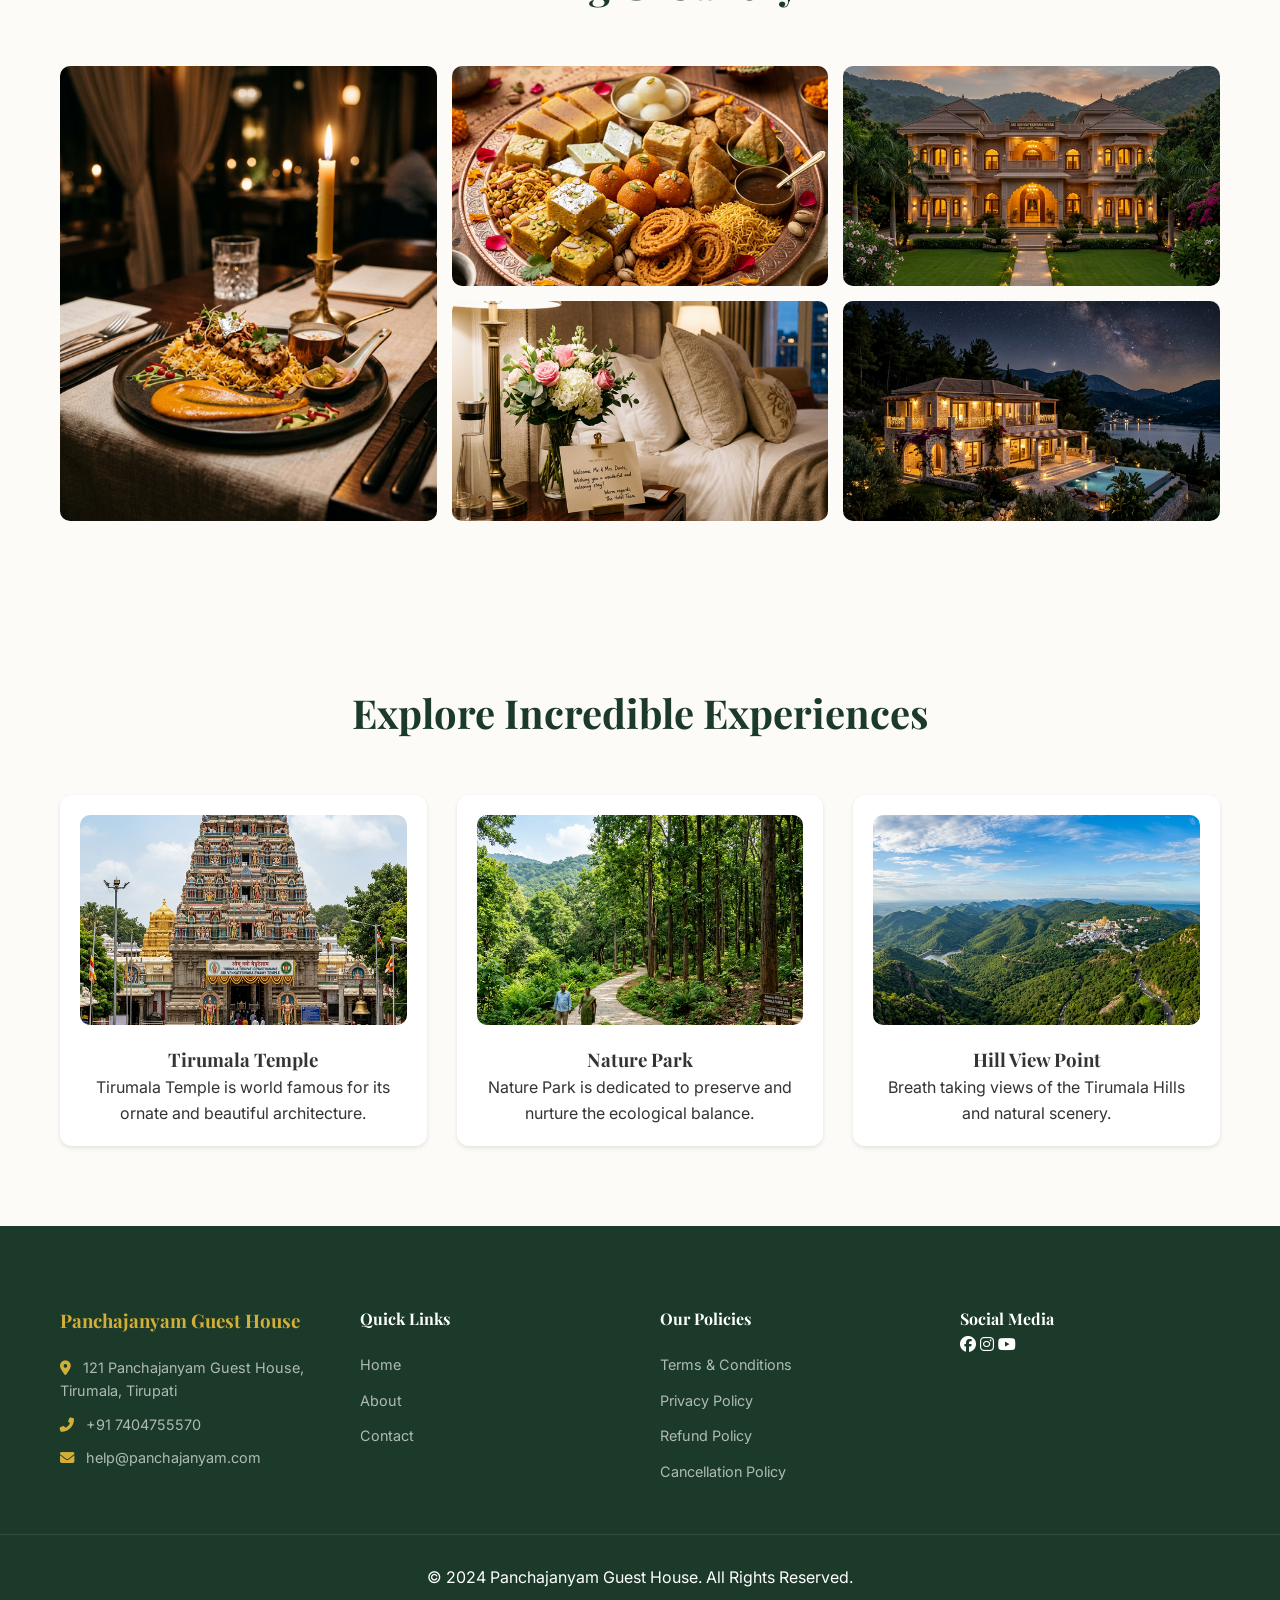
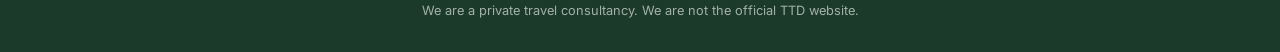
==== commit d97fbc4a: "Update contact number to 7404755570 across all pages" ====
--- a/index.html
+++ b/index.html
@@ -44,7 +44,7 @@
             <h1 class="hero-title">Panchajanyam<br>Guest House</h1>
             <p class="hero-description">Peaceful pilgrim accommodation, steps away from the Srivari Temple.</p>
             <div class="hero-btns">
-                <a href="tel:+919117274186" class="btn btn-primary hero-call-btn"><i class="fas fa-phone-alt"></i> Call Now</a>
+                <a href="tel:+917404755570" class="btn btn-primary hero-call-btn"><i class="fas fa-phone-alt"></i> Call Now</a>
             </div>
 
 
@@ -53,11 +53,11 @@
     </section>
 
     <!-- Floating Call & WhatsApp Buttons -->
-    <a href="tel:+919117274186" class="float-call" aria-label="Call Us">
+    <a href="tel:+917404755570" class="float-call" aria-label="Call Us">
         <span class="float-label">Call Us</span>
         <span class="float-btn float-btn-call"><i class="fas fa-phone-alt"></i></span>
     </a>
-    <a href="https://wa.me/919117274186" target="_blank" class="float-whatsapp" aria-label="WhatsApp">
+    <a href="https://wa.me/917404755570" target="_blank" class="float-whatsapp" aria-label="WhatsApp">
         <span class="float-btn float-btn-whatsapp"><i class="fab fa-whatsapp"></i></span>
         <span class="float-label">WhatsApp</span>
     </a>
@@ -249,7 +249,7 @@
             <div class="footer-info">
                 <h3>Panchajanyam Guest House</h3>
                 <p><i class="fas fa-map-marker-alt"></i> 121 Panchajanyam Guest House, Tirumala, Tirupati</p>
-                <p><i class="fas fa-phone"></i> +91 9117274186</p>
+                <p><i class="fas fa-phone"></i> +91 7404755570</p>
                 <p><i class="fas fa-envelope"></i> help@panchajanyam.com</p>
             </div>
             <div class="footer-links">
@@ -348,7 +348,7 @@
                                 `- *Check-out:* ${checkout}\n` +
                                 `- *Guests:* ${guests}`;
 
-                const whatsappUrl = `https://wa.me/919117274186?text=${encodeURIComponent(message)}`;
+                const whatsappUrl = `https://wa.me/917404755570?text=${encodeURIComponent(message)}`;
                 window.open(whatsappUrl, '_blank');
                 modal.style.display = 'none';
             });
